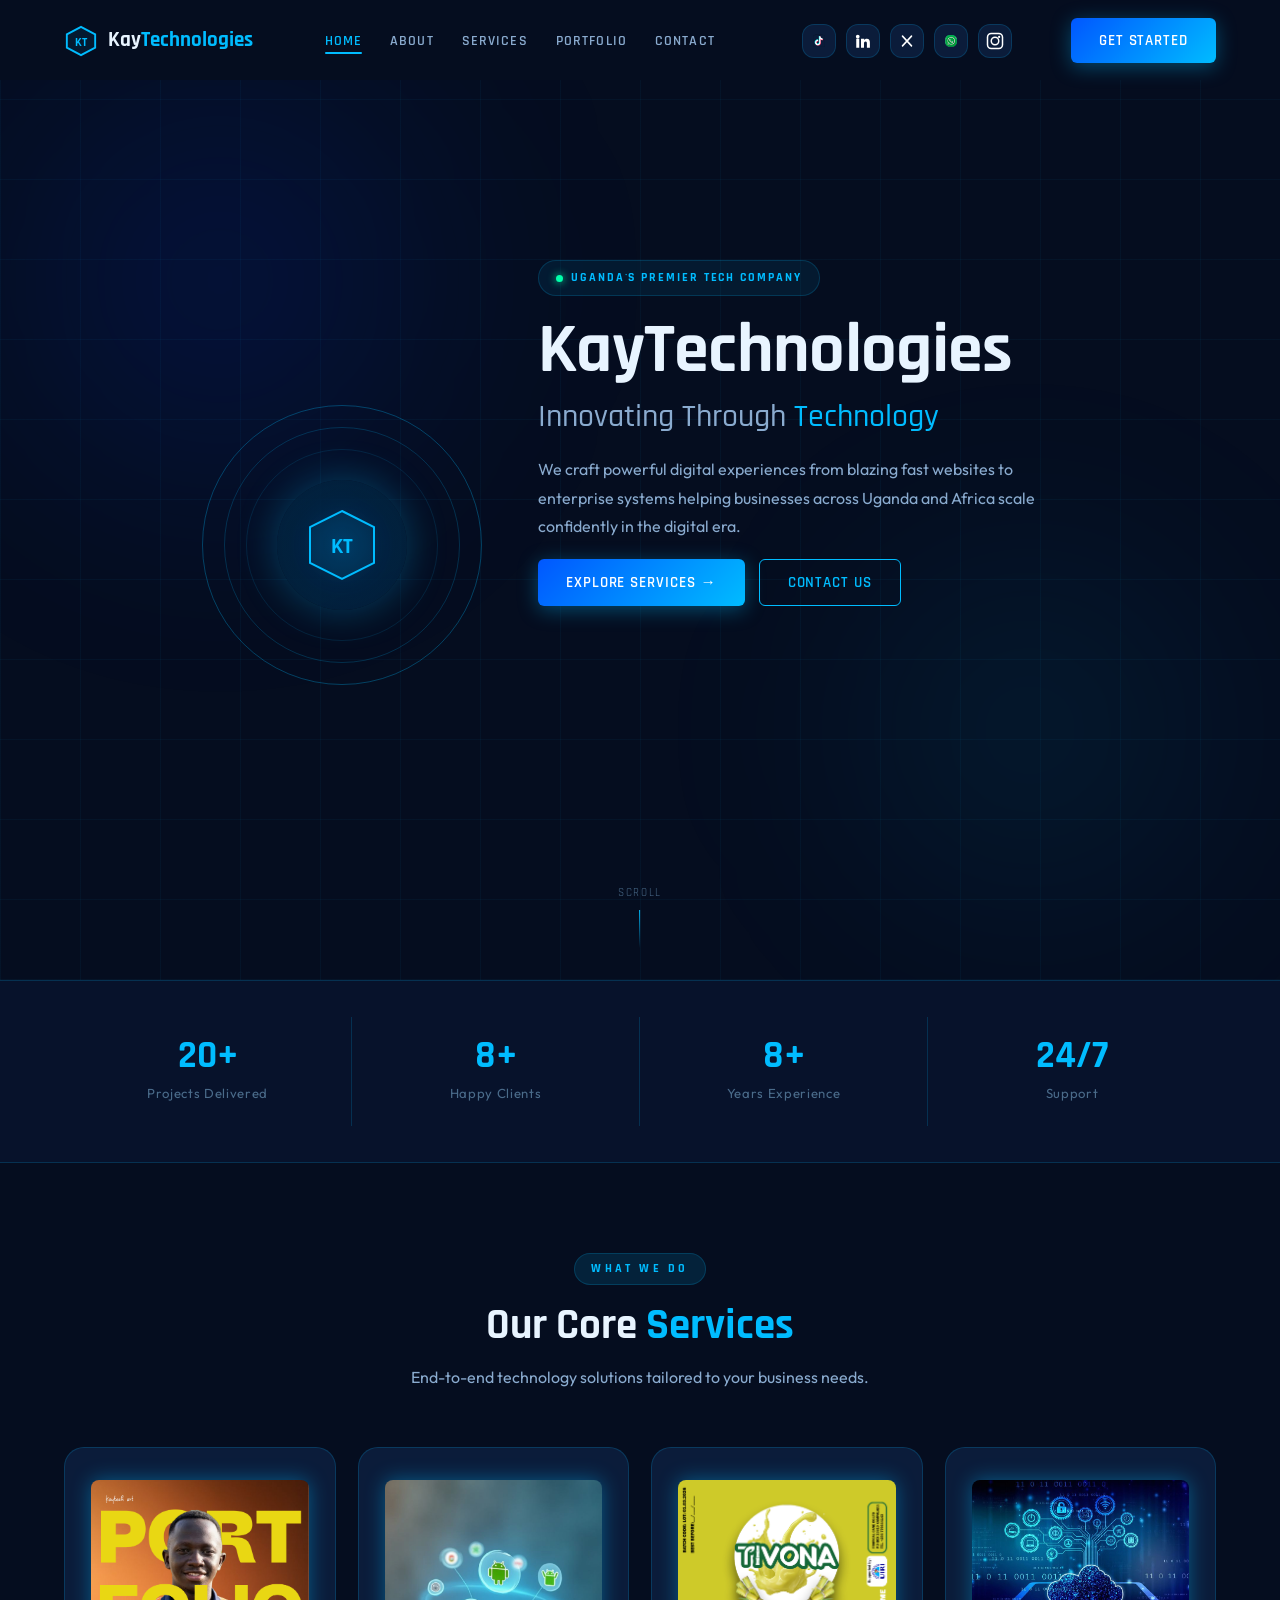
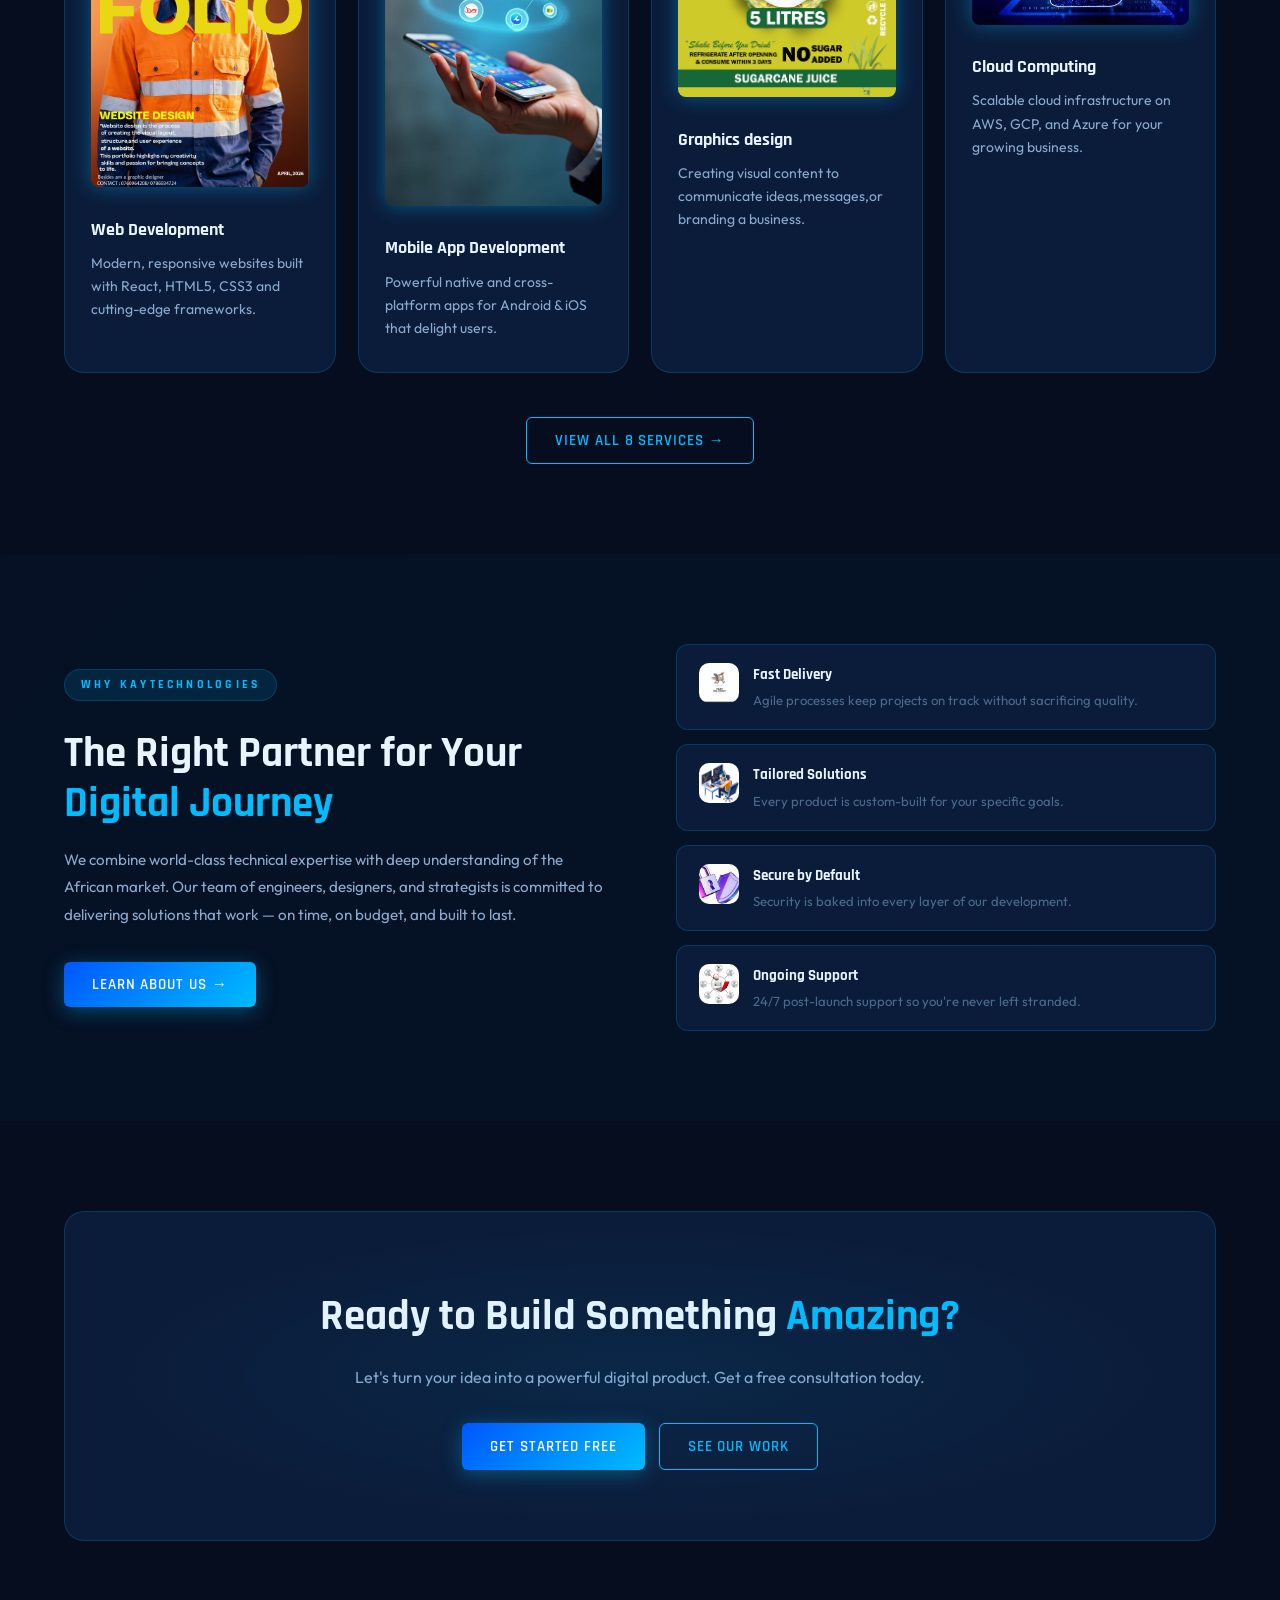
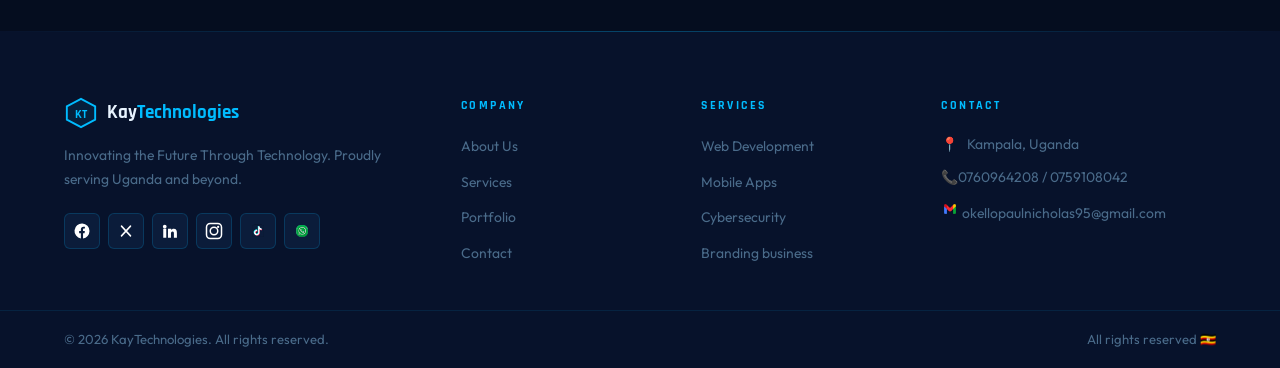
==== index.html @ 1541df69 "update" ====
<!DOCTYPE html>
<html lang="en">
<head>
<meta charset="UTF-8" />
<meta name="viewport" content="width=device-width, initial-scale=1.0"/>
<title>KayTechnologies</title>

<!-- google-site-verification -->
<meta name="google-site-verification" content="zEPvQXorzFYs7VhjEPzeqqm9gOhIgL3KkBlzfNxVpM0" />

<link rel="stylesheet" href="css/styles.css"/>
<link rel="preconnect" href="https://fonts.googleapis.com"/>
<link rel="preconnect" href="https://fonts.gstatic.com" crossorigin/>
<link href="https://fonts.googleapis.com/css2?family=Rajdhani:wght@400;500;600;700&family=Outfit:wght@300;400;500;600;700&display=swap" rel="stylesheet"/>
</head>
<body>

<!-- NAVBAR -->
<header class="navbar" id="navbar">
  <div class="container navbar-inner">
    <div class="nav-logo" onclick="goTo('home')">
      <svg viewBox="0 0 36 36" fill="none" width="34">
        <polygon points="18,3 33,11 33,25 18,33 3,25 3,11" stroke="#00bcff" stroke-width="2" fill="rgba(0,188,255,0.08)"/>
        <text x="18" y="23" text-anchor="middle" fill="#00bcff" font-size="13" font-weight="700" font-family="Rajdhani">KT</text>
      </svg>
      <span class="nav-logo-text">Kay<span>Technologies</span></span>
    </div>
    <nav class="nav-links">
      <button class="nav-link active" id="nav-home"     onclick="goTo('home')">Home</button>
      <button class="nav-link"        id="nav-about"    onclick="goTo('about')">About</button>
      <button class="nav-link"        id="nav-services" onclick="goTo('services')">Services</button>
      <button class="nav-link"        id="nav-portfolio"onclick="goTo('portfolio')">Portfolio</button>
      <button class="nav-link"        id="nav-contact"  onclick="goTo('contact')">Contact</button>
    </nav>
    <div class="header-social-links">
      <a href="https://www.tiktok.com/@kaytechnologies2" class="social-link" target="_blank" rel="noopener" aria-label="TikTok">
        <img src="assets/icons/tiktok icon.png" alt="TikTok">
      </a>
      <a href="https://www.linkedin.com/in/okello-paul-nicholas-73ab16322" class="social-link" target="_blank" rel="noopener" aria-label="LinkedIn">
        <svg viewBox="0 0 24 24" fill="none" xmlns="http://www.w3.org/2000/svg"><path d="M4.98 3.5a2.5 2.5 0 100 5 2.5 2.5 0 000-5zM3 9h4v12H3V9zm7 0h3.6v1.7h.1c.5-.9 1.6-1.8 3.3-1.8 3.5 0 4.2 2.3 4.2 5.3V21h-4v-5.4c0-1.3 0-3-1.8-3-1.8 0-2.1 1.5-2.1 2.9V21h-4V9z" fill="#ffffff"/></svg>
      </a>
      <a href="https://x.com/paul_nicho89042" class="social-link" target="_blank" rel="noopener" aria-label="X">
        <svg viewBox="0 0 24 24" fill="none" xmlns="http://www.w3.org/2000/svg"><path d="M6 5.5l12 13m0-13l-12 13" stroke="#ffffff" stroke-width="2" stroke-linecap="round"/></svg>
      </a>
      <a href="https://wa.me/256760964208" class="social-link" target="_blank" rel="noopener" aria-label="WhatsApp">
        <img src="assets/icons/whatsapp icon.png" alt="WhatsApp">
      </a>
      <a href="https://www.instagram.com/okello_paul_nicholas?igsh=MXNucGo1ZzhwNnpidQ==" class="social-link" target="_blank" rel="noopener" aria-label="Instagram">
        <svg viewBox="0 0 24 24" fill="none" xmlns="http://www.w3.org/2000/svg"><rect x="2" y="2" width="20" height="20" rx="5" stroke="#ffffff" stroke-width="2"/><circle cx="12" cy="12" r="5" stroke="#ffffff" stroke-width="2"/><circle cx="17.5" cy="6.5" r="1.5" fill="#ffffff"/></svg>
      </a>
    </div>
    <button class="btn btn-primary navbar-cta" onclick="goTo('contact')">Get Started</button>
    <button class="burger" id="burger" onclick="toggleMenu()" aria-label="Toggle menu">
      <span></span><span></span><span></span>
    </button>
  </div>
  <div class="mobile-menu" id="mobile-menu">
    <button class="mobile-link active" id="mnav-home"     onclick="goTo('home');closeMenu()">Home</button>
    <button class="mobile-link"        id="mnav-about"    onclick="goTo('about');closeMenu()">About</button>
    <button class="mobile-link"        id="mnav-services" onclick="goTo('services');closeMenu()">Services</button>
    <button class="mobile-link"        id="mnav-portfolio"onclick="goTo('portfolio');closeMenu()">Portfolio</button>
    <button class="mobile-link"        id="mnav-contact"  onclick="goTo('contact');closeMenu()">Contact</button>
    <div class="mobile-social-links">
      <a href="https://www.tiktok.com/@kaytechnologies2" class="social-link" target="_blank" rel="noopener" aria-label="TikTok">
        <img src="assets/icons/tiktok icon.png" alt="TikTok">
      </a>
      <a href="https://www.linkedin.com/in/okello-paul-nicholas-73ab16322" class="social-link" target="_blank" rel="noopener" aria-label="LinkedIn">
        <svg viewBox="0 0 24 24" fill="none" xmlns="http://www.w3.org/2000/svg"><path d="M4.98 3.5a2.5 2.5 0 100 5 2.5 2.5 0 000-5zM3 9h4v12H3V9zm7 0h3.6v1.7h.1c.5-.9 1.6-1.8 3.3-1.8 3.5 0 4.2 2.3 4.2 5.3V21h-4v-5.4c0-1.3 0-3-1.8-3-1.8 0-2.1 1.5-2.1 2.9V21h-4V9z" fill="#ffffff"/></svg>
      </a>
      <a href="https://x.com/paul_nicho89042" class="social-link" target="_blank" rel="noopener" aria-label="X">
        <svg viewBox="0 0 24 24" fill="none" xmlns="http://www.w3.org/2000/svg"><path d="M6 5.5l12 13m0-13l-12 13" stroke="#ffffff" stroke-width="2" stroke-linecap="round"/></svg>
      </a>
      <a href="https://wa.me/256760964208" class="social-link" target="_blank" rel="noopener" aria-label="WhatsApp">
        <img src="assets/icons/whatsapp icon.png" alt="WhatsApp">
      </a>
      <a href="https://www.instagram.com/okello_paul_nicholas?igsh=MXNucGo1ZzhwNnpidQ==" class="social-link" target="_blank" rel="noopener" aria-label="Instagram">
        <svg viewBox="0 0 24 24" fill="none" xmlns="http://www.w3.org/2000/svg"><rect x="2" y="2" width="20" height="20" rx="5" stroke="#ffffff" stroke-width="2"/><circle cx="12" cy="12" r="5" stroke="#ffffff" stroke-width="2"/><circle cx="17.5" cy="6.5" r="1.5" fill="#ffffff"/></svg>
      </a>
    </div>
    <button class="btn btn-primary" style="margin-top:8px" onclick="goTo('contact');closeMenu()">Get Started</button>
  </div>
</header>

<!-- ══ HOME PAGE ══════════════════════════════ -->
<div class="page active" id="page-home">
  <section class="hero">
    <div class="hero-grid"></div>
    <div class="hero-glow1"></div>
    <div class="hero-glow2"></div>
    <div class="container hero-inner">
      <div style="display:flex;flex-direction:column;gap:18px">
        <div class="hero-badge"><span class="badge-dot"></span>Uganda's Premier Tech Company</div>
        <div class="hero-title">
          <span class="hero-title-main">KayTechnologies</span>
          <span class="hero-title-sub">Innovating Through <span class="hero-rotating" id="rotating-word">Technology</span></span>
        </div>
        <p class="hero-desc">We craft powerful digital experiences from blazing fast websites to enterprise systems helping businesses across Uganda and Africa scale confidently in the digital era.</p>
        <div class="hero-cta">
          <button class="btn btn-primary" onclick="goTo('services')">Explore Services →</button>
          <button class="btn btn-outline" onclick="goTo('contact')">Contact Us</button>
        </div>
      </div>
      <div class="hero-orb">
        <div class="orb-ring orb-ring-1"></div>
        <div class="orb-ring orb-ring-2"></div>
        <div class="orb-ring orb-ring-3"></div>
        <div class="orb-core">
          <svg viewBox="0 0 80 80" fill="none" width="80">
            <polygon points="40,6 72,22 72,58 40,74 8,58 8,22" stroke="#00bcff" stroke-width="2" fill="rgba(0,188,255,0.06)"/>
            <text x="40" y="48" text-anchor="middle" fill="#00bcff" font-size="22" font-weight="700" font-family="Rajdhani">KT</text>
          </svg>
        </div>
      </div>
    </div>
    <div class="scroll-ind"><span>Scroll</span><div class="scroll-line"></div></div>
  </section>

  <section class="stats-bar">
    <div class="container">
      <div class="stats-grid">
        <div class="stat-item"><span class="stat-value">20+</span><span class="stat-label">Projects Delivered</span></div>
        <div class="stat-item"><span class="stat-value">8+</span><span class="stat-label">Happy Clients</span></div>
        <div class="stat-item"><span class="stat-value">8+</span><span class="stat-label">Years Experience</span></div>
        <div class="stat-item"><span class="stat-value">24/7</span><span class="stat-label">Support</span></div>
      </div>
    </div>
  </section>

  <section class="section">
    <div class="container">
      <div class="section-header">
        <span class="section-tag">What We Do</span>
        <h2 class="section-title">Our Core <span class="highlight">Services</span></h2>
        <p class="section-subtitle">End-to-end technology solutions tailored to your business needs.</p>
      </div> 
      <div class="services-home-grid">
        <div class="card"><div class="service-card-icon"><img src="assets/images/KAYBOSS.png" alt="Web Development" style="width:100%;height:auto;border-radius:8px;"></div><h3 class="service-card-title">Web Development</h3><p class="service-card-desc">Modern, responsive websites built with React, HTML5, CSS3 and cutting-edge frameworks.</p></div>
        <div class="card"><div class="service-card-icon"><img src="assets/images/mobile app.jpg" alt="Mobile App Development" style="width:100%;height:auto;border-radius:8px;"></div><h3 class="service-card-title">Mobile App Development</h3><p class="service-card-desc">Powerful native and cross-platform apps for Android & iOS that delight users.</p></div>
        <div class="card"><div class="service-card-icon"><img src="/assets/images/TIVONA 5L.jpg" alt="Graphics design" style="width:100%;height:auto;border-radius:8px;"></div><h3 class="service-card-title">Graphics design</h3><p class="service-card-desc">Creating visual content to communicate ideas,messages,or branding a business.</p></div>
        <div class="card"><div class="service-card-icon"><img src="assets/images/cloud computing.jpg" alt="Cloud Computing" style="width:100%;height:auto;border-radius:8px;"></div><h3 class="service-card-title">Cloud Computing</h3><p class="service-card-desc">Scalable cloud infrastructure on AWS, GCP, and Azure for your growing business.</p></div>
      </div>
      <div class="services-cta">
        <button class="btn btn-outline" onclick="goTo('services')">View All 8 Services →</button>
      </div>
    </div>
  </section>

  <section class="why-section">
    <div class="why-section-bg"></div>
    <div class="container why-inner">
      <div class="why-text">
        <span class="section-tag">Why KayTechnologies</span>
        <h2 class="section-title" style="text-align:left;margin:12px 0 18px">The Right Partner for Your <span class="highlight">Digital Journey</span></h2>
        <p>We combine world-class technical expertise with deep understanding of the African market. Our team of engineers, designers, and strategists is committed to delivering solutions that work — on time, on budget, and built to last.</p>
        <button class="btn btn-primary" style="margin-top:20px" onclick="goTo('about')">Learn About Us →</button>
      </div>
      <div class="why-points">
        <div class="card why-point"><span class="why-point-icon"><img src="assets/images/Fast Delivery.jpg" alt="Fast Delivery"></span><div><div class="why-point-title">Fast Delivery</div><div class="why-point-text">Agile processes keep projects on track without sacrificing quality.</div></div></div>
        <div class="card why-point"><span class="why-point-icon"><img src="assets/images/Tailored services.jpg" alt="Tailored Solutions"></span><div><div class="why-point-title">Tailored Solutions</div><div class="why-point-text">Every product is custom-built for your specific goals.</div></div></div>
        <div class="card why-point"><span class="why-point-icon"><img src="assets/images/secure.jpg" alt="Secure by Default"></span><div><div class="why-point-title">Secure by Default</div><div class="why-point-text">Security is baked into every layer of our development.</div></div></div>
        <div class="card why-point"><span class="why-point-icon"><img src="assets/images/on going support.jpg" alt="Ongoing Support"></span><div><div class="why-point-title">Ongoing Support</div><div class="why-point-text">24/7 post-launch support so you're never left stranded.</div></div></div>
      </div>
    </div>
  </section>

  <section class="section">
    <div class="container">
      <div class="cta-banner">
        <h2 class="cta-banner-title">Ready to Build Something <span class="highlight">Amazing?</span></h2>
        <p class="cta-banner-sub">Let's turn your idea into a powerful digital product. Get a free consultation today.</p>
        <div class="hero-cta" style="justify-content:center">
          <button class="btn btn-primary" onclick="goTo('contact')">Get Started Free</button>
          <button class="btn btn-outline" onclick="goTo('portfolio')">See Our Work</button>
        </div>
      </div>
    </div>
  </section>
</div>

<!-- ══ ABOUT PAGE ══════════════════════════════ -->
<div class="page" id="page-about">
  <section class="page-hero"><div class="page-hero-glow"></div>
    <div class="container page-hero-content">
      <span class="section-tag">Who We Are</span>
      <h1 class="section-title">About <span class="highlight">KayTechnologies</span></h1>
      <p class="section-subtitle">Empowering businesses across Africa with innovative digital solutions.</p>
    </div>
  </section>

  <section class="section">
    <div class="container">
      <div class="about-story-inner">
        <div class="about-story-text">
          <span class="section-tag">Our Story</span>
          <h2 class="section-title" style="text-align:left;margin:14px 0 16px">Built by Passion,<br><span class="highlight">Driven by Purpose</span></h2>
          <p>Founded in Kampala, Uganda, KayTechnologies began as a bold vision  to bridge the technology gap in Africa by delivering world-class digital solutions locally. What started as a small team of passionate engineers has grown into a full-service technology powerhouse.</p>
          <p>Over the years, we've partnered with startups, SMEs, non-government bodies, and large enterprises across Uganda and the broader East African region, transforming their ideas into impactful digital products.</p>
          <p>Today, KayTechnologies is synonymous with innovation, reliability, and excellence in the African tech landscape.</p>
          <button class="btn btn-primary" style="margin-top:14px" onclick="goTo('contact')">Work With Us →</button>
        </div>
        <div class="card" style="display:flex;flex-direction:column;align-items:center;gap:22px;padding:36px">
          <div class="about-logo-visual">
            <svg viewBox="0 0 120 120" fill="none" width="150">
              <polygon points="60,10 105,32 105,88 60,110 15,88 15,32" stroke="#00bcff" stroke-width="2.5" fill="rgba(0,188,255,0.06)"/>
              <polygon points="60,28 90,44 90,76 60,92 30,76 30,44" stroke="rgba(0,188,255,0.3)" stroke-width="1.5" fill="rgba(0,188,255,0.03)"/>
              <text x="60" y="72" text-anchor="middle" fill="#00bcff" font-size="32" font-weight="700" font-family="Rajdhani">KT</text>
            </svg>
          </div>
          <div class="about-stats-row">
            <div class="about-stat"><span class="about-stat-val">2023</span><span class="about-stat-lbl">Founded</span></div>
            <div class="about-stat"><span class="about-stat-val">20+</span><span class="about-stat-lbl">Projects</span></div>
            <div class="about-stat"><span class="about-stat-val">4+</span><span class="about-stat-lbl">Team</span></div>
          </div>
        </div>
      </div>
    </div>
  </section>

  <section class="section" style="padding-top:0">
    <div class="container">
      <div class="mv-grid">
        <div class="card mv-card"><div class="mv-card-icon">🎯</div><h3 class="mv-card-heading">Our Mission</h3><p>To empower businesses and individuals across Africa with innovative, reliable, and affordable technology solutions that drive real-world impact.</p></div>
        <div class="card mv-card" style="border-color:rgba(0,255,170,0.2)"><div class="mv-card-icon">🌟</div><h3 class="mv-card-heading">Our Vision</h3><p>To be Africa's most trusted technology partner by 2030 — known for cutting-edge solutions that transform industries and put African innovation on the global map.</p></div>
      </div>
    </div>
  </section>

  <section class="section" style="padding-top:0">
    <div class="container">
      <div class="section-header"><span class="section-tag">Core Values</span><h2 class="section-title">What We <span class="highlight">Stand For</span></h2></div>
      <div class="values-grid">
        <div class="card"><div class="value-icon">🚀</div><div class="value-title">Innovation First</div><p class="value-text">We stay ahead of the curve, adopting emerging technologies to give clients a competitive edge.</p></div>
        <div class="card"><div class="value-icon">🎯</div><div class="value-title">Client-Centric</div><p class="value-text">Your success is our success. Every decision is driven by your goals and desired outcomes.</p></div>
        <div class="card"><div class="value-icon">💡</div><div class="value-title">Creative Thinking</div><p class="value-text">We approach every challenge with fresh eyes, crafting elegant solutions to complex problems.</p></div>
        <div class="card"><div class="value-icon">🛡️</div><div class="value-title">Integrity</div><p class="value-text">We operate with full transparency, honesty, and accountability in every engagement.</p></div>
        <div class="card"><div class="value-icon">🌍</div><div class="value-title">African Pride</div><p class="value-text">Built in Uganda. Serving Africa. Competing Globally. We are proof of African excellence.</p></div>
        <div class="card"><div class="value-icon">⚡</div><div class="value-title">Speed & Quality</div><p class="value-text">Agile by nature — we deliver fast without ever compromising on standards or reliability.</p></div>
      </div>
    </div>
  </section>

  <section class="section" style="padding-top:0">
    <div class="container">
      <div class="section-header"><span class="section-tag">The Team</span><h2 class="section-title">Meet the <span class="highlight">Experts</span></h2></div>
      <div class="team-grid">
        <div class="card team-card"><div class="team-avatar"><img src="assets/images/CEO.jpeg" alt="Okello Paul Nicholas" /></div><div class="team-name">Okello Paul Nicholas</div><span class="team-role">CEO & Founder</span></div>
        <div class="card team-card"><div class="team-avatar"><img src="assets/images/arnold.jpeg" alt="Arnold IT Lead" /></div><div class="team-name">Arnold IT</div><span class="team-role">Lead Developer</span></div>
        <div class="card team-card"><div class="team-avatar"><img src="assets/images/obore.jpg" alt="Obore Kelly Elijah" /></div><div class="team-name">Obore Kelly Elijah</div><span class="team-role">UX/UI Lead</span></div>
        <div class="card team-card"><div class="team-avatar"><img src="assets/images/deo.jpg" alt="Deograsius Otim" /></div><div class="team-name">Deograsius Otim </div><span class="team-role">Cybersecurity Expert</span></div>
      <div class="card team-card"><div class="team-avatar"><img src="assets/images/mr robert.jpeg" alt="Robert Kenyi Waya" /></div><div class="team-name">Robert Kenyi Waya</div><span class="team-role">Full Stack Developer</span></div>
    
    </div>
  </section>
</div>

<!-- ══ SERVICES PAGE ══════════════════════════ -->
<div class="page" id="page-services">
  <section class="page-hero"><div class="page-hero-glow"></div>
    <div class="container page-hero-content">
      <span class="section-tag">What We Offer</span>
      <h1 class="section-title">Our <span class="highlight">Services</span></h1>
      <p class="section-subtitle">End-to-end technology solutions crafted to help your business thrive in the digital age.</p>
    </div>
  </section>
  <section class="section">
    <div class="container">
      <div class="services-full-grid">
        <div class="card">
          <div class="service-card-icon"><img src="/assets/images/new website.jpeg" alt="Web Development" style="width:100%;height:auto;border-radius:8px;"></div>
          <h3 class="service-card-title">Web Development</h3>
          <p class="service-card-desc">We build blazing fast, fully responsive websites using React, Next.js, and more.</p>
          <ul class="service-features"><li><span class="feature-dot"></span>Custom website design</li><li><span class="feature-dot"></span>React / Next.js apps</li><li><span class="feature-dot"></span>CMS integration</li><li><span class="feature-dot"></span>SEO optimization</li></ul>
        </div>
        <div class="card">
          <div class="service-card-icon"><img src="assets/images/mobile app.jpg" alt="Mobile App Development" style="width:100%;height:auto;border-radius:8px;"></div>
          <h3 class="service-card-title">Mobile App Development</h3>
          <p class="service-card-desc">Native and cross-platform mobile apps for Android and iOS.</p>
          <ul class="service-features"><li><span class="feature-dot"></span>Android & iOS apps</li><li><span class="feature-dot"></span>React Native / Flutter</li><li><span class="feature-dot"></span>App Store deployment</li><li><span class="feature-dot"></span>Push notifications</li></ul>
        </div>
        <div class="card">
          <div class="service-card-icon"><img src="assets/images/ECOMMERCE SUPPORT.jpg" alt="E-commerce Development" style="width:100%;height:auto;border-radius:8px;"></div>
          <h3 class="service-card-title">E-commerce Development</h3>
          <p class="service-card-desc">Fully featured online stores with secure payment integrations.</p>
          <ul class="service-features"><li><span class="feature-dot"></span>Shopify / WooCommerce</li><li><span class="feature-dot"></span>Mobile money (MTN/Airtel)</li><li><span class="feature-dot"></span>Product management</li><li><span class="feature-dot"></span>Analytics dashboard</li></ul>
        </div>
        <div class="card">
          <div class="service-card-icon"><img src="assets/images/cybersecurity.jpg" alt="Cybersecurity Solutions" style="width:100%;height:auto;border-radius:8px;"></div>
          <h3 class="service-card-title">Cybersecurity Solutions</h3>
          <p class="service-card-desc">Protect your business with comprehensive security audits and monitoring.</p>
          <ul class="service-features"><li><span class="feature-dot"></span>Security audits</li><li><span class="feature-dot"></span>Penetration testing</li><li><span class="feature-dot"></span>Firewall & VPN setup</li><li><span class="feature-dot"></span>Employee training</li></ul>
        </div>
        <div class="card">
          <div class="service-card-icon"><img src="assets/images/cloud computing.jpg" alt="Cloud Computing" style="width:100%;height:auto;border-radius:8px;"></div>
          <h3 class="service-card-title">Cloud Computing</h3>
          <p class="service-card-desc">Migrate and manage your infrastructure on AWS, GCP, and Azure.</p>
          <ul class="service-features"><li><span class="feature-dot"></span>Cloud migration</li><li><span class="feature-dot"></span>AWS / GCP / Azure</li><li><span class="feature-dot"></span>Auto-scaling setup</li><li><span class="feature-dot"></span>Cost optimization</li></ul>
        </div>
        <div class="card">
          <div class="service-card-icon"><img src="/assets/images/on going support.jpg" alt="IT Support & Maintenance" style="width:100%;height:auto;border-radius:8px;"></div>
          <h3 class="service-card-title">IT Support & Maintenance</h3>
          <p class="service-card-desc">Round-the-clock technical support and network management.</p>
          <ul class="service-features"><li><span class="feature-dot"></span>24/7 helpdesk</li><li><span class="feature-dot"></span>Network setup</li><li><span class="feature-dot"></span>Hardware repair</li><li><span class="feature-dot"></span>Backup solutions</li></ul>
        </div>
        <div class="card">
          <div class="service-card-icon"><img src="assets/images/uiux design.jpg" alt="UI/UX Design" style="width:100%;height:auto;border-radius:8px;"></div>
          <h3 class="service-card-title">UI/UX Design</h3>
          <p class="service-card-desc">Beautiful, intuitive interfaces designed with users at the center.</p>
          <ul class="service-features"><li><span class="feature-dot"></span>User research</li><li><span class="feature-dot"></span>Wireframing & prototyping</li><li><span class="feature-dot"></span>Figma design</li><li><span class="feature-dot"></span>Design systems</li></ul>
        </div>
        <div class="card">
          <div class="service-card-icon"><img src="assets/images/TEAR DROP.jpg" alt="Branding Business" style="width:100%;height:auto;border-radius:8px;"></div>
          <h3 class="service-card-title">Branding Business</h3>
          <p class="service-card-desc">Crafting memorable brands, logos, and visual identities that connect with your market.</p>
          <ul class="service-features"><li><span class="feature-dot"></span>Logo & brand identity</li><li><span class="feature-dot"></span>Brand strategy</li><li><span class="feature-dot"></span>Visual guidelines</li><li><span class="feature-dot"></span>Marketing collateral</li></ul>
        </div>
      </div>
    </div>
  </section>
  <section class="section" style="padding-top:0">
    <div class="container">
      <div class="section-header"><span class="section-tag">How We Work</span><h2 class="section-title">Our <span class="highlight">Process</span></h2></div>
      <div class="process-grid">
        <div class="card process-card"><div class="process-step-num">01</div><div class="process-step-title">Discovery</div><p class="process-step-text">We learn your goals, users, and constraints through deep discovery sessions.</p></div>
        <div class="card process-card"><div class="process-step-num">02</div><div class="process-step-title">Design</div><p class="process-step-text">Our designers craft user-centered wireframes and high-fidelity prototypes.</p></div>
        <div class="card process-card"><div class="process-step-num">03</div><div class="process-step-title">Development</div><p class="process-step-text">Engineers build your product using best practices and clean, maintainable code.</p></div>
        <div class="card process-card"><div class="process-step-num">04</div><div class="process-step-title">Launch & Support</div><p class="process-step-text">We deploy, monitor, and provide ongoing support post-launch.</p></div>
      </div>
    </div>
  </section>
  <section class="section" style="padding-top:0;text-align:center">
    <div class="container">
      <span class="section-tag">Ready?</span>
      <h2 class="section-title" style="margin-top:12px;margin-bottom:12px">Let's Build Something <span class="highlight">Great</span></h2>
      <p class="section-subtitle" style="margin-bottom:32px">Get in touch for a free consultation and project quote.</p>
      <button class="btn btn-primary" onclick="goTo('contact')">Request a Quote →</button>
    </div>
  </section>
</div>

<!-- ══ PORTFOLIO PAGE ═════════════════════════ -->
<div class="page" id="page-projects">
  <section class="page-hero"><div class="page-hero-glow"></div>
    <div class="container page-hero-content">
      <span class="section-tag">See Our Recent Work</span>
      <h1 class="section-title">OUR<span class="highlight">PROJECT HIGHLIGHTS</span></h1>
      <p class="section-subtitle">A showcase of our most recent projects built for clients across Uganda and East Africa.</p>
    </div>
  </section>
  <div class="container portfolio-filters" id="portfolio-filters"></div>
  <section class="section">
    <div class="container">
      <div class="portfolio-grid" id="portfolio-grid"></div>
    </div>
    <div class="project-modal" id="project-modal" aria-hidden="true">
      <div class="project-modal-backdrop" onclick="closeProjectModal()"></div>
      <div class="project-modal-panel" onclick="event.stopPropagation()">
        <button class="project-modal-close" onclick="closeProjectModal()" aria-label="Close preview">×</button>
        <div class="project-modal-inner">
          <img class="project-modal-img" src="" alt="Project preview" />
        </div>
        <div class="project-modal-footer">
          <div class="project-modal-title"></div>
          <div class="zoom-controls">
            <button type="button" class="zoom-btn" onclick="changeProjectModalZoom(-0.2)">-</button>
            <button type="button" class="zoom-btn" onclick="changeProjectModalZoom(0.2)">+</button>
            <button type="button" class="zoom-btn" onclick="resetProjectModalZoom()">Reset</button>
          </div>
        </div>
      </div>
    </div>
  </section>
  <section class="section" style="padding-top:0">
    <div class="container">
      <div class="card portfolio-cta-box">
        <h2 class="section-title">Have a Project in <span class="highlight">Mind?</span></h2>
        <p style="color:var(--text-secondary);margin-bottom:28px">Let's add your success story to our portfolio. Get in touch today.</p>
        <button class="btn btn-primary" onclick="goTo('contact')">Start Your Project →</button>
      </div>
    </div>
  </section>
</div>

<!-- ══ CONTACT PAGE ═══════════════════════════ -->
<div class="page" id="page-contact">
  <section class="page-hero"><div class="page-hero-glow"></div>
    <div class="container page-hero-content">
      <span class="section-tag">Get In Touch</span>
      <h1 class="section-title">Contact <span class="highlight">Us</span></h1>
      <p class="section-subtitle">Ready to start your project? We'd love to hear from you.</p>
    </div>
  </section>
  <section class="section">
    <div class="container">
      <div class="contact-inner">
        <div>
          <h2 class="contact-info-heading">Let's Talk</h2>
          <p class="contact-info-sub">Whether you have a project in mind, need a quote, or just want to say hello  our team is here to help.</p>
          <div class="contact-items">
            <div class="contact-item"><div class="contact-item-icon"></div><div><span class="contact-item-label">Phone</span><span class="contact-item-value"><a href="tel:0760964208">0760964208 / 0759108042</a></span></div></div>
            <div class="contact-item"><div class="contact-item-icon"><img src="assets/icons/gmail.png" alt="Email" width="18" height="18"></div><div><span class="contact-item-label">Email</span><span class="contact-item-value"><a href="mailto:okellopaulnicholas95@gmail.com">okellopaulnicholas95@gmail.com</a></span></div></div>
            <div class="contact-item"><div class="contact-item-icon">🕐</div><div><span class="contact-item-label">Hours</span><span class="contact-item-value">Mon – Fri: 8:00 AM – 6:00 PM EAT</span></div></div>
          </div>
          <div class="contact-social-links">
            <span class="section-tag" style="margin-bottom:12px;display:inline-block">Connect With Us</span>
            <div class="social-links-row">
              <a href="https://www.tiktok.com/@kaytechnologies2" class="social-link" target="_blank" rel="noopener" aria-label="TikTok"><img src="assets/icons/tiktok icon.png" alt="TikTok"></a>
              <a href="https://www.linkedin.com/in/okello-paul-nicholas-73ab16322" class="social-link" target="_blank" rel="noopener" aria-label="LinkedIn"><svg viewBox="0 0 24 24" fill="none" xmlns="http://www.w3.org/2000/svg"><path d="M4.98 3.5a2.5 2.5 0 100 5 2.5 2.5 0 000-5zM3 9h4v12H3V9zm7 0h3.6v1.7h.1c.5-.9 1.6-1.8 3.3-1.8 3.5 0 4.2 2.3 4.2 5.3V21h-4v-5.4c0-1.3 0-3-1.8-3-1.8 0-2.1 1.5-2.1 2.9V21h-4V9z" fill="#ffffff"/></svg></a>
              <a href="https://x.com/paul_nicho89042" class="social-link" target="_blank" rel="noopener" aria-label="X"><svg viewBox="0 0 24 24" fill="none" xmlns="http://www.w3.org/2000/svg"><path d="M6 5.5l12 13m0-13l-12 13" stroke="#ffffff" stroke-width="2" stroke-linecap="round"/></svg></a>
              <a href="https://wa.me/256760964208" class="social-link" target="_blank" rel="noopener" aria-label="WhatsApp"><img src="assets/icons/whatsapp icon.png" alt="WhatsApp"></a>
            </div>
          </div>
        </div>
        <div class="card contact-form-wrap">
          <h3 class="contact-form-heading">Send Us a Message</h3>
          <div id="form-area">
            <form id="contact-form" style="display:flex;flex-direction:column;gap:18px" onsubmit="submitForm(event)">
              <div class="form-row">
                <div class="form-field"><label>Full Name *</label><input id="contact-name" name="name" type="text" placeholder="Okello Paul Nicholas" required /></div>
                <div class="form-field"><label>Email Address *</label><input id="contact-email" name="email" type="email" placeholder="okellopaulnicholas95@gmail.com" required /></div>
              </div>
              <div class="form-row">
                <div class="form-field"><label>Phone Number</label><input id="contact-phone" name="phone" type="tel" placeholder="+256 7XX XXX XXX" /></div>
                <div class="form-field"><label>Service Interested In</label>
                  <select id="contact-service" name="service">
                    <option value="">Select a service…</option>
                    <option>Web Development</option><option>Mobile App Development</option>
                    <option>E-commerce</option><option>Cybersecurity</option>
                    <option>Cloud Computing</option><option>IT Support</option>
                    <option>UI/UX Design</option><option>Software / ERP</option>
                  </select>
                </div>
              </div>
              <div class="form-field"><label>Your Message *</label><textarea id="contact-message" name="message" placeholder="Tell us about your project, goals, and timeline…" required></textarea></div>
              <button type="submit" class="btn btn-primary form-submit" id="submit-btn">Send Message →</button>
            </form>
          </div>
        </div>
      </div>
    </div>
  </section>
</div>

<!-- FOOTER -->
<footer class="footer">
  <div class="neon-divider"></div>
  <div class="footer-inner container">
    <div class="footer-brand">
      <div class="footer-logo" onclick="goTo('home')">
        <svg viewBox="0 0 36 36" fill="none" width="34"><polygon points="18,3 33,11 33,25 18,33 3,25 3,11" stroke="#00bcff" stroke-width="2" fill="rgba(0,188,255,0.08)"/><text x="18" y="23" text-anchor="middle" fill="#00bcff" font-size="13" font-weight="700" font-family="Rajdhani">KT</text></svg>
        <span class="footer-logo-text">Kay<em>Technologies</em></span>
      </div>
      <p class="footer-tagline">Innovating the Future Through Technology. Proudly serving Uganda and beyond.</p>
      <div class="footer-social">
        <a href="https://www.facebook.com/share/1EZmHApPtp/" class="footer-social-link" aria-label="Facebook" target="_blank" rel="noopener">
          <svg width="18" height="18" viewBox="0 0 24 24" fill="none" xmlns="http://www.w3.org/2000/svg" aria-hidden="true" focusable="false">
            <path d="M22 12a10 10 0 10-11.5 9.9v-7h-2.3V12h2.3V9.8c0-2.3 1.4-3.6 3.4-3.6.98 0 2 .17 2 .17v2.2h-1.1c-1.1 0-1.4.68-1.4 1.4V12h2.4l-.4 2.9h-2v7A10 10 0 0022 12z" fill="#ffffff"/>
          </svg>
        </a>
        <a href="https://www.linkedin.com/in/okello-paul-nicholas-73ab16322?utm_source=share_via&utm_content=profile&utm_medium=member_android" class="footer-social-link" aria-label="X" target="_blank" rel="noopener">
          <svg width="18" height="18" viewBox="0 0 24 24" fill="none" xmlns="http://www.w3.org/2000/svg" aria-hidden="true" focusable="false">
            <path d="M6 5.5l12 13m0-13l-12 13" stroke="#ffffff" stroke-width="2" stroke-linecap="round"/>
          </svg>
        </a>
        <a href="https://www.linkedin.com/in/okello-paul-nicholas-73ab16322?utm_source=share_via&utm_content=profile&utm_medium=member_android" class="footer-social-link" aria-label="LinkedIn" target="_blank" rel="noopener">
          <svg width="18" height="18" viewBox="0 0 24 24" fill="none" xmlns="http://www.w3.org/2000/svg" aria-hidden="true" focusable="false">
            <path d="M4.98 3.5a2.5 2.5 0 100 5 2.5 2.5 0 000-5zM3 9h4v12H3V9zm7 0h3.6v1.7h.1c.5-.9 1.6-1.8 3.3-1.8 3.5 0 4.2 2.3 4.2 5.3V21h-4v-5.4c0-1.3 0-3-1.8-3-1.8 0-2.1 1.5-2.1 2.9V21h-4V9z" fill="#ffffff"/>
          </svg>
        </a>
        <a href="https://www.instagram.com/okello_paul_nicholas?igsh=MXNucGo1ZzhwNnpidQ==" class="footer-social-link" aria-label="Instagram" target="_blank" rel="noopener">
          <svg width="18" height="18" viewBox="0 0 24 24" fill="none" xmlns="http://www.w3.org/2000/svg" aria-hidden="true" focusable="false">
            <rect x="2" y="2" width="20" height="20" rx="5" stroke="#ffffff" stroke-width="2"/>
            <circle cx="12" cy="12" r="5" stroke="#ffffff" stroke-width="2"/>
            <circle cx="17.5" cy="6.5" r="1.5" fill="#ffffff"/>
          </svg>
        </a>
        <a href="https://www.tiktok.com/@kaytechnologies2?_r=1&_t=ZS-96jVORtTN4B" class="footer-social-link" aria-label="TikTok" target="_blank" rel="noopener">
          <img src="assets/icons/tiktok icon.png" alt="TikTok" width="18" height="18" />
        </a>
        <a href="https://wa.me/256760964208" class="footer-social-link whatsapp" aria-label="WhatsApp" target="_blank" rel="noopener">
          <img src="assets/icons/whatsapp icon.png" alt="WhatsApp" width="18" height="18" />
        </a>
      </div>
    </div>
    <div>
      <h4 class="footer-nav-title">Company</h4>
      <ul class="footer-nav-list">
        <li><button class="footer-nav-link" onclick="goTo('about')">About Us</button></li>
        <li><button class="footer-nav-link" onclick="goTo('services')">Services</button></li>
        <li><button class="footer-nav-link" onclick="goTo('portfolio')">Portfolio</button></li>
        <li><button class="footer-nav-link" onclick="goTo('contact')">Contact</button></li>
      </ul>
    </div>
    <div>
      <h4 class="footer-nav-title">Services</h4>
      <ul class="footer-nav-list">
        <li><button class="footer-nav-link" onclick="goTo('services')">Web Development</button></li>
        <li><button class="footer-nav-link" onclick="goTo('services')">Mobile Apps</button></li>
        <li><button class="footer-nav-link" onclick="goTo('services')">Cybersecurity</button></li>
        <li><button class="footer-nav-link" onclick="goTo('services')">Branding business</button></li>
      </ul>
    </div>
    <div>
      <h4 class="footer-nav-title">Contact</h4>
      <ul class="footer-contact-list">
        <li><span>📍</span>Kampala, Uganda</li>
        <li><a href="tel:0760964208"><span>📞</span>0760964208 / 0759108042</a></li>
        <li><a href="mailto:okellopaulnicholas95@gmail.com"><img src="assets/icons/gmail.png" alt="Email" width="18" height="18" /> okellopaulnicholas95@gmail.com</a></li>
      </ul>
    </div>
  </div>
  <div class="footer-bottom">
    <div class="footer-bottom-inner container">
      <span>© <span id="year"></span> KayTechnologies. All rights reserved.</span>
      <span>All rights reserved 🇺🇬</span>
    </div>
  </div>
</footer>

<script src="js/script.js"></script>
</body>
</html>
---- css/styles.css ----
*,*::before,*::after{box-sizing:border-box;margin:0;padding:0}
:root{
  --bg-deep:#050d1f;--bg-dark:#07122b;--bg-card:#0b1c3a;--bg-card-hover:#0d2248;
  --border:rgba(0,188,255,0.18);--border-hover:rgba(0,188,255,0.55);
  --neon-cyan:#00bcff;--neon-cyan-dim:rgba(0,188,255,0.12);--neon-blue:#0057ff;--neon-green:#00ffaa;
  --text-primary:#e8f4ff;--text-secondary:#8aabcf;--text-muted:#4a6b8a;
  --font-display:'Rajdhani',sans-serif;--font-body:'Outfit',sans-serif;
  --radius-sm:6px;--radius-md:12px;--radius-lg:20px;
  --shadow-neon:0 0 20px rgba(0,188,255,0.25),0 0 60px rgba(0,188,255,0.08);
  --transition:all 0.3s cubic-bezier(0.4,0,0.2,1)
}
html{scroll-behavior:smooth}
body{font-family:var(--font-body);background:var(--bg-deep);color:var(--text-primary);line-height:1.6;overflow-x:hidden;-webkit-font-smoothing:antialiased}
::-webkit-scrollbar{width:5px}::-webkit-scrollbar-track{background:var(--bg-dark)}::-webkit-scrollbar-thumb{background:var(--neon-cyan);border-radius:3px}
::selection{background:rgba(0,188,255,0.3);color:#fff}

@keyframes fadeInUp{from{opacity:0;transform:translateY(28px)}to{opacity:1;transform:translateY(0)}}
@keyframes float{0%,100%{transform:translateY(0)}50%{transform:translateY(-10px)}}
@keyframes pulse-ring{0%,100%{transform:scale(0.9);opacity:.8}50%{transform:scale(1.05);opacity:.4}}
@keyframes gridMove{0%{transform:translateY(0)}100%{transform:translateY(60px)}}
@keyframes rotateSlow{from{transform:rotate(0deg)}to{transform:rotate(360deg)}}
@keyframes neonFlicker{0%,98%,100%{opacity:1}99%{opacity:.85}}
@keyframes rotateWord{from{opacity:0;transform:translateY(12px)}to{opacity:1;transform:translateY(0)}}
@keyframes shimmer{0%{background-position:-200% 0}100%{background-position:200% 0}}

.container{max-width:1200px;margin:0 auto;padding:0 24px}
.btn{display:inline-flex;align-items:center;gap:8px;font-family:var(--font-display);font-size:.95rem;font-weight:600;letter-spacing:.06em;text-transform:uppercase;border:none;border-radius:var(--radius-sm);cursor:pointer;padding:13px 28px;text-decoration:none;transition:var(--transition);position:relative;overflow:hidden}
.btn::before{content:'';position:absolute;inset:0;background:rgba(255,255,255,.07);opacity:0;transition:opacity .2s}
.btn:hover::before{opacity:1}
.btn-primary{background:linear-gradient(135deg,var(--neon-blue),var(--neon-cyan));color:#fff;box-shadow:0 4px 20px rgba(0,188,255,.35)}
.btn-primary:hover{box-shadow:0 6px 32px rgba(0,188,255,.55);transform:translateY(-2px)}
.btn-outline{background:transparent;color:var(--neon-cyan);border:1.5px solid var(--neon-cyan)}
.btn-outline:hover{background:var(--neon-cyan-dim);box-shadow:var(--shadow-neon);transform:translateY(-2px)}
.card{background:var(--bg-card);border:1px solid var(--border);border-radius:var(--radius-lg);padding:32px 26px;transition:var(--transition);position:relative;overflow:hidden}
.card::before{content:'';position:absolute;top:0;left:0;right:0;height:2px;background:linear-gradient(90deg,transparent,var(--neon-cyan),transparent);opacity:0;transition:opacity .3s}
.card:hover{border-color:var(--border-hover);background:var(--bg-card-hover);transform:translateY(-5px);box-shadow:var(--shadow-neon)}
.card:hover::before{opacity:1}
.section-tag{display:inline-block;font-family:var(--font-display);font-size:.72rem;font-weight:700;letter-spacing:.28em;text-transform:uppercase;color:var(--neon-cyan);background:var(--neon-cyan-dim);border:1px solid var(--border);padding:6px 16px;border-radius:40px;margin-bottom:16px}
.section-title{font-family:var(--font-display);font-size:clamp(1.8rem,3.5vw,2.7rem);font-weight:700;color:var(--text-primary);line-height:1.15;margin-bottom:14px}
.highlight{color:var(--neon-cyan)}
.section-subtitle{font-size:1rem;color:var(--text-secondary);max-width:540px;margin:0 auto}
.neon-divider{height:1px;background:linear-gradient(90deg,transparent,var(--neon-cyan),transparent);opacity:.3}

/* NAVBAR */
.navbar{position:fixed;top:0;left:0;right:0;z-index:1000;padding:18px 0;transition:all .4s ease}
.navbar.scrolled{padding:11px 0;background:rgba(5,13,31,.93);backdrop-filter:blur(16px);border-bottom:1px solid rgba(0,188,255,.14);box-shadow:0 4px 30px rgba(0,0,0,.4)}
.navbar-inner{display:flex;align-items:center;justify-content:space-between;gap:20px}
.nav-logo{display:flex;align-items:center;gap:10px;text-decoration:none;cursor:pointer}
.nav-logo-text{font-family:var(--font-display);font-size:1.3rem;font-weight:700;color:var(--text-primary)}
.nav-logo-text span{color:var(--neon-cyan)}
.nav-links{display:flex;align-items:center;gap:2px}
.nav-link{font-family:var(--font-display);font-size:.88rem;font-weight:600;letter-spacing:.08em;text-transform:uppercase;color:var(--text-secondary);text-decoration:none;padding:8px 13px;border-radius:var(--radius-sm);transition:var(--transition);cursor:pointer;border:none;background:none;position:relative}
.nav-link::after{content:'';position:absolute;bottom:4px;left:50%;right:50%;height:1.5px;background:var(--neon-cyan);transition:all .3s ease;border-radius:2px}
.nav-link:hover{color:var(--text-primary)}
.nav-link:hover::after,.nav-link.active::after{left:13px;right:13px}
.nav-link.active{color:var(--neon-cyan)}
.header-social-links{display:flex;align-items:center;gap:10px;margin-left:16px}
.mobile-social-links{display:flex;align-items:center;gap:10px;padding:14px 0}
.social-link{display:inline-flex;align-items:center;justify-content:center;width:34px;height:34px;border:1px solid rgba(0,188,255,.18);border-radius:12px;background:var(--bg-card);transition:var(--transition);overflow:hidden}
.social-link img,.social-link svg{width:18px;height:18px}
.social-link:hover{transform:translateY(-2px);background:rgba(0,188,255,.08)}
.contact-social-links{margin-top:22px;padding-top:18px;border-top:1px solid rgba(255,255,255,.08)}
.social-links-row{display:flex;flex-wrap:wrap;gap:10px;margin-top:10px}
.burger{display:none;flex-direction:column;gap:5px;background:none;border:none;cursor:pointer;padding:4px}
.burger span{display:block;width:24px;height:2px;background:var(--neon-cyan);border-radius:2px;transition:var(--transition);transform-origin:center}
.burger.open span:nth-child(1){transform:translateY(7px) rotate(45deg)}
.burger.open span:nth-child(2){opacity:0;transform:scaleX(0)}
.burger.open span:nth-child(3){transform:translateY(-7px) rotate(-45deg)}
.mobile-menu{display:none;flex-direction:column;gap:4px;padding:10px 24px 18px;background:rgba(5,13,31,.97);border-top:1px solid var(--border);max-height:0;overflow:hidden;opacity:0;transition:max-height .4s ease,opacity .3s ease}
.mobile-menu.open{max-height:360px;opacity:1}
.mobile-link{font-family:var(--font-display);font-size:.95rem;font-weight:600;letter-spacing:.08em;text-transform:uppercase;color:var(--text-secondary);text-decoration:none;padding:12px 0;border-bottom:1px solid rgba(0,188,255,.08);cursor:pointer;border-left:none;border-right:none;border-top:none;background:none;text-align:left;transition:color .2s}
.mobile-link:hover,.mobile-link.active{color:var(--neon-cyan)}

/* PAGES */
.page{display:none;min-height:100vh;padding-top:80px}
.page.active{display:block;animation:fadeInUp .5s ease}

/* HERO */
.hero{position:relative;min-height:100vh;display:flex;align-items:center;overflow:hidden;padding:90px 0 60px}
.hero-grid{position:absolute;inset:0;background-image:repeating-linear-gradient(90deg,rgba(0,188,255,.045) 0,rgba(0,188,255,.045) 1px,transparent 1px,transparent 80px),repeating-linear-gradient(0deg,rgba(0,188,255,.045) 0,rgba(0,188,255,.045) 1px,transparent 1px,transparent 80px);animation:gridMove 9s linear infinite}
.hero-glow1{position:absolute;width:600px;height:600px;background:radial-gradient(circle,rgba(0,57,255,.17) 0%,transparent 70%);top:-100px;left:-80px;filter:blur(100px);pointer-events:none}
.hero-glow2{position:absolute;width:500px;height:500px;background:radial-gradient(circle,rgba(0,188,255,.1) 0%,transparent 70%);bottom:0;right:0;filter:blur(100px);pointer-events:none}
.hero-inner{position:relative;z-index:2;display:grid;grid-template-columns:1fr auto;gap:56px;align-items:center}
.hero-badge{display:inline-flex;align-items:center;gap:8px;font-family:var(--font-display);font-size:.75rem;font-weight:700;letter-spacing:.16em;text-transform:uppercase;color:var(--neon-cyan);background:rgba(0,188,255,.08);border:1px solid var(--border);padding:7px 17px;border-radius:40px;width:fit-content;animation:fadeInUp .5s ease}
.badge-dot{width:7px;height:7px;border-radius:50%;background:var(--neon-green);box-shadow:0 0 8px var(--neon-green);animation:pulse-ring 2s ease-in-out infinite}
.hero-title{display:flex;flex-direction:column;gap:8px;animation:fadeInUp .6s .1s ease both}
.hero-title-main{font-family:var(--font-display);font-size:clamp(2.5rem,5.5vw,4.6rem);font-weight:700;color:var(--text-primary);letter-spacing:-.01em;line-height:1.05}
.hero-title-sub{font-family:var(--font-display);font-size:clamp(1.2rem,2.5vw,2rem);font-weight:500;color:var(--text-secondary);line-height:1.3}
.hero-rotating{color:var(--neon-cyan);display:inline-block;animation:rotateWord .4s ease both}
.hero-desc{max-width:540px;font-size:1rem;color:var(--text-secondary);line-height:1.78;animation:fadeInUp .6s .2s ease both}
.hero-cta{display:flex;gap:14px;flex-wrap:wrap;animation:fadeInUp .6s .3s ease both}
.hero-orb{position:relative;width:280px;height:280px;display:flex;align-items:center;justify-content:center;animation:float 5s ease-in-out infinite;grid-row:1/6}
.orb-ring{position:absolute;border-radius:50%;border:1px solid}
.orb-ring-1{inset:0;border-color:rgba(0,188,255,.3);animation:rotateSlow 12s linear infinite}
.orb-ring-2{inset:22px;border-color:rgba(0,188,255,.2);animation:rotateSlow 8s linear infinite reverse}
.orb-ring-3{inset:44px;border-color:rgba(0,188,255,.12);animation:rotateSlow 16s linear infinite}
.orb-core{width:130px;height:130px;background:radial-gradient(circle,rgba(0,57,100,.9) 0%,rgba(5,13,31,.8) 100%);border-radius:50%;display:flex;align-items:center;justify-content:center;box-shadow:0 0 40px rgba(0,188,255,.3),inset 0 0 30px rgba(0,188,255,.1)}
.scroll-ind{position:absolute;bottom:32px;left:50%;transform:translateX(-50%);display:flex;flex-direction:column;align-items:center;gap:8px;color:var(--text-muted);font-size:.68rem;letter-spacing:.15em;text-transform:uppercase;font-family:var(--font-display)}
.scroll-line{width:1px;height:38px;background:linear-gradient(to bottom,var(--neon-cyan),transparent);animation:float 2s ease-in-out infinite}

/* STATS */
.stats-bar{background:var(--bg-dark);border-top:1px solid var(--border);border-bottom:1px solid var(--border);padding:36px 0}
.stats-grid{display:grid;grid-template-columns:repeat(4,1fr)}
.stat-item{text-align:center;padding:20px;border-right:1px solid var(--border)}
.stat-item:last-child{border-right:none}
.stat-value{display:block;font-family:var(--font-display);font-size:2.4rem;font-weight:700;color:var(--neon-cyan);line-height:1;margin-bottom:5px}
.stat-label{font-size:.82rem;color:var(--text-muted);letter-spacing:.05em}

/* SERVICES GRID (home) */
.section{padding:90px 0}
.section-header{text-align:center;margin-bottom:56px}
.services-home-grid{display:grid;grid-template-columns:repeat(4,1fr);gap:22px}
.service-card-icon{font-size:2.2rem;margin-bottom:12px;filter:drop-shadow(0 0 10px rgba(0,188,255,.4));transition:transform .3s ease}
.card:hover .service-card-icon{transform:scale(1.12)}
.service-card-title{font-family:var(--font-display);font-size:1.15rem;font-weight:700;color:var(--text-primary);margin-bottom:8px}
.service-card-desc{font-size:.875rem;color:var(--text-secondary);line-height:1.65}
.services-cta{display:flex;justify-content:center;margin-top:44px}

/* WHY SECTION */
.why-section{position:relative;padding:90px 0}
.why-section-bg{position:absolute;inset:0;background:linear-gradient(135deg,rgba(0,57,100,.08) 0%,rgba(0,188,255,.03) 100%)}
.why-inner{position:relative;display:grid;grid-template-columns:1fr 1fr;gap:72px;align-items:center}
.why-text p{color:var(--text-secondary);line-height:1.78;font-size:.95rem;margin-bottom:14px}
.why-points{display:flex;flex-direction:column;gap:14px}
.why-point{display:flex;align-items:flex-start;gap:14px;padding:18px 22px;border-radius:var(--radius-md)}
.why-point-icon{font-size:1.5rem;flex-shrink:0}
.why-point-icon img{width:40px;height:40px;object-fit:cover;border-radius:10px;display:block}
.why-point-title{font-family:var(--font-display);font-size:.95rem;font-weight:700;color:var(--text-primary);margin-bottom:3px}
.why-point-text{font-size:.82rem;color:var(--text-muted)}

/* CTA BANNER */
.cta-banner{position:relative;text-align:center;background:var(--bg-card);border:1px solid var(--border);border-radius:var(--radius-lg);padding:70px 36px;overflow:hidden}
.cta-banner::before{content:'';position:absolute;inset:0;background:radial-gradient(ellipse at center,rgba(0,188,255,.07) 0%,transparent 65%)}
.cta-banner-title{font-family:var(--font-display);font-size:clamp(1.7rem,3.5vw,2.7rem);font-weight:700;color:var(--text-primary);margin-bottom:14px}
.cta-banner-sub{color:var(--text-secondary);font-size:1rem;margin-bottom:32px}

/* PAGE HERO */
.page-hero{position:relative;padding:150px 0 70px;text-align:center;overflow:hidden}
.page-hero-glow{position:absolute;inset:0;background:radial-gradient(ellipse at 50% 0%,rgba(0,188,255,.12) 0%,transparent 60%);pointer-events:none}
.page-hero-glow::before{content:'';position:absolute;inset:0;background-image:repeating-linear-gradient(90deg,rgba(0,188,255,.035) 0,rgba(0,188,255,.035) 1px,transparent 1px,transparent 70px),repeating-linear-gradient(0deg,rgba(0,188,255,.035) 0,rgba(0,188,255,.035) 1px,transparent 1px,transparent 70px)}
.page-hero-content{position:relative;z-index:2;animation:fadeInUp .6s ease}

/* ABOUT */
.about-story-inner{display:grid;grid-template-columns:1fr 1fr;gap:64px;align-items:center}
.about-story-text{display:flex;flex-direction:column;gap:14px}
.about-story-text p{color:var(--text-secondary);line-height:1.78;font-size:.93rem}
.about-logo-visual{animation:float 5s ease-in-out infinite}
.about-logo-visual svg{filter:drop-shadow(0 0 18px rgba(0,188,255,.3))}
.about-stats-row{display:flex;gap:28px;padding-top:20px;border-top:1px solid var(--border);justify-content:center}
.about-stat{display:flex;flex-direction:column;align-items:center;gap:3px}
.about-stat-val{font-family:var(--font-display);font-size:1.5rem;font-weight:700;color:var(--neon-cyan)}
.about-stat-lbl{font-size:.72rem;color:var(--text-muted);text-transform:uppercase;letter-spacing:.1em}
.mv-grid{display:grid;grid-template-columns:1fr 1fr;gap:24px}
.mv-card-icon{font-size:1.9rem;margin-bottom:12px}
.mv-card-heading{font-family:var(--font-display);font-size:1.4rem;font-weight:700;color:var(--text-primary);margin-bottom:10px}
.mv-card p{color:var(--text-secondary);line-height:1.75;font-size:.92rem}
.values-grid{display:grid;grid-template-columns:repeat(3,1fr);gap:22px}
.value-icon{font-size:1.9rem;margin-bottom:10px}
.value-title{font-family:var(--font-display);font-size:1.05rem;font-weight:700;color:var(--text-primary);margin-bottom:7px}
.value-text{font-size:.86rem;color:var(--text-secondary);line-height:1.65}
.team-grid{display:grid;grid-template-columns:repeat(4,1fr);gap:20px}
.team-card{display:flex;flex-direction:column;align-items:center;gap:10px;padding:28px 18px;text-align:center}
.team-avatar{width:72px;height:72px;background:var(--neon-cyan-dim);border:1px solid var(--border);border-radius:50%;display:flex;align-items:center;justify-content:center;font-size:2rem;transition:transform .3s,border-color .3s,box-shadow .3s;overflow:hidden}
.team-avatar img{width:100%;height:100%;object-fit:cover;border-radius:50%;display:block}
.card:hover .team-avatar{transform:scale(1.08);border-color:var(--neon-cyan);box-shadow:0 0 18px rgba(0,188,255,.22)}
.team-name{font-family:var(--font-display);font-size:.95rem;font-weight:700;color:var(--text-primary)}
.team-role{font-size:.75rem;color:var(--neon-cyan);font-family:var(--font-display);font-weight:700;letter-spacing:.05em}

/* SERVICES PAGE */
.services-full-grid{display:grid;grid-template-columns:repeat(4,1fr);gap:22px}
.service-features{list-style:none;display:flex;flex-direction:column;gap:6px;margin-top:8px}
.service-features li{display:flex;align-items:center;gap:7px;font-size:.82rem;color:var(--text-muted)}
.feature-dot{width:5px;height:5px;border-radius:50%;background:var(--neon-cyan);flex-shrink:0;box-shadow:0 0 6px var(--neon-cyan)}
.process-grid{display:grid;grid-template-columns:repeat(4,1fr);gap:20px}
.process-step-num{font-family:var(--font-display);font-size:2.8rem;font-weight:700;color:var(--neon-cyan);opacity:.22;line-height:1;margin-bottom:10px}
.process-step-title{font-family:var(--font-display);font-size:1.05rem;font-weight:700;color:var(--text-primary);margin-bottom:7px}
.process-step-text{font-size:.85rem;color:var(--text-secondary);line-height:1.65}
.process-card{padding:24px 20px;text-align:center}

/* PORTFOLIO */
.portfolio-filters{padding:28px 0 0;display:flex;flex-wrap:wrap;gap:8px;justify-content:center}
.filter-btn{font-family:var(--font-display);font-size:.75rem;font-weight:700;letter-spacing:.1em;text-transform:uppercase;background:var(--bg-card);color:var(--text-muted);border:1px solid var(--border);border-radius:40px;padding:7px 18px;cursor:pointer;transition:var(--transition)}
.filter-btn:hover{color:var(--text-primary);border-color:rgba(0,188,255,.35)}
.filter-btn.active{background:linear-gradient(135deg,var(--neon-blue),var(--neon-cyan));color:#fff;border-color:transparent;box-shadow:0 4px 14px rgba(0,188,255,.28)}
.portfolio-grid{display:grid;grid-template-columns:repeat(3,minmax(320px,1fr));gap:32px;align-items:start}
.project-card{padding:0;overflow:hidden;display:flex;flex-direction:column;border-radius:var(--radius-lg);background:var(--bg-card);border:1px solid var(--border);box-shadow:0 14px 40px rgba(0,0,0,.18);transition:transform .3s ease,box-shadow .3s ease}
.project-card:hover{transform:translateY(-6px);box-shadow:0 24px 60px rgba(0,0,0,.25)}
.project-preview{position:relative;aspect-ratio:4/3;background:linear-gradient(135deg,var(--bg-dark) 0%,rgba(0,57,100,.5) 100%);display:flex;align-items:center;justify-content:center;overflow:hidden;cursor:pointer}
.project-preview::before{content:'';position:absolute;inset:0;background:repeating-linear-gradient(90deg,rgba(0,188,255,.04) 0,rgba(0,188,255,.04) 1px,transparent 1px,transparent 40px),repeating-linear-gradient(0deg,rgba(0,188,255,.04) 0,rgba(0,188,255,.04) 1px,transparent 1px,transparent 40px)}
.project-emoji{font-size:3.3rem;filter:drop-shadow(0 0 18px rgba(0,188,255,.45));z-index:1;transition:transform .3s ease}
.project-card:hover .project-emoji{transform:scale(1.14)}
.project-overlay{position:absolute;inset:0;background:rgba(0,57,100,.72);display:flex;align-items:center;justify-content:center;opacity:0;transition:opacity .3s}
.project-card:hover .project-overlay{opacity:1}
.project-view{font-family:var(--font-display);font-weight:700;font-size:.95rem;letter-spacing:.08em;color:var(--neon-cyan);text-transform:uppercase;border:1px solid var(--neon-cyan);padding:10px 22px;border-radius:var(--radius-sm);backdrop-filter:blur(2px)}
.project-body{padding:24px;display:flex;flex-direction:column;gap:10px;flex:1}
.project-cat{font-family:var(--font-display);font-size:.72rem;font-weight:700;letter-spacing:.2em;text-transform:uppercase;color:var(--neon-cyan)}
.project-title{font-family:var(--font-display);font-size:1.18rem;font-weight:700;color:var(--text-primary);line-height:1.2}
.project-desc{font-size:.92rem;color:var(--text-secondary);line-height:1.7}
.project-tags{display:flex;flex-wrap:wrap;gap:6px;margin-top:8px}
.project-tag{font-size:.75rem;font-family:var(--font-display);font-weight:600;color:var(--text-muted);background:rgba(0,188,255,.06);border:1px solid rgba(0,188,255,.14);padding:4px 10px;border-radius:40px}
.portfolio-cta-box{padding:60px 36px;text-align:center;background:radial-gradient(ellipse at center,rgba(0,188,255,.06) 0%,transparent 70%),var(--bg-card)}

/* CONTACT */
.contact-inner{display:grid;grid-template-columns:1fr 1.6fr;gap:52px;align-items:flex-start}
.contact-info-heading{font-family:var(--font-display);font-size:1.9rem;font-weight:700;color:var(--text-primary);margin-bottom:10px}
.contact-info-sub{color:var(--text-secondary);font-size:.92rem;line-height:1.75;margin-bottom:32px}
.contact-items{display:flex;flex-direction:column;gap:18px;margin-bottom:32px}
.contact-item{display:flex;align-items:flex-start;gap:14px}
.contact-item-icon{width:42px;height:42px;background:var(--neon-cyan-dim);border:1px solid var(--border);border-radius:var(--radius-sm);display:flex;align-items:center;justify-content:center;font-size:1.1rem;flex-shrink:0}
.contact-item-label{display:block;font-family:var(--font-display);font-size:.7rem;font-weight:700;letter-spacing:.15em;text-transform:uppercase;color:var(--neon-cyan);margin-bottom:2px}
.contact-item-value{font-size:.88rem;color:var(--text-secondary)}
.contact-item-value a{color:var(--text-secondary);text-decoration:none}
.contact-item-value a:hover{color:var(--neon-cyan)}
.contact-form-wrap{padding:40px}
.contact-form-heading{font-family:var(--font-display);font-size:1.4rem;font-weight:700;color:var(--text-primary);margin-bottom:26px}
.form-row{display:grid;grid-template-columns:1fr 1fr;gap:18px}
.form-field{display:flex;flex-direction:column;gap:7px}
.form-field label{font-family:var(--font-display);font-size:.72rem;font-weight:700;letter-spacing:.1em;text-transform:uppercase;color:var(--text-secondary)}
.form-field input,.form-field select,.form-field textarea{background:var(--bg-deep);border:1px solid var(--border);border-radius:var(--radius-sm);color:var(--text-primary);font-family:var(--font-body);font-size:.93rem;padding:11px 15px;outline:none;transition:border-color .25s,box-shadow .25s;width:100%}
.form-field input::placeholder,.form-field textarea::placeholder{color:var(--text-muted)}
.form-field input:focus,.form-field select:focus,.form-field textarea:focus{border-color:var(--neon-cyan);box-shadow:0 0 0 3px rgba(0,188,255,.1)}
.form-field select{cursor:pointer;appearance:none;background-image:url("data:image/svg+xml,%3Csvg viewBox='0 0 10 6' fill='none' xmlns='http://www.w3.org/2000/svg'%3E%3Cpath d='M1 1l4 4 4-4' stroke='%238aabcf' stroke-width='1.5' stroke-linecap='round'/%3E%3C/svg%3E");background-repeat:no-repeat;background-position:right 13px center;background-size:11px;padding-right:34px}
.form-field select option{background:var(--bg-card);color:var(--text-primary)}
.form-field textarea{resize:vertical;min-height:130px}
.form-submit{width:100%;justify-content:center;padding:15px;font-size:.95rem;margin-top:8px}
.form-success{display:flex;flex-direction:column;align-items:center;text-align:center;gap:14px;padding:36px 0}
.form-success-icon{font-size:3.2rem;animation:fadeInUp .4s ease}
.form-success h4{font-family:var(--font-display);font-size:1.4rem;font-weight:700;color:var(--text-primary)}
.form-success p{color:var(--text-secondary);font-size:.92rem;max-width:300px;line-height:1.7}
.spinner{width:15px;height:15px;border:2px solid rgba(255,255,255,.3);border-top-color:#fff;border-radius:50%;animation:rotateSlow .7s linear infinite;display:inline-block}

/* FOOTER */
.footer{background:var(--bg-dark)}
.footer-inner{display:grid;grid-template-columns:1.8fr 1fr 1fr 1.4fr;gap:44px;padding:64px 24px 44px}
.footer-logo{display:flex;align-items:center;gap:9px;text-decoration:none;margin-bottom:14px;cursor:pointer}
.footer-logo-text{font-family:var(--font-display);font-size:1.2rem;font-weight:700;color:var(--text-primary)}
.footer-logo-text em{font-style:normal;color:var(--neon-cyan)}
.footer-tagline{color:var(--text-muted);font-size:.87rem;line-height:1.7;margin-bottom:22px}
.footer-social{display:flex;gap:8px}
.footer-social-link{display:flex;align-items:center;justify-content:center;width:36px;height:36px;background:var(--bg-card);border:1px solid var(--border);border-radius:var(--radius-sm);color:var(--text-secondary);text-decoration:none;font-size:.8rem;font-weight:700;font-family:var(--font-display);transition:var(--transition)}
.footer-social-link img{width:18px;height:18px;object-fit:contain;display:block}
.footer-social-link:hover{background:var(--neon-cyan-dim);border-color:var(--neon-cyan);color:var(--neon-cyan);transform:translateY(-2px);box-shadow:0 4px 14px rgba(0,188,255,.18)}

.project-modal {
  position: fixed;
  inset: 0;
  display: none;
  align-items: center;
  justify-content: center;
  z-index: 9999;
}

.project-modal.open {
  display: flex;
}

.project-modal-backdrop {
  position: absolute;
  inset: 0;
  background: rgba(0, 0, 0, 0.85);
}

.project-modal-panel {
  position: relative;
  width: min(92vw, 900px);
  max-height: 90vh;
  padding: 24px;
  display: flex;
  flex-direction: column;
  gap: 18px;
  z-index: 1;
  background: rgba(10, 14, 21, 0.98);
  border: 1px solid rgba(255, 255, 255, 0.08);
  border-radius: 18px;
  box-shadow: 0 24px 80px rgba(0, 0, 0, 0.4);
}

.project-modal-close {
  position: absolute;
  top: 16px;
  right: 16px;
  width: 38px;
  height: 38px;
  border: none;
  border-radius: 50%;
  background: rgba(255, 255, 255, 0.08);
  color: #fff;
  font-size: 1.25rem;
  cursor: pointer;
  transition: background .2s ease;
}

.project-modal-close:hover {
  background: rgba(255, 255, 255, 0.16);
}

.project-modal-inner {
  flex: 1;
  display: flex;
  align-items: center;
  justify-content: center;
  overflow: hidden;
  background: #02060d;
  border-radius: 14px;
}

.project-modal-img {
  max-width: 100%;
  max-height: 70vh;
  transition: transform .25s ease;
  transform-origin: center center;
}

.project-modal-footer {
  display: flex;
  align-items: center;
  justify-content: space-between;
  gap: 12px;
}

.project-modal-title {
  color: #fff;
  font-family: var(--font-display);
  font-size: 1rem;
  font-weight: 700;
}

.zoom-controls {
  display: flex;
  gap: 10px;
}

.zoom-btn {
  border: 1px solid rgba(255, 255, 255, 0.14);
  background: rgba(255, 255, 255, 0.08);
  color: #fff;
  padding: 10px 14px;
  border-radius: 999px;
  cursor: pointer;
  font-family: var(--font-display);
  font-weight: 700;
  transition: background .2s ease, transform .2s ease;
}

.zoom-btn:hover {
  background: rgba(255, 255, 255, 0.16);
  transform: translateY(-1px);
}

@media(max-width:900px){
  .project-modal-panel { width: 95vw; padding: 18px; }
  .project-modal-inner { max-height: 60vh; }
}

/* Ensure WhatsApp icon stays WhatsApp green (and white inner) */
.footer-social-link.whatsapp svg path:first-child{fill:#25D366}
.footer-social-link.whatsapp svg path:last-child{fill:#ffffff}
.footer-social-link.whatsapp:hover svg path:first-child{fill:#25D366}
.footer-social-link.whatsapp:hover svg path:last-child{fill:#ffffff}
.footer-nav-title{font-family:var(--font-display);font-size:.75rem;font-weight:700;letter-spacing:.2em;text-transform:uppercase;color:var(--neon-cyan);margin-bottom:18px}
.footer-nav-list{list-style:none;display:flex;flex-direction:column;gap:10px}
.footer-nav-link{color:var(--text-muted);text-decoration:none;font-size:.87rem;transition:color .2s;cursor:pointer;background:none;border:none;font-family:var(--font-body);text-align:left}
.footer-nav-link:hover{color:var(--text-primary)}
.footer-contact-list{list-style:none;display:flex;flex-direction:column;gap:11px}
.footer-contact-list li{display:flex;align-items:flex-start;gap:9px;font-size:.87rem;color:var(--text-muted)}
.footer-contact-list li a{color:var(--text-muted);text-decoration:none;transition:color .2s}
.footer-contact-list li a:hover{color:var(--neon-cyan)}
.footer-bottom{border-top:1px solid rgba(0,188,255,.1);padding:18px 24px}
.footer-bottom-inner{display:flex;justify-content:space-between;align-items:center;font-size:.82rem;color:var(--text-muted)}

/* RESPONSIVE */
@media(max-width:1200px){.services-full-grid{grid-template-columns:repeat(2,1fr)}}
@media(max-width:1024px){
  .hero-inner{grid-template-columns:1fr;gap:36px}
  .hero-orb{grid-row:auto;width:200px;height:200px;margin:0 auto}
  .why-inner{grid-template-columns:1fr;gap:36px}
  .contact-inner{grid-template-columns:1fr;gap:36px}
  .about-story-inner{grid-template-columns:1fr;gap:36px}
}
@media(max-width:900px){
  .services-home-grid{grid-template-columns:repeat(2,1fr)}
  .values-grid{grid-template-columns:repeat(2,1fr)}
  .team-grid{grid-template-columns:repeat(2,1fr)}
  .process-grid{grid-template-columns:repeat(2,1fr)}
  .portfolio-grid{grid-template-columns:repeat(2,1fr)}
  .footer-inner{grid-template-columns:1fr 1fr;gap:32px}
  .footer-brand{grid-column:1/-1}
  .nav-links,.navbar-cta,.header-social-links{display:none}
  .burger,.mobile-menu{display:flex}
}
@media(max-width:600px){
  .stats-grid{grid-template-columns:repeat(2,1fr)}
  .stat-item{border-right:none;border-bottom:1px solid var(--border)}
  .stat-item:nth-child(odd){border-right:1px solid var(--border)}
  .stat-item:nth-last-child(-n+2){border-bottom:none}
  .mv-grid,.values-grid{grid-template-columns:1fr}
  .services-home-grid,.services-full-grid,.team-grid,.portfolio-grid,.process-grid{grid-template-columns:1fr}
  .hero-cta{flex-direction:column}
  .form-row{grid-template-columns:1fr}
  .contact-form-wrap{padding:24px 18px}
  .footer-inner{grid-template-columns:1fr}
  .footer-bottom-inner{flex-direction:column;gap:6px;text-align:center}
  .cta-banner{padding:44px 20px}
}
.project-image {
  width: 100%;
  height: 100%;
  object-fit:cover;
  display:block;
  transition:transform .35s ease;
}

.project-preview {
  position: relative;
  overflow: hidden;
}

.project-preview:hover .project-image {
  transform:scale(1.05);
}

.project-overlay {
  position: absolute;
  top: 0;
  left: 0;
  width: 100%;
  height: 100%;
  background: rgba(0,0,0,0.6);
  display: flex;
  align-items: center;
  justify-content: center;
  opacity: 0;
  transition: opacity 0.3s ease;
}

.project-card:hover .project-overlay {
  opacity: 1;
}

.project-view {
  color: white;
  font-weight: 600;
  font-size: 1.1rem;
  border: 2px solid white;
  padding: 10px 24px;
  border-radius: 4px;
}
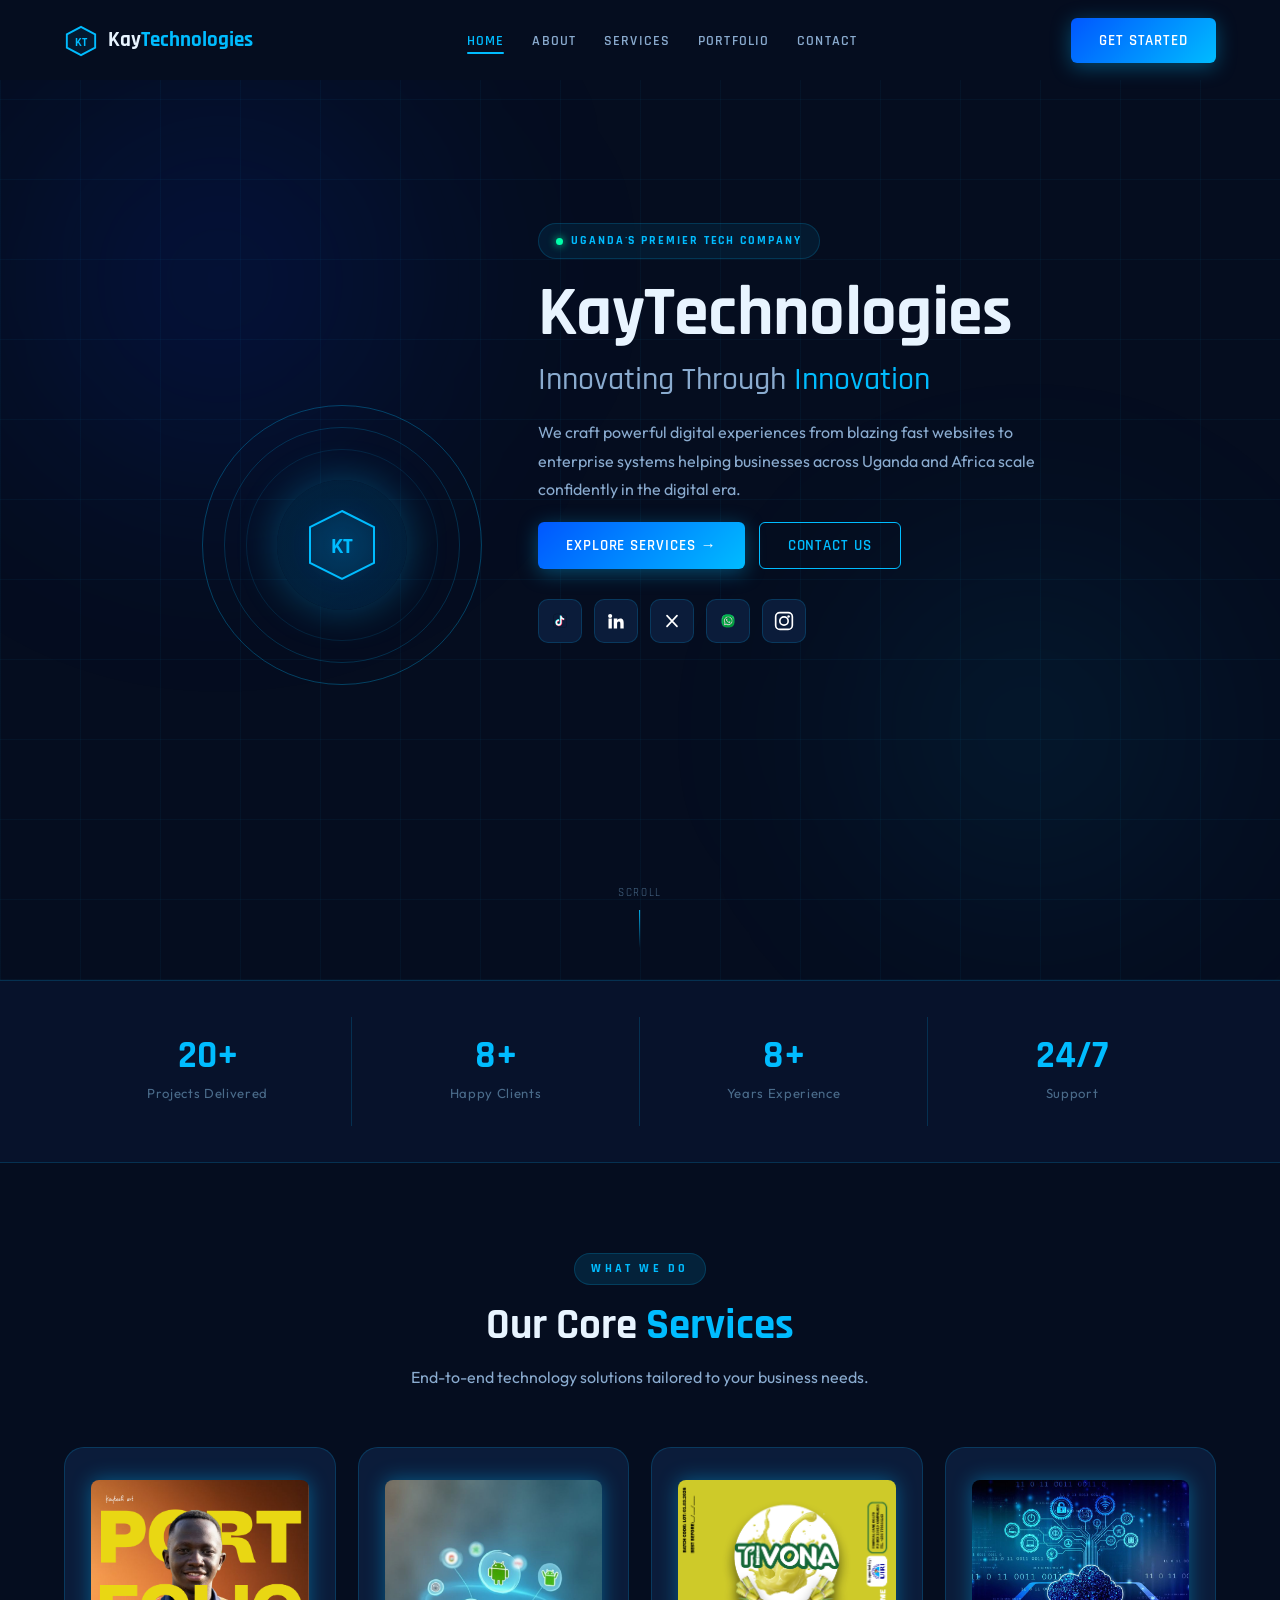
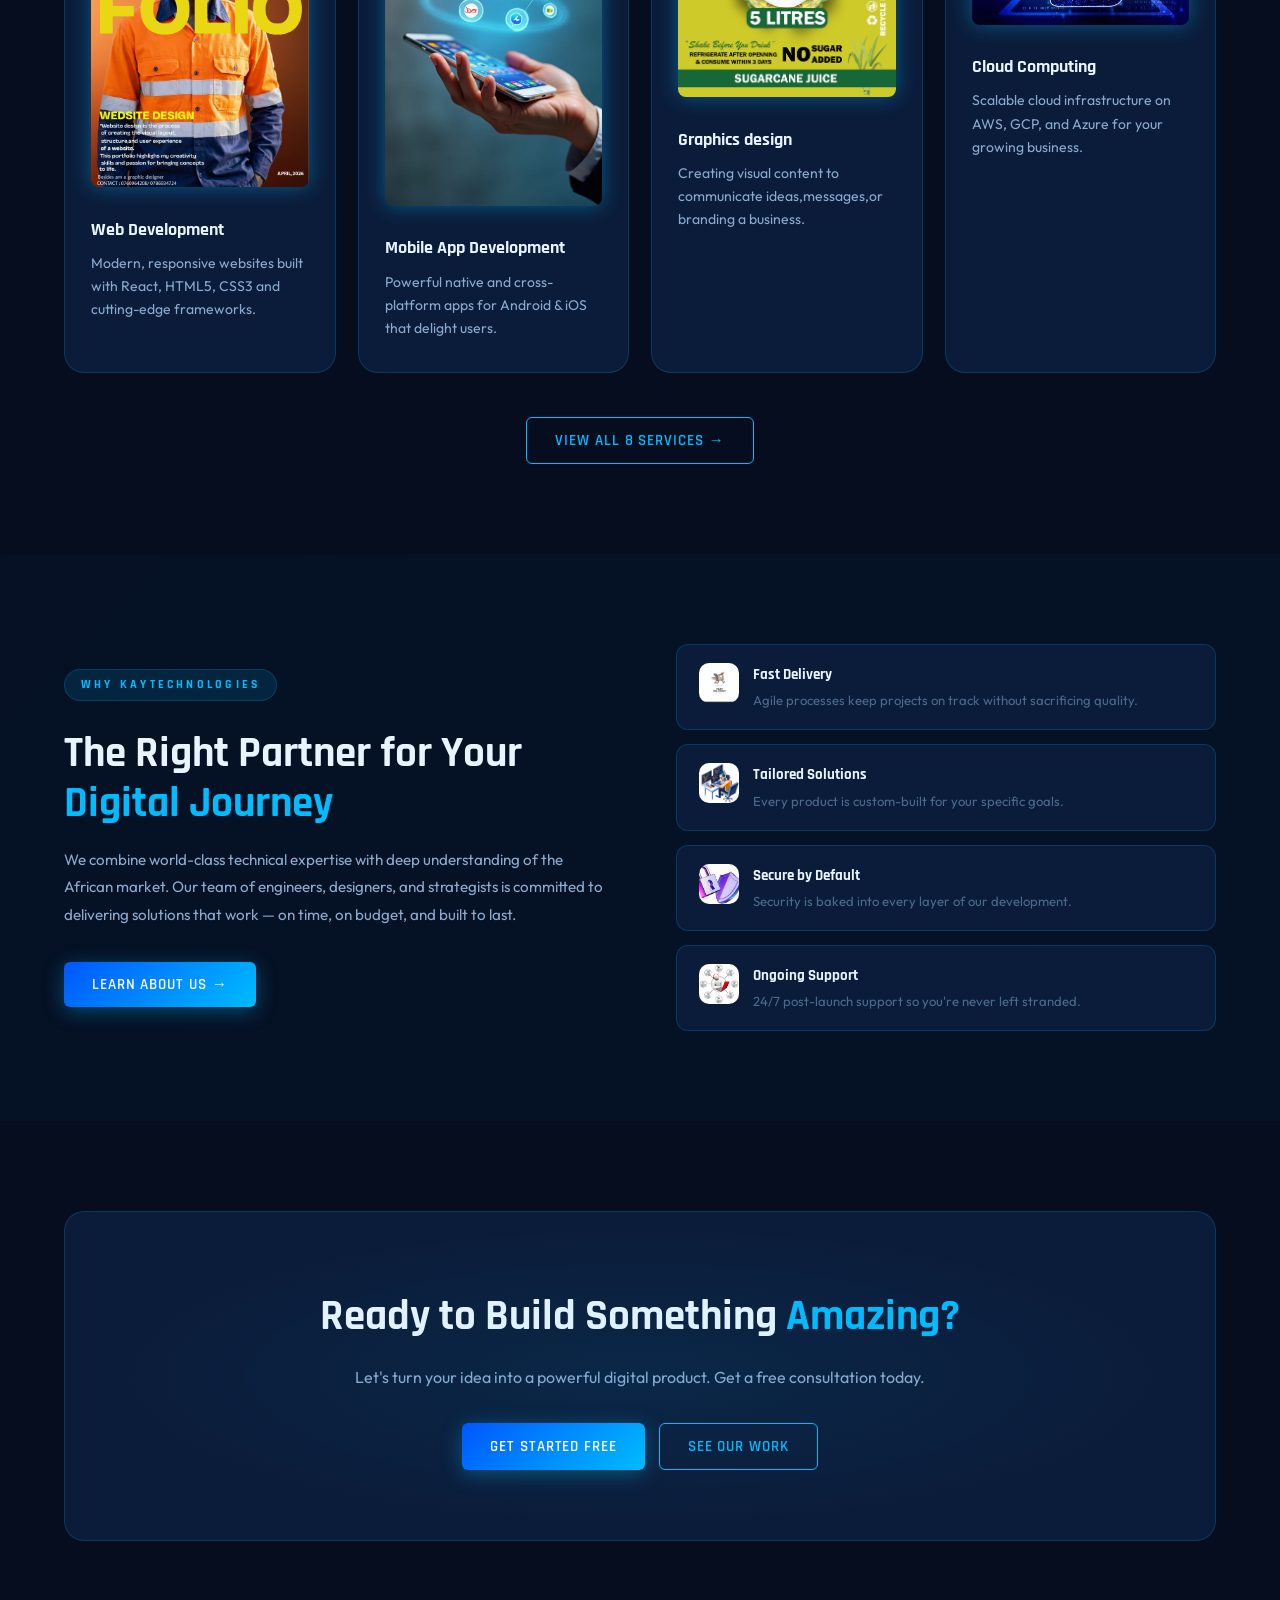
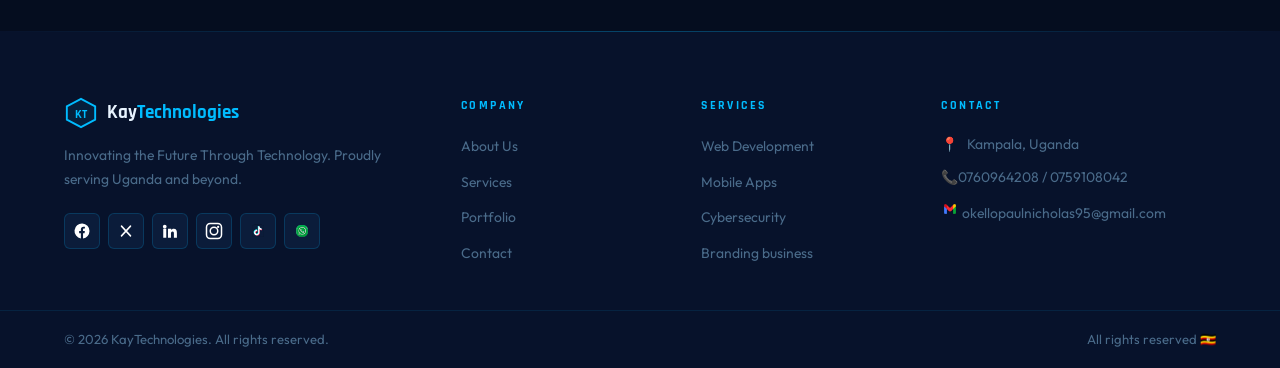
==== commit 06237cc1: "update" ====
--- a/index.html
+++ b/index.html
@@ -32,23 +32,7 @@
       <button class="nav-link"        id="nav-portfolio"onclick="goTo('portfolio')">Portfolio</button>
       <button class="nav-link"        id="nav-contact"  onclick="goTo('contact')">Contact</button>
     </nav>
-    <div class="header-social-links">
-      <a href="https://www.tiktok.com/@kaytechnologies2" class="social-link" target="_blank" rel="noopener" aria-label="TikTok">
-        <img src="assets/icons/tiktok icon.png" alt="TikTok">
-      </a>
-      <a href="https://www.linkedin.com/in/okello-paul-nicholas-73ab16322" class="social-link" target="_blank" rel="noopener" aria-label="LinkedIn">
-        <svg viewBox="0 0 24 24" fill="none" xmlns="http://www.w3.org/2000/svg"><path d="M4.98 3.5a2.5 2.5 0 100 5 2.5 2.5 0 000-5zM3 9h4v12H3V9zm7 0h3.6v1.7h.1c.5-.9 1.6-1.8 3.3-1.8 3.5 0 4.2 2.3 4.2 5.3V21h-4v-5.4c0-1.3 0-3-1.8-3-1.8 0-2.1 1.5-2.1 2.9V21h-4V9z" fill="#ffffff"/></svg>
-      </a>
-      <a href="https://x.com/paul_nicho89042" class="social-link" target="_blank" rel="noopener" aria-label="X">
-        <svg viewBox="0 0 24 24" fill="none" xmlns="http://www.w3.org/2000/svg"><path d="M6 5.5l12 13m0-13l-12 13" stroke="#ffffff" stroke-width="2" stroke-linecap="round"/></svg>
-      </a>
-      <a href="https://wa.me/256760964208" class="social-link" target="_blank" rel="noopener" aria-label="WhatsApp">
-        <img src="assets/icons/whatsapp icon.png" alt="WhatsApp">
-      </a>
-      <a href="https://www.instagram.com/okello_paul_nicholas?igsh=MXNucGo1ZzhwNnpidQ==" class="social-link" target="_blank" rel="noopener" aria-label="Instagram">
-        <svg viewBox="0 0 24 24" fill="none" xmlns="http://www.w3.org/2000/svg"><rect x="2" y="2" width="20" height="20" rx="5" stroke="#ffffff" stroke-width="2"/><circle cx="12" cy="12" r="5" stroke="#ffffff" stroke-width="2"/><circle cx="17.5" cy="6.5" r="1.5" fill="#ffffff"/></svg>
-      </a>
-    </div>
+    <!-- header social links removed per request -->
     <button class="btn btn-primary navbar-cta" onclick="goTo('contact')">Get Started</button>
     <button class="burger" id="burger" onclick="toggleMenu()" aria-label="Toggle menu">
       <span></span><span></span><span></span>
@@ -60,23 +44,7 @@
     <button class="mobile-link"        id="mnav-services" onclick="goTo('services');closeMenu()">Services</button>
     <button class="mobile-link"        id="mnav-portfolio"onclick="goTo('portfolio');closeMenu()">Portfolio</button>
     <button class="mobile-link"        id="mnav-contact"  onclick="goTo('contact');closeMenu()">Contact</button>
-    <div class="mobile-social-links">
-      <a href="https://www.tiktok.com/@kaytechnologies2" class="social-link" target="_blank" rel="noopener" aria-label="TikTok">
-        <img src="assets/icons/tiktok icon.png" alt="TikTok">
-      </a>
-      <a href="https://www.linkedin.com/in/okello-paul-nicholas-73ab16322" class="social-link" target="_blank" rel="noopener" aria-label="LinkedIn">
-        <svg viewBox="0 0 24 24" fill="none" xmlns="http://www.w3.org/2000/svg"><path d="M4.98 3.5a2.5 2.5 0 100 5 2.5 2.5 0 000-5zM3 9h4v12H3V9zm7 0h3.6v1.7h.1c.5-.9 1.6-1.8 3.3-1.8 3.5 0 4.2 2.3 4.2 5.3V21h-4v-5.4c0-1.3 0-3-1.8-3-1.8 0-2.1 1.5-2.1 2.9V21h-4V9z" fill="#ffffff"/></svg>
-      </a>
-      <a href="https://x.com/paul_nicho89042" class="social-link" target="_blank" rel="noopener" aria-label="X">
-        <svg viewBox="0 0 24 24" fill="none" xmlns="http://www.w3.org/2000/svg"><path d="M6 5.5l12 13m0-13l-12 13" stroke="#ffffff" stroke-width="2" stroke-linecap="round"/></svg>
-      </a>
-      <a href="https://wa.me/256760964208" class="social-link" target="_blank" rel="noopener" aria-label="WhatsApp">
-        <img src="assets/icons/whatsapp icon.png" alt="WhatsApp">
-      </a>
-      <a href="https://www.instagram.com/okello_paul_nicholas?igsh=MXNucGo1ZzhwNnpidQ==" class="social-link" target="_blank" rel="noopener" aria-label="Instagram">
-        <svg viewBox="0 0 24 24" fill="none" xmlns="http://www.w3.org/2000/svg"><rect x="2" y="2" width="20" height="20" rx="5" stroke="#ffffff" stroke-width="2"/><circle cx="12" cy="12" r="5" stroke="#ffffff" stroke-width="2"/><circle cx="17.5" cy="6.5" r="1.5" fill="#ffffff"/></svg>
-      </a>
-    </div>
+    <!-- mobile social links removed per request -->
     <button class="btn btn-primary" style="margin-top:8px" onclick="goTo('contact');closeMenu()">Get Started</button>
   </div>
 </header>
@@ -98,6 +66,23 @@
         <div class="hero-cta">
           <button class="btn btn-primary" onclick="goTo('services')">Explore Services →</button>
           <button class="btn btn-outline" onclick="goTo('contact')">Contact Us</button>
+        </div>
+        <div class="hero-social-links">
+          <a href="https://www.tiktok.com/@kaytechnologies2" class="social-link" target="_blank" rel="noopener" aria-label="TikTok">
+            <img src="assets/icons/tiktok icon.png" alt="TikTok">
+          </a>
+          <a href="https://www.linkedin.com/in/okello-paul-nicholas-73ab16322" class="social-link" target="_blank" rel="noopener" aria-label="LinkedIn">
+            <svg viewBox="0 0 24 24" fill="none" xmlns="http://www.w3.org/2000/svg"><path d="M4.98 3.5a2.5 2.5 0 100 5 2.5 2.5 0 000-5zM3 9h4v12H3V9zm7 0h3.6v1.7h.1c.5-.9 1.6-1.8 3.3-1.8 3.5 0 4.2 2.3 4.2 5.3V21h-4v-5.4c0-1.3 0-3-1.8-3-1.8 0-2.1 1.5-2.1 2.9V21h-4V9z" fill="#ffffff"/></svg>
+          </a>
+          <a href="https://x.com/paul_nicho89042" class="social-link" target="_blank" rel="noopener" aria-label="X">
+            <svg viewBox="0 0 24 24" fill="none" xmlns="http://www.w3.org/2000/svg"><path d="M6 5.5l12 13m0-13l-12 13" stroke="#ffffff" stroke-width="2" stroke-linecap="round"/></svg>
+          </a>
+          <a href="https://wa.me/256760964208" class="social-link" target="_blank" rel="noopener" aria-label="WhatsApp">
+            <img src="assets/icons/whatsapp icon.png" alt="WhatsApp">
+          </a>
+          <a href="https://www.instagram.com/okello_paul_nicholas?igsh=MXNucGo1ZzhwNnpidQ==" class="social-link" target="_blank" rel="noopener" aria-label="Instagram">
+            <svg viewBox="0 0 24 24" fill="none" xmlns="http://www.w3.org/2000/svg"><rect x="2" y="2" width="20" height="20" rx="5" stroke="#ffffff" stroke-width="2"/><circle cx="12" cy="12" r="5" stroke="#ffffff" stroke-width="2"/><circle cx="17.5" cy="6.5" r="1.5" fill="#ffffff"/></svg>
+          </a>
         </div>
       </div>
       <div class="hero-orb">
@@ -243,11 +228,12 @@
     <div class="container">
       <div class="section-header"><span class="section-tag">The Team</span><h2 class="section-title">Meet the <span class="highlight">Experts</span></h2></div>
       <div class="team-grid">
-        <div class="card team-card"><div class="team-avatar"><img src="assets/images/CEO.jpeg" alt="Okello Paul Nicholas" /></div><div class="team-name">Okello Paul Nicholas</div><span class="team-role">CEO & Founder</span></div>
+        <div class="card team-card"><div class="team-avatar"><img src="assets/images/CEO.jpeg" alt="Okello Paul Nicholas" /></div><div class="team-name">Okello Paul Nicholas</div><span class="team-role">CEO, Founder & Full Stack Developer</span></div>
         <div class="card team-card"><div class="team-avatar"><img src="assets/images/arnold.jpeg" alt="Arnold IT Lead" /></div><div class="team-name">Arnold IT</div><span class="team-role">Lead Developer</span></div>
         <div class="card team-card"><div class="team-avatar"><img src="assets/images/obore.jpg" alt="Obore Kelly Elijah" /></div><div class="team-name">Obore Kelly Elijah</div><span class="team-role">UX/UI Lead</span></div>
-        <div class="card team-card"><div class="team-avatar"><img src="assets/images/deo.jpg" alt="Deograsius Otim" /></div><div class="team-name">Deograsius Otim </div><span class="team-role">Cybersecurity Expert</span></div>
+        <div class="card team-card"><div class="team-avatar"><img src="assets/images/deo.jpg" alt="Deograsius Obalim" /></div><div class="team-name">Deograsius Obalim</div><span class="team-role">Cybersecurity Expert</span></div>
       <div class="card team-card"><div class="team-avatar"><img src="assets/images/mr robert.jpeg" alt="Robert Kenyi Waya" /></div><div class="team-name">Robert Kenyi Waya</div><span class="team-role">Full Stack Developer</span></div>
+    <div class="card team-card"><div class="team-avatar"><img src="assets/images/vincent.jpeg" alt="Okello Vincent " /></div><div class="team-name">Okello Vincent</div><span class="team-role"> Integration and Backend Developer</span></div>
     
     </div>
   </section>
@@ -338,7 +324,7 @@
 </div>
 
 <!-- ══ PORTFOLIO PAGE ═════════════════════════ -->
-<div class="page" id="page-projects">
+<div class="page" id="page-portfolio">
   <section class="page-hero"><div class="page-hero-glow"></div>
     <div class="container page-hero-content">
       <span class="section-tag">See Our Recent Work</span>
@@ -413,7 +399,8 @@
         <div class="card contact-form-wrap">
           <h3 class="contact-form-heading">Send Us a Message</h3>
           <div id="form-area">
-            <form id="contact-form" style="display:flex;flex-direction:column;gap:18px" onsubmit="submitForm(event)">
+            <form action="https://api.web3forms.com/submit" method="POST" id="contact-form" style="display:flex;flex-direction:column;gap:18px">
+                <input type="hidden" name="access_key" value="c88fd33b-3eef-4d63-971c-ed178663c206">
               <div class="form-row">
                 <div class="form-field"><label>Full Name *</label><input id="contact-name" name="name" type="text" placeholder="Okello Paul Nicholas" required /></div>
                 <div class="form-field"><label>Email Address *</label><input id="contact-email" name="email" type="email" placeholder="okellopaulnicholas95@gmail.com" required /></div>
@@ -518,4 +505,4 @@
 
 <script src="js/script.js"></script>
 </body>
-</html>
+</html>
--- a/css/styles.css
+++ b/css/styles.css
@@ -89,6 +89,18 @@
 .hero-rotating{color:var(--neon-cyan);display:inline-block;animation:rotateWord .4s ease both}
 .hero-desc{max-width:540px;font-size:1rem;color:var(--text-secondary);line-height:1.78;animation:fadeInUp .6s .2s ease both}
 .hero-cta{display:flex;gap:14px;flex-wrap:wrap;animation:fadeInUp .6s .3s ease both}
+
+/* Hero social links (prominent) */
+.hero-social-links{display:flex;gap:12px;align-items:center;margin-top:12px}
+.hero-social-links .social-link{width:44px;height:44px;border-radius:10px;display:inline-flex;align-items:center;justify-content:center}
+.hero-social-links .social-link img,.hero-social-links .social-link svg{width:20px;height:20px}
+
+.hero-contact{display:flex;gap:12px;align-items:center;margin-top:6px}
+.hero-contact .hero-contact-btn{padding:10px 16px;border-radius:10px;font-size:.9rem}
+.hero-contact .hero-contact-whatsapp{background:linear-gradient(135deg,var(--neon-green),var(--neon-cyan));color:#012;padding:10px 16px}
+.hero-contact-email{color:var(--text-secondary);font-size:.92rem;margin-left:6px}
+
+/* navbar-theme removed; single dark theme only */
 .hero-orb{position:relative;width:280px;height:280px;display:flex;align-items:center;justify-content:center;animation:float 5s ease-in-out infinite;grid-row:1/6}
 .orb-ring{position:absolute;border-radius:50%;border:1px solid}
 .orb-ring-1{inset:0;border-color:rgba(0,188,255,.3);animation:rotateSlow 12s linear infinite}
@@ -158,10 +170,12 @@
 .value-icon{font-size:1.9rem;margin-bottom:10px}
 .value-title{font-family:var(--font-display);font-size:1.05rem;font-weight:700;color:var(--text-primary);margin-bottom:7px}
 .value-text{font-size:.86rem;color:var(--text-secondary);line-height:1.65}
-.team-grid{display:grid;grid-template-columns:repeat(4,1fr);gap:20px}
-.team-card{display:flex;flex-direction:column;align-items:center;gap:10px;padding:28px 18px;text-align:center}
-.team-avatar{width:72px;height:72px;background:var(--neon-cyan-dim);border:1px solid var(--border);border-radius:50%;display:flex;align-items:center;justify-content:center;font-size:2rem;transition:transform .3s,border-color .3s,box-shadow .3s;overflow:hidden}
-.team-avatar img{width:100%;height:100%;object-fit:cover;border-radius:50%;display:block}
+.team-grid{display:grid;grid-template-columns:repeat(auto-fit,minmax(180px,1fr));gap:20px}
+.team-grid{margin-top:8px}
+.team-card{display:flex;flex-direction:column;align-items:center;gap:12px;padding:20px 16px;text-align:center}
+.team-avatar{width:140px;height:140px;background:var(--neon-cyan-dim);border:1px solid var(--border);border-radius:12px;display:flex;align-items:center;justify-content:center;font-size:2rem;transition:transform .3s,border-color .3s,box-shadow .3s;overflow:hidden}
+.team-avatar{width:170px;height:170px;background:var(--neon-cyan-dim);border:1px solid var(--border);border-radius:16px;display:flex;align-items:center;justify-content:center;font-size:2rem;transition:transform .3s,border-color .3s,box-shadow .3s;overflow:hidden}
+.team-avatar img{width:100%;height:100%;object-fit:cover;border-radius:16px;display:block}
 .card:hover .team-avatar{transform:scale(1.08);border-color:var(--neon-cyan);box-shadow:0 0 18px rgba(0,188,255,.22)}
 .team-name{font-family:var(--font-display);font-size:.95rem;font-weight:700;color:var(--text-primary)}
 .team-role{font-size:.75rem;color:var(--neon-cyan);font-family:var(--font-display);font-weight:700;letter-spacing:.05em}
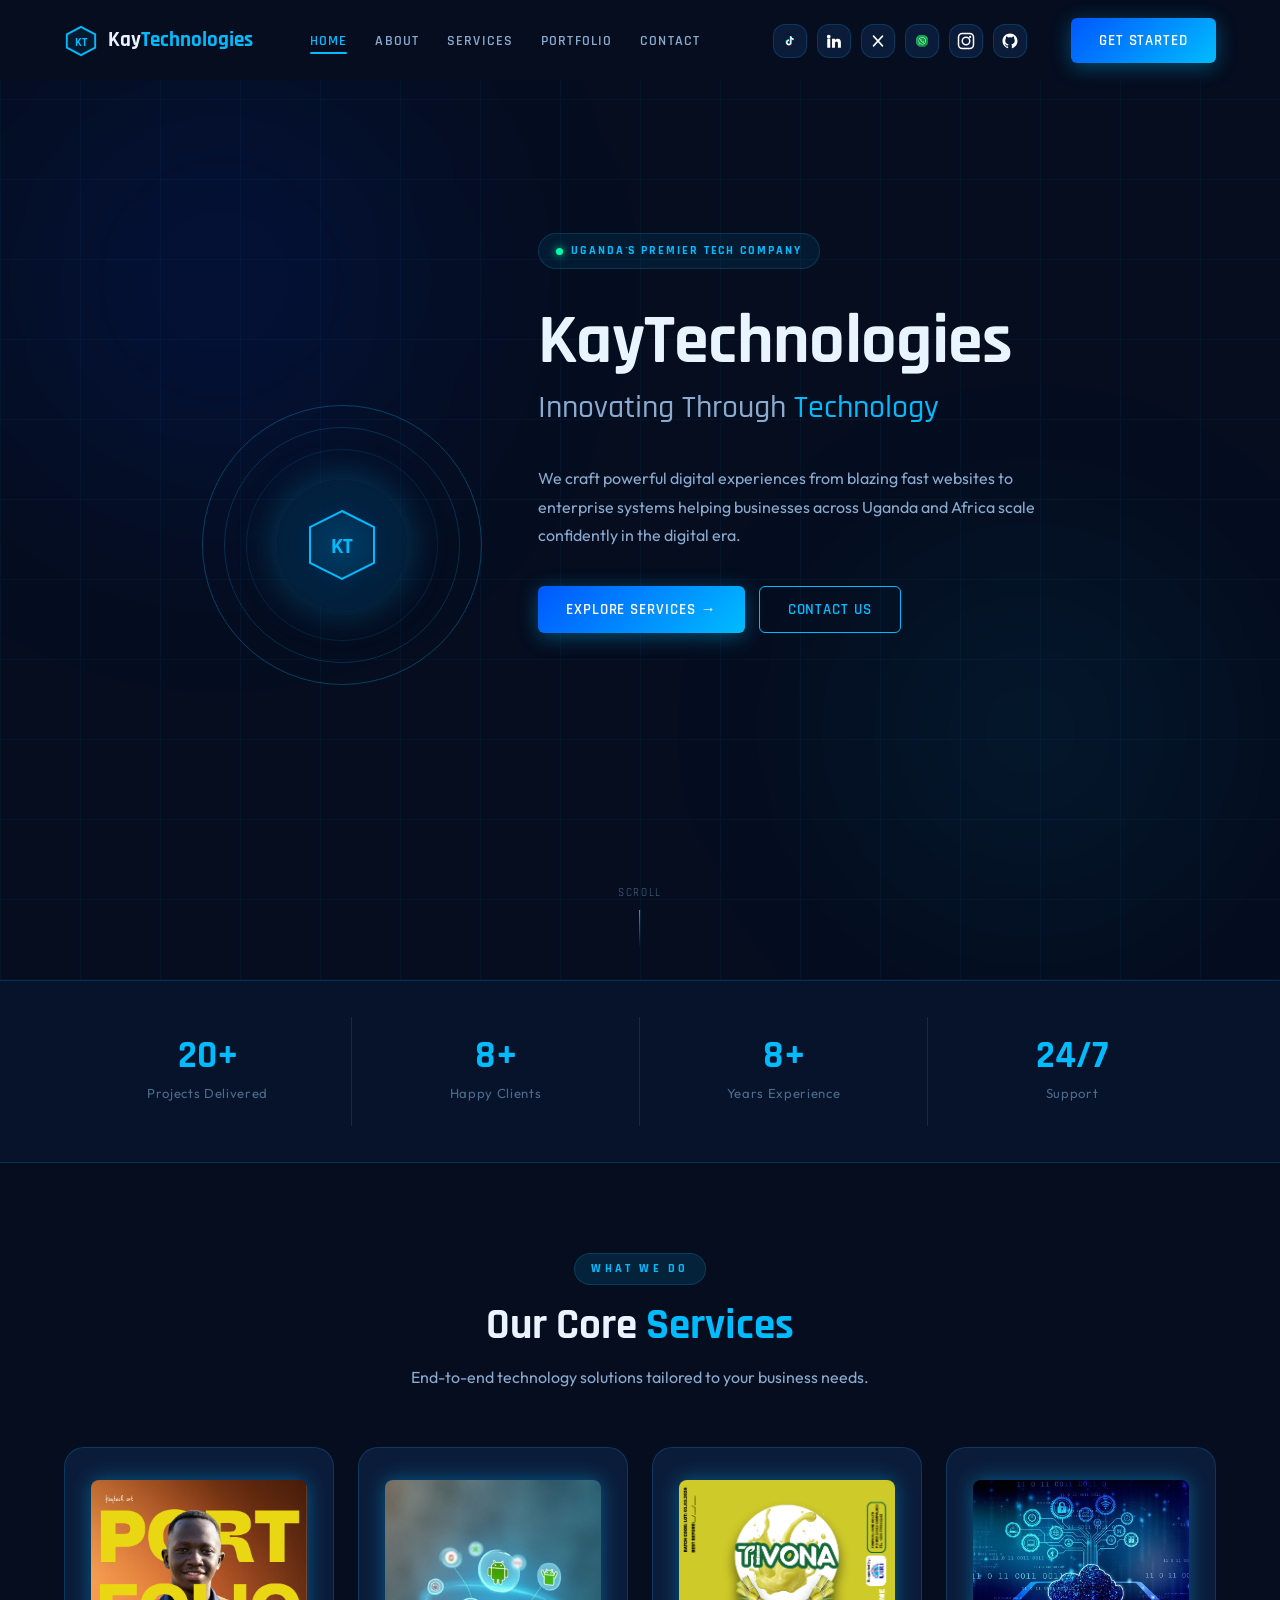
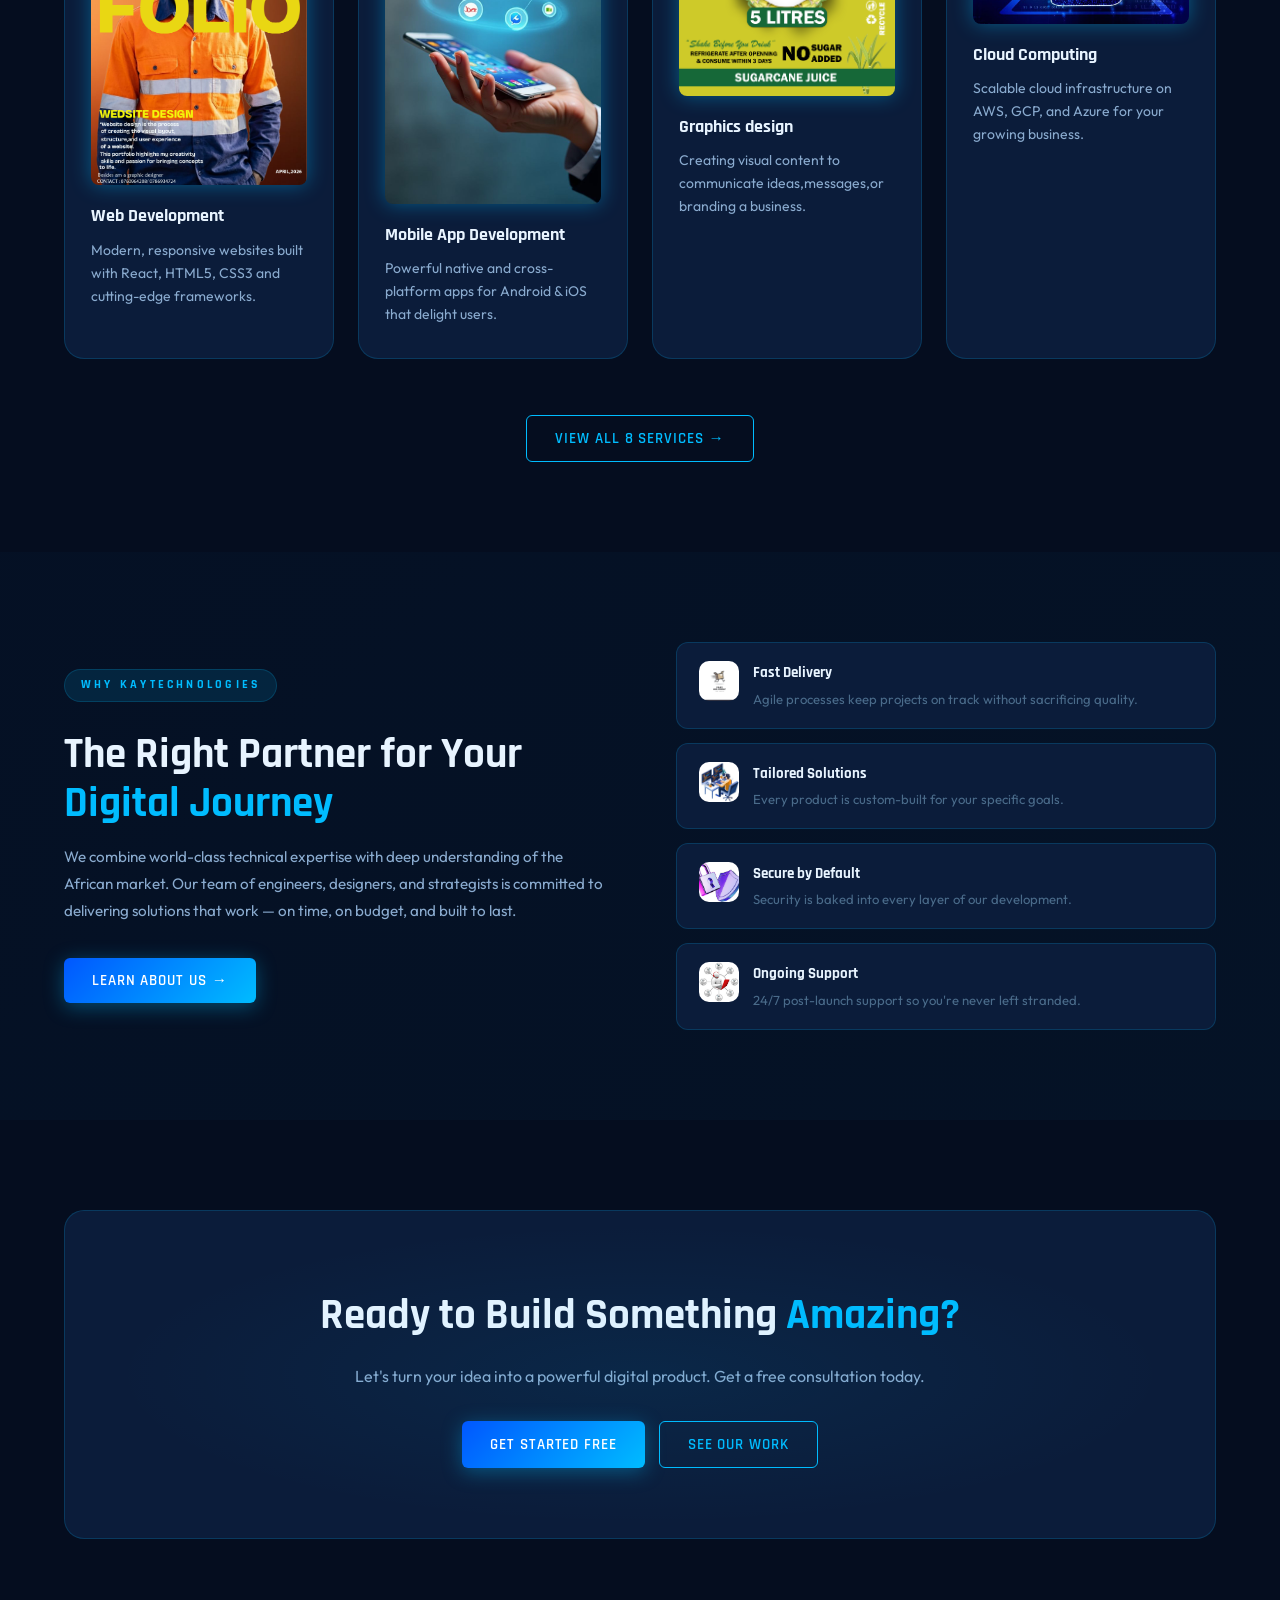
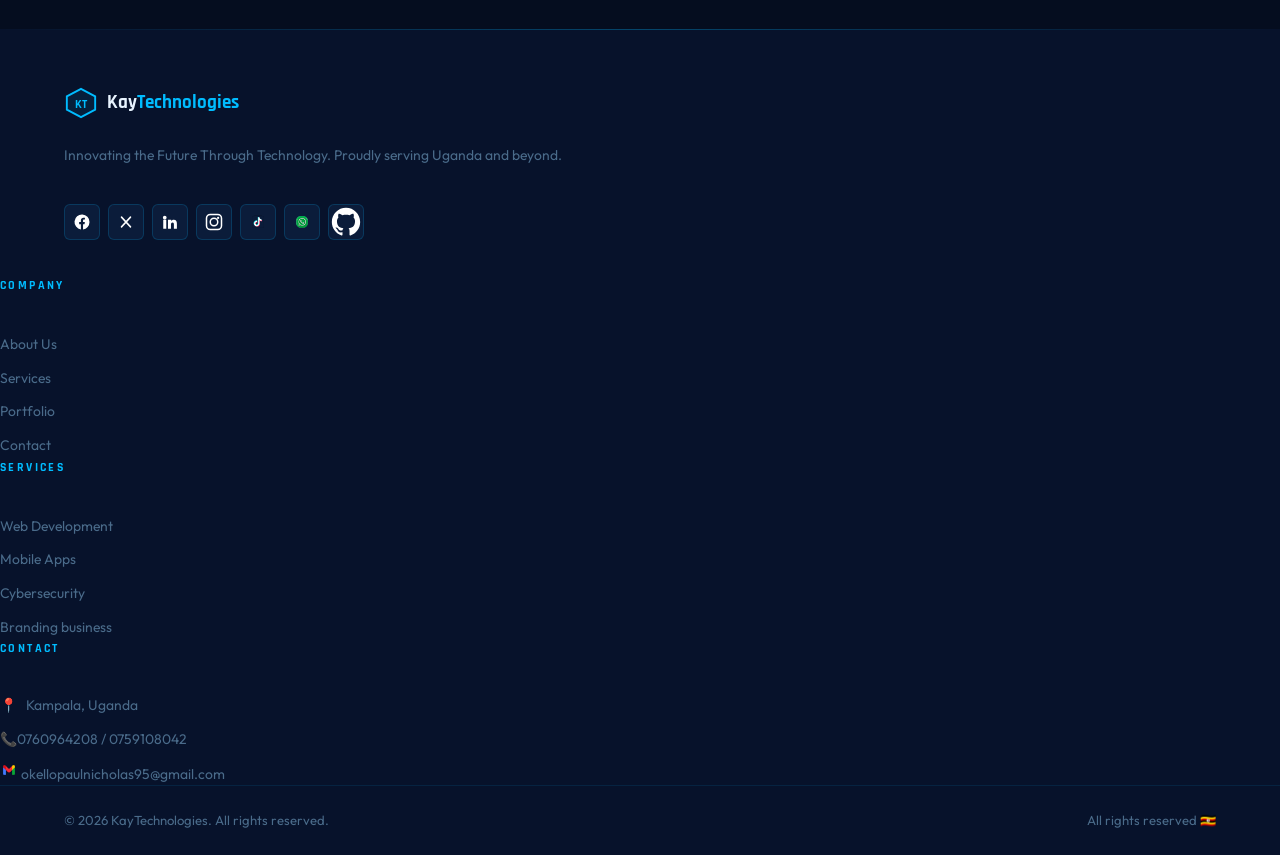
==== commit 8a74c4ca: "update" ====
--- a/index.html
+++ b/index.html
@@ -32,19 +32,57 @@
       <button class="nav-link"        id="nav-portfolio"onclick="goTo('portfolio')">Portfolio</button>
       <button class="nav-link"        id="nav-contact"  onclick="goTo('contact')">Contact</button>
     </nav>
-    <!-- header social links removed per request -->
+    <div class="header-social-links">
+      <a href="https://www.tiktok.com/@kaytechnologies2" class="social-link" target="_blank" rel="noopener noreferrer" aria-label="TikTok">
+        <img src="assets/icons/tiktok icon.png" alt="TikTok">
+      </a>
+      <a href="https://www.linkedin.com/in/okello-paul-nicholas-73ab16322" class="social-link" target="_blank" rel="noopener noreferrer" aria-label="LinkedIn">
+        <svg viewBox="0 0 24 24" fill="none" xmlns="http://www.w3.org/2000/svg"><path d="M4.98 3.5a2.5 2.5 0 100 5 2.5 2.5 0 000-5zM3 9h4v12H3V9zm7 0h3.6v1.7h.1c.5-.9 1.6-1.8 3.3-1.8 3.5 0 4.2 2.3 4.2 5.3V21h-4v-5.4c0-1.3 0-3-1.8-3-1.8 0-2.1 1.5-2.1 2.9V21h-4V9z" fill="#ffffff"/></svg>
+      </a>
+      <a href="https://x.com/paul_nicho89042" class="social-link" target="_blank" rel="noopener noreferrer" aria-label="X">
+        <svg viewBox="0 0 24 24" fill="none" xmlns="http://www.w3.org/2000/svg"><path d="M6 5.5l12 13m0-13l-12 13" stroke="#ffffff" stroke-width="2" stroke-linecap="round"/></svg>
+      </a>
+      <a href="https://wa.me/256760964208" class="social-link" target="_blank" rel="noopener noreferrer" aria-label="WhatsApp">
+        <img src="assets/icons/whatsapp icon.png" alt="WhatsApp">
+      </a>
+      <a href="https://www.instagram.com/okello_paul_nicholas?igsh=MXNucGo1ZzhwNnpidQ==" class="social-link" target="_blank" rel="noopener noreferrer" aria-label="Instagram">
+        <svg viewBox="0 0 24 24" fill="none" xmlns="http://www.w3.org/2000/svg"><rect x="2" y="2" width="20" height="20" rx="5" stroke="#ffffff" stroke-width="2"/><circle cx="12" cy="12" r="5" stroke="#ffffff" stroke-width="2"/><circle cx="17.5" cy="6.5" r="1.5" fill="#ffffff"/></svg>
+      </a>
+      <a href="https://github.com/Mrkayboss" class="social-link" target="_blank" rel="noopener noreferrer" aria-label="GitHub">
+        <svg viewBox="0 0 24 24" fill="none" xmlns="http://www.w3.org/2000/svg"><path d="M12 2C6.48 2 2 6.48 2 12c0 4.42 2.87 8.17 6.84 9.49.5.09.68-.22.68-.48v-1.7c-2.78.6-3.37-1.34-3.37-1.34-.46-1.15-1.11-1.46-1.11-1.46-.9-.61.07-.6.07-.6 1 .07 1.53 1.03 1.53 1.03.89 1.52 2.34 1.08 2.91.82.09-.65.35-1.09.63-1.34-2.22-.25-4.56-1.11-4.56-4.93 0-1.09.39-1.98 1.03-2.68-.1-.25-.45-1.27.1-2.64 0 0 .84-.27 2.75 1.02.8-.22 1.65-.33 2.5-.33.85 0 1.7.11 2.5.33 1.91-1.29 2.75-1.02 2.75-1.02.55 1.37.2 2.39.1 2.64.64.7 1.03 1.59 1.03 2.68 0 3.82-2.34 4.68-4.57 4.93.36.31.68.92.68 1.85v2.75c0 .26.18.57.69.48C19.14 20.16 22 16.42 22 12c0-5.52-4.48-10-10-10z" fill="#ffffff"/></svg>
+      </a>
+    </div>
     <button class="btn btn-primary navbar-cta" onclick="goTo('contact')">Get Started</button>
     <button class="burger" id="burger" onclick="toggleMenu()" aria-label="Toggle menu">
       <span></span><span></span><span></span>
     </button>
   </div>
   <div class="mobile-menu" id="mobile-menu">
-    <button class="mobile-link active" id="mnav-home"     onclick="goTo('home');closeMenu()">Home</button>
-    <button class="mobile-link"        id="mnav-about"    onclick="goTo('about');closeMenu()">About</button>
-    <button class="mobile-link"        id="mnav-services" onclick="goTo('services');closeMenu()">Services</button>
-    <button class="mobile-link"        id="mnav-portfolio"onclick="goTo('portfolio');closeMenu()">Portfolio</button>
-    <button class="mobile-link"        id="mnav-contact"  onclick="goTo('contact');closeMenu()">Contact</button>
-    <!-- mobile social links removed per request -->
+      <button class="mobile-link active" id="mnav-home" onclick="goTo('home');closeMenu()">Home</button>
+      <button class="mobile-link" id="mnav-about" onclick="goTo('about');closeMenu()">About</button>
+      <button class="mobile-link" id="mnav-services" onclick="goTo('services');closeMenu()">Services</button>
+      <button class="mobile-link" id="mnav-portfolio" onclick="goTo('portfolio');closeMenu()">Portfolio</button>
+      <button class="mobile-link" id="mnav-contact" onclick="goTo('contact');closeMenu()">Contact</button>
+      <div class="mobile-social-links">
+      <a href="https://www.tiktok.com/@kaytechnologies2" class="social-link" target="_blank" rel="noopener noreferrer" aria-label="TikTok">
+        <img src="assets/icons/tiktok icon.png" alt="TikTok">
+      </a>
+      <a href="https://www.linkedin.com/in/okello-paul-nicholas-73ab16322" class="social-link" target="_blank" rel="noopener noreferrer" aria-label="LinkedIn">
+        <svg viewBox="0 0 24 24" fill="none" xmlns="http://www.w3.org/2000/svg"><path d="M4.98 3.5a2.5 2.5 0 100 5 2.5 2.5 0 000-5zM3 9h4v12H3V9zm7 0h3.6v1.7h.1c.5-.9 1.6-1.8 3.3-1.8 3.5 0 4.2 2.3 4.2 5.3V21h-4v-5.4c0-1.3 0-3-1.8-3-1.8 0-2.1 1.5-2.1 2.9V21h-4V9z" fill="#ffffff"/></svg>
+      </a>
+      <a href="https://x.com/paul_nicho89042" class="social-link" target="_blank" rel="noopener noreferrer" aria-label="X">
+        <svg viewBox="0 0 24 24" fill="none" xmlns="http://www.w3.org/2000/svg"><path d="M6 5.5l12 13m0-13l-12 13" stroke="#ffffff" stroke-width="2" stroke-linecap="round"/></svg>
+      </a>
+      <a href="https://wa.me/256760964208" class="social-link" target="_blank" rel="noopener noreferrer" aria-label="WhatsApp">
+        <img src="assets/icons/whatsapp icon.png" alt="WhatsApp">
+      </a>
+      <a href="https://www.instagram.com/okello_paul_nicholas?igsh=MXNucGo1ZzhwNnpidQ==" class="social-link" target="_blank" rel="noopener noreferrer" aria-label="Instagram">
+        <svg viewBox="0 0 24 24" fill="none" xmlns="http://www.w3.org/2000/svg"><rect x="2" y="2" width="20" height="20" rx="5" stroke="#ffffff" stroke-width="2"/><circle cx="12" cy="12" r="5" stroke="#ffffff" stroke-width="2"/><circle cx="17.5" cy="6.5" r="1.5" fill="#ffffff"/></svg>
+      </a>
+      <a href="https://github.com/Mrkayboss" class="social-link" target="_blank" rel="noopener noreferrer" aria-label="GitHub">
+        <svg viewBox="0 0 24 24" fill="none" xmlns="http://www.w3.org/2000/svg"><path d="M12 2C6.48 2 2 6.48 2 12c0 4.42 2.87 8.17 6.84 9.49.5.09.68-.22.68-.48v-1.7c-2.78.6-3.37-1.34-3.37-1.34-.46-1.15-1.11-1.46-1.11-1.46-.9-.61.07-.6.07-.6 1 .07 1.53 1.03 1.53 1.03.89 1.52 2.34 1.08 2.91.82.09-.65.35-1.09.63-1.34-2.22-.25-4.56-1.11-4.56-4.93 0-1.09.39-1.98 1.03-2.68-.1-.25-.45-1.27.1-2.64 0 0 .84-.27 2.75 1.02.8-.22 1.65-.33 2.5-.33.85 0 1.7.11 2.5.33 1.91-1.29 2.75-1.02 2.75-1.02.55 1.37.2 2.39.1 2.64.64.7 1.03 1.59 1.03 2.68 0 3.82-2.34 4.68-4.57 4.93.36.31.68.92.68 1.85v2.75c0 .26.18.57.69.48C19.14 20.16 22 16.42 22 12c0-5.52-4.48-10-10-10z" fill="#ffffff"/></svg>
+      </a>
+    </div>
     <button class="btn btn-primary" style="margin-top:8px" onclick="goTo('contact');closeMenu()">Get Started</button>
   </div>
 </header>
@@ -56,7 +94,7 @@
     <div class="hero-glow1"></div>
     <div class="hero-glow2"></div>
     <div class="container hero-inner">
-      <div style="display:flex;flex-direction:column;gap:18px">
+      <div class="flex-col gap-lg">
         <div class="hero-badge"><span class="badge-dot"></span>Uganda's Premier Tech Company</div>
         <div class="hero-title">
           <span class="hero-title-main">KayTechnologies</span>
@@ -66,23 +104,6 @@
         <div class="hero-cta">
           <button class="btn btn-primary" onclick="goTo('services')">Explore Services →</button>
           <button class="btn btn-outline" onclick="goTo('contact')">Contact Us</button>
-        </div>
-        <div class="hero-social-links">
-          <a href="https://www.tiktok.com/@kaytechnologies2" class="social-link" target="_blank" rel="noopener" aria-label="TikTok">
-            <img src="assets/icons/tiktok icon.png" alt="TikTok">
-          </a>
-          <a href="https://www.linkedin.com/in/okello-paul-nicholas-73ab16322" class="social-link" target="_blank" rel="noopener" aria-label="LinkedIn">
-            <svg viewBox="0 0 24 24" fill="none" xmlns="http://www.w3.org/2000/svg"><path d="M4.98 3.5a2.5 2.5 0 100 5 2.5 2.5 0 000-5zM3 9h4v12H3V9zm7 0h3.6v1.7h.1c.5-.9 1.6-1.8 3.3-1.8 3.5 0 4.2 2.3 4.2 5.3V21h-4v-5.4c0-1.3 0-3-1.8-3-1.8 0-2.1 1.5-2.1 2.9V21h-4V9z" fill="#ffffff"/></svg>
-          </a>
-          <a href="https://x.com/paul_nicho89042" class="social-link" target="_blank" rel="noopener" aria-label="X">
-            <svg viewBox="0 0 24 24" fill="none" xmlns="http://www.w3.org/2000/svg"><path d="M6 5.5l12 13m0-13l-12 13" stroke="#ffffff" stroke-width="2" stroke-linecap="round"/></svg>
-          </a>
-          <a href="https://wa.me/256760964208" class="social-link" target="_blank" rel="noopener" aria-label="WhatsApp">
-            <img src="assets/icons/whatsapp icon.png" alt="WhatsApp">
-          </a>
-          <a href="https://www.instagram.com/okello_paul_nicholas?igsh=MXNucGo1ZzhwNnpidQ==" class="social-link" target="_blank" rel="noopener" aria-label="Instagram">
-            <svg viewBox="0 0 24 24" fill="none" xmlns="http://www.w3.org/2000/svg"><rect x="2" y="2" width="20" height="20" rx="5" stroke="#ffffff" stroke-width="2"/><circle cx="12" cy="12" r="5" stroke="#ffffff" stroke-width="2"/><circle cx="17.5" cy="6.5" r="1.5" fill="#ffffff"/></svg>
-          </a>
         </div>
       </div>
       <div class="hero-orb">
@@ -119,10 +140,10 @@
         <p class="section-subtitle">End-to-end technology solutions tailored to your business needs.</p>
       </div> 
       <div class="services-home-grid">
-        <div class="card"><div class="service-card-icon"><img src="assets/images/KAYBOSS.png" alt="Web Development" style="width:100%;height:auto;border-radius:8px;"></div><h3 class="service-card-title">Web Development</h3><p class="service-card-desc">Modern, responsive websites built with React, HTML5, CSS3 and cutting-edge frameworks.</p></div>
-        <div class="card"><div class="service-card-icon"><img src="assets/images/mobile app.jpg" alt="Mobile App Development" style="width:100%;height:auto;border-radius:8px;"></div><h3 class="service-card-title">Mobile App Development</h3><p class="service-card-desc">Powerful native and cross-platform apps for Android & iOS that delight users.</p></div>
-        <div class="card"><div class="service-card-icon"><img src="/assets/images/TIVONA 5L.jpg" alt="Graphics design" style="width:100%;height:auto;border-radius:8px;"></div><h3 class="service-card-title">Graphics design</h3><p class="service-card-desc">Creating visual content to communicate ideas,messages,or branding a business.</p></div>
-        <div class="card"><div class="service-card-icon"><img src="assets/images/cloud computing.jpg" alt="Cloud Computing" style="width:100%;height:auto;border-radius:8px;"></div><h3 class="service-card-title">Cloud Computing</h3><p class="service-card-desc">Scalable cloud infrastructure on AWS, GCP, and Azure for your growing business.</p></div>
+        <div class="card"><div class="service-card-icon"><img src="assets/images/KAYBOSS.png" alt="Web Development" class="service-icon-img"></div><h3 class="service-card-title">Web Development</h3><p class="service-card-desc">Modern, responsive websites built with React, HTML5, CSS3 and cutting-edge frameworks.</p></div>
+        <div class="card"><div class="service-card-icon"><img src="assets/images/mobile app.jpg" alt="Mobile App Development" class="service-icon-img"></div><h3 class="service-card-title">Mobile App Development</h3><p class="service-card-desc">Powerful native and cross-platform apps for Android & iOS that delight users.</p></div>
+        <div class="card"><div class="service-card-icon"><img src="/assets/images/TIVONA 5L.jpg" alt="Graphics design" class="service-icon-img"></div><h3 class="service-card-title">Graphics design</h3><p class="service-card-desc">Creating visual content to communicate ideas,messages,or branding a business.</p></div>
+        <div class="card"><div class="service-card-icon"><img src="assets/images/cloud computing.jpg" alt="Cloud Computing" class="service-icon-img"></div><h3 class="service-card-title">Cloud Computing</h3><p class="service-card-desc">Scalable cloud infrastructure on AWS, GCP, and Azure for your growing business.</p></div>
       </div>
       <div class="services-cta">
         <button class="btn btn-outline" onclick="goTo('services')">View All 8 Services →</button>
@@ -135,9 +156,9 @@
     <div class="container why-inner">
       <div class="why-text">
         <span class="section-tag">Why KayTechnologies</span>
-        <h2 class="section-title" style="text-align:left;margin:12px 0 18px">The Right Partner for Your <span class="highlight">Digital Journey</span></h2>
+        <h2 class="section-title text-left mt-md mb-md">The Right Partner for Your <span class="highlight">Digital Journey</span></h2>
         <p>We combine world-class technical expertise with deep understanding of the African market. Our team of engineers, designers, and strategists is committed to delivering solutions that work — on time, on budget, and built to last.</p>
-        <button class="btn btn-primary" style="margin-top:20px" onclick="goTo('about')">Learn About Us →</button>
+        <button class="btn btn-primary mt-lg" onclick="goTo('about')">Learn About Us →</button>
       </div>
       <div class="why-points">
         <div class="card why-point"><span class="why-point-icon"><img src="assets/images/Fast Delivery.jpg" alt="Fast Delivery"></span><div><div class="why-point-title">Fast Delivery</div><div class="why-point-text">Agile processes keep projects on track without sacrificing quality.</div></div></div>
@@ -153,7 +174,7 @@
       <div class="cta-banner">
         <h2 class="cta-banner-title">Ready to Build Something <span class="highlight">Amazing?</span></h2>
         <p class="cta-banner-sub">Let's turn your idea into a powerful digital product. Get a free consultation today.</p>
-        <div class="hero-cta" style="justify-content:center">
+        <div class="hero-cta cta-centered">
           <button class="btn btn-primary" onclick="goTo('contact')">Get Started Free</button>
           <button class="btn btn-outline" onclick="goTo('portfolio')">See Our Work</button>
         </div>
@@ -177,13 +198,13 @@
       <div class="about-story-inner">
         <div class="about-story-text">
           <span class="section-tag">Our Story</span>
-          <h2 class="section-title" style="text-align:left;margin:14px 0 16px">Built by Passion,<br><span class="highlight">Driven by Purpose</span></h2>
+          <h2 class="section-title text-left mt-md mb-md">Built by Passion,<br><span class="highlight">Driven by Purpose</span></h2>
           <p>Founded in Kampala, Uganda, KayTechnologies began as a bold vision  to bridge the technology gap in Africa by delivering world-class digital solutions locally. What started as a small team of passionate engineers has grown into a full-service technology powerhouse.</p>
           <p>Over the years, we've partnered with startups, SMEs, non-government bodies, and large enterprises across Uganda and the broader East African region, transforming their ideas into impactful digital products.</p>
           <p>Today, KayTechnologies is synonymous with innovation, reliability, and excellence in the African tech landscape.</p>
-          <button class="btn btn-primary" style="margin-top:14px" onclick="goTo('contact')">Work With Us →</button>
-        </div>
-        <div class="card" style="display:flex;flex-direction:column;align-items:center;gap:22px;padding:36px">
+          <button class="btn btn-primary mt-md" onclick="goTo('contact')">Work With Us →</button>
+        </div>
+        <div class="card flex-col align-center gap-xxl p-xl">
           <div class="about-logo-visual">
             <svg viewBox="0 0 120 120" fill="none" width="150">
               <polygon points="60,10 105,32 105,88 60,110 15,88 15,32" stroke="#00bcff" stroke-width="2.5" fill="rgba(0,188,255,0.06)"/>
@@ -201,16 +222,16 @@
     </div>
   </section>
 
-  <section class="section" style="padding-top:0">
+  <section class="section section-no-pad-top">
     <div class="container">
       <div class="mv-grid">
         <div class="card mv-card"><div class="mv-card-icon">🎯</div><h3 class="mv-card-heading">Our Mission</h3><p>To empower businesses and individuals across Africa with innovative, reliable, and affordable technology solutions that drive real-world impact.</p></div>
-        <div class="card mv-card" style="border-color:rgba(0,255,170,0.2)"><div class="mv-card-icon">🌟</div><h3 class="mv-card-heading">Our Vision</h3><p>To be Africa's most trusted technology partner by 2030 — known for cutting-edge solutions that transform industries and put African innovation on the global map.</p></div>
-      </div>
-    </div>
-  </section>
-
-  <section class="section" style="padding-top:0">
+        <div class="card mv-card"><div class="mv-card-icon">🌟</div><h3 class="mv-card-heading">Our Vision</h3><p>To be Africa's most trusted technology partner by 2030 — known for cutting-edge solutions that transform industries and put African innovation on the global map.</p></div>
+      </div>
+    </div>
+  </section>
+
+  <section class="section section-no-pad-top">
     <div class="container">
       <div class="section-header"><span class="section-tag">Core Values</span><h2 class="section-title">What We <span class="highlight">Stand For</span></h2></div>
       <div class="values-grid">
@@ -224,7 +245,7 @@
     </div>
   </section>
 
-  <section class="section" style="padding-top:0">
+  <section class="section section-no-pad-top">
     <div class="container">
       <div class="section-header"><span class="section-tag">The Team</span><h2 class="section-title">Meet the <span class="highlight">Experts</span></h2></div>
       <div class="team-grid">
@@ -252,49 +273,49 @@
     <div class="container">
       <div class="services-full-grid">
         <div class="card">
-          <div class="service-card-icon"><img src="/assets/images/new website.jpeg" alt="Web Development" style="width:100%;height:auto;border-radius:8px;"></div>
+          <div class="service-card-icon"><img src="/assets/images/new website.jpeg" alt="Web Development" class="service-icon-img"></div>
           <h3 class="service-card-title">Web Development</h3>
           <p class="service-card-desc">We build blazing fast, fully responsive websites using React, Next.js, and more.</p>
           <ul class="service-features"><li><span class="feature-dot"></span>Custom website design</li><li><span class="feature-dot"></span>React / Next.js apps</li><li><span class="feature-dot"></span>CMS integration</li><li><span class="feature-dot"></span>SEO optimization</li></ul>
         </div>
         <div class="card">
-          <div class="service-card-icon"><img src="assets/images/mobile app.jpg" alt="Mobile App Development" style="width:100%;height:auto;border-radius:8px;"></div>
+          <div class="service-card-icon"><img src="assets/images/mobile app.jpg" alt="Mobile App Development" class="service-icon-img"></div>
           <h3 class="service-card-title">Mobile App Development</h3>
           <p class="service-card-desc">Native and cross-platform mobile apps for Android and iOS.</p>
           <ul class="service-features"><li><span class="feature-dot"></span>Android & iOS apps</li><li><span class="feature-dot"></span>React Native / Flutter</li><li><span class="feature-dot"></span>App Store deployment</li><li><span class="feature-dot"></span>Push notifications</li></ul>
         </div>
         <div class="card">
-          <div class="service-card-icon"><img src="assets/images/ECOMMERCE SUPPORT.jpg" alt="E-commerce Development" style="width:100%;height:auto;border-radius:8px;"></div>
+          <div class="service-card-icon"><img src="assets/images/ECOMMERCE SUPPORT.jpg" alt="E-commerce Development" class="service-icon-img"></div>
           <h3 class="service-card-title">E-commerce Development</h3>
           <p class="service-card-desc">Fully featured online stores with secure payment integrations.</p>
           <ul class="service-features"><li><span class="feature-dot"></span>Shopify / WooCommerce</li><li><span class="feature-dot"></span>Mobile money (MTN/Airtel)</li><li><span class="feature-dot"></span>Product management</li><li><span class="feature-dot"></span>Analytics dashboard</li></ul>
         </div>
         <div class="card">
-          <div class="service-card-icon"><img src="assets/images/cybersecurity.jpg" alt="Cybersecurity Solutions" style="width:100%;height:auto;border-radius:8px;"></div>
+          <div class="service-card-icon"><img src="assets/images/cybersecurity.jpg" alt="Cybersecurity Solutions" class="service-icon-img"></div>
           <h3 class="service-card-title">Cybersecurity Solutions</h3>
           <p class="service-card-desc">Protect your business with comprehensive security audits and monitoring.</p>
           <ul class="service-features"><li><span class="feature-dot"></span>Security audits</li><li><span class="feature-dot"></span>Penetration testing</li><li><span class="feature-dot"></span>Firewall & VPN setup</li><li><span class="feature-dot"></span>Employee training</li></ul>
         </div>
         <div class="card">
-          <div class="service-card-icon"><img src="assets/images/cloud computing.jpg" alt="Cloud Computing" style="width:100%;height:auto;border-radius:8px;"></div>
+          <div class="service-card-icon"><img src="assets/images/cloud computing.jpg" alt="Cloud Computing" class="service-icon-img"></div>
           <h3 class="service-card-title">Cloud Computing</h3>
           <p class="service-card-desc">Migrate and manage your infrastructure on AWS, GCP, and Azure.</p>
           <ul class="service-features"><li><span class="feature-dot"></span>Cloud migration</li><li><span class="feature-dot"></span>AWS / GCP / Azure</li><li><span class="feature-dot"></span>Auto-scaling setup</li><li><span class="feature-dot"></span>Cost optimization</li></ul>
         </div>
         <div class="card">
-          <div class="service-card-icon"><img src="/assets/images/on going support.jpg" alt="IT Support & Maintenance" style="width:100%;height:auto;border-radius:8px;"></div>
+          <div class="service-card-icon"><img src="/assets/images/on going support.jpg" alt="IT Support & Maintenance" class="service-icon-img"></div>
           <h3 class="service-card-title">IT Support & Maintenance</h3>
           <p class="service-card-desc">Round-the-clock technical support and network management.</p>
           <ul class="service-features"><li><span class="feature-dot"></span>24/7 helpdesk</li><li><span class="feature-dot"></span>Network setup</li><li><span class="feature-dot"></span>Hardware repair</li><li><span class="feature-dot"></span>Backup solutions</li></ul>
         </div>
         <div class="card">
-          <div class="service-card-icon"><img src="assets/images/uiux design.jpg" alt="UI/UX Design" style="width:100%;height:auto;border-radius:8px;"></div>
+          <div class="service-card-icon"><img src="assets/images/uiux design.jpg" alt="UI/UX Design" class="service-icon-img"></div>
           <h3 class="service-card-title">UI/UX Design</h3>
           <p class="service-card-desc">Beautiful, intuitive interfaces designed with users at the center.</p>
           <ul class="service-features"><li><span class="feature-dot"></span>User research</li><li><span class="feature-dot"></span>Wireframing & prototyping</li><li><span class="feature-dot"></span>Figma design</li><li><span class="feature-dot"></span>Design systems</li></ul>
         </div>
         <div class="card">
-          <div class="service-card-icon"><img src="assets/images/TEAR DROP.jpg" alt="Branding Business" style="width:100%;height:auto;border-radius:8px;"></div>
+          <div class="service-card-icon"><img src="assets/images/TEAR DROP.jpg" alt="Branding Business" class="service-icon-img"></div>
           <h3 class="service-card-title">Branding Business</h3>
           <p class="service-card-desc">Crafting memorable brands, logos, and visual identities that connect with your market.</p>
           <ul class="service-features"><li><span class="feature-dot"></span>Logo & brand identity</li><li><span class="feature-dot"></span>Brand strategy</li><li><span class="feature-dot"></span>Visual guidelines</li><li><span class="feature-dot"></span>Marketing collateral</li></ul>
@@ -302,7 +323,7 @@
       </div>
     </div>
   </section>
-  <section class="section" style="padding-top:0">
+  <section class="section">
     <div class="container">
       <div class="section-header"><span class="section-tag">How We Work</span><h2 class="section-title">Our <span class="highlight">Process</span></h2></div>
       <div class="process-grid">
@@ -313,11 +334,11 @@
       </div>
     </div>
   </section>
-  <section class="section" style="padding-top:0;text-align:center">
-    <div class="container">
+  <section class="section section-no-pad-top">
+    <div class="container" style="text-align:center">
       <span class="section-tag">Ready?</span>
-      <h2 class="section-title" style="margin-top:12px;margin-bottom:12px">Let's Build Something <span class="highlight">Great</span></h2>
-      <p class="section-subtitle" style="margin-bottom:32px">Get in touch for a free consultation and project quote.</p>
+      <h2 class="section-title mt-md mb-md">Let's Build Something <span class="highlight">Great</span></h2>
+      <p class="section-subtitle mb-lg">Get in touch for a free consultation and project quote.</p>
       <button class="btn btn-primary" onclick="goTo('contact')">Request a Quote →</button>
     </div>
   </section>
@@ -355,12 +376,12 @@
       </div>
     </div>
   </section>
-  <section class="section" style="padding-top:0">
+  <section class="section section-no-pad-top">
     <div class="container">
       <div class="card portfolio-cta-box">
         <h2 class="section-title">Have a Project in <span class="highlight">Mind?</span></h2>
-        <p style="color:var(--text-secondary);margin-bottom:28px">Let's add your success story to our portfolio. Get in touch today.</p>
-        <button class="btn btn-primary" onclick="goTo('contact')">Start Your Project →</button>
+        <p class="section-subtitle">Let's add your success story to our portfolio. Get in touch today.</p>
+        <button class="btn btn-primary mt-lg" onclick="goTo('contact')">Start Your Project →</button>
       </div>
     </div>
   </section>
@@ -389,10 +410,11 @@
           <div class="contact-social-links">
             <span class="section-tag" style="margin-bottom:12px;display:inline-block">Connect With Us</span>
             <div class="social-links-row">
-              <a href="https://www.tiktok.com/@kaytechnologies2" class="social-link" target="_blank" rel="noopener" aria-label="TikTok"><img src="assets/icons/tiktok icon.png" alt="TikTok"></a>
-              <a href="https://www.linkedin.com/in/okello-paul-nicholas-73ab16322" class="social-link" target="_blank" rel="noopener" aria-label="LinkedIn"><svg viewBox="0 0 24 24" fill="none" xmlns="http://www.w3.org/2000/svg"><path d="M4.98 3.5a2.5 2.5 0 100 5 2.5 2.5 0 000-5zM3 9h4v12H3V9zm7 0h3.6v1.7h.1c.5-.9 1.6-1.8 3.3-1.8 3.5 0 4.2 2.3 4.2 5.3V21h-4v-5.4c0-1.3 0-3-1.8-3-1.8 0-2.1 1.5-2.1 2.9V21h-4V9z" fill="#ffffff"/></svg></a>
-              <a href="https://x.com/paul_nicho89042" class="social-link" target="_blank" rel="noopener" aria-label="X"><svg viewBox="0 0 24 24" fill="none" xmlns="http://www.w3.org/2000/svg"><path d="M6 5.5l12 13m0-13l-12 13" stroke="#ffffff" stroke-width="2" stroke-linecap="round"/></svg></a>
-              <a href="https://wa.me/256760964208" class="social-link" target="_blank" rel="noopener" aria-label="WhatsApp"><img src="assets/icons/whatsapp icon.png" alt="WhatsApp"></a>
+              <a href="https://www.tiktok.com/@kaytechnologies2" class="social-link" target="_blank" rel="noopener noreferrer" aria-label="TikTok"><img src="assets/icons/tiktok icon.png" alt="TikTok"></a>
+              <a href="https://www.linkedin.com/in/okello-paul-nicholas-73ab16322" class="social-link" target="_blank" rel="noopener noreferrer" aria-label="LinkedIn"><svg viewBox="0 0 24 24" fill="none" xmlns="http://www.w3.org/2000/svg"><path d="M4.98 3.5a2.5 2.5 0 100 5 2.5 2.5 0 000-5zM3 9h4v12H3V9zm7 0h3.6v1.7h.1c.5-.9 1.6-1.8 3.3-1.8 3.5 0 4.2 2.3 4.2 5.3V21h-4v-5.4c0-1.3 0-3-1.8-3-1.8 0-2.1 1.5-2.1 2.9V21h-4V9z" fill="#ffffff"/></svg></a>
+              <a href="https://x.com/paul_nicho89042" class="social-link" target="_blank" rel="noopener noreferrer" aria-label="X"><svg viewBox="0 0 24 24" fill="none" xmlns="http://www.w3.org/2000/svg"><path d="M6 5.5l12 13m0-13l-12 13" stroke="#ffffff" stroke-width="2" stroke-linecap="round"/></svg></a>
+              <a href="https://wa.me/256760964208" class="social-link" target="_blank" rel="noopener noreferrer" aria-label="WhatsApp"><img src="assets/icons/whatsapp icon.png" alt="WhatsApp"></a>
+              <a href="https://github.com/Mrkayboss" class="social-link" target="_blank" rel="noopener noreferrer" aria-label="GitHub"><svg viewBox="0 0 24 24" fill="none" xmlns="http://www.w3.org/2000/svg"><path d="M12 2C6.48 2 2 6.48 2 12c0 4.42 2.87 8.17 6.84 9.49.5.09.68-.22.68-.48v-1.7c-2.78.6-3.37-1.34-3.37-1.34-.46-1.15-1.11-1.46-1.11-1.46-.9-.61.07-.6.07-.6 1 .07 1.53 1.03 1.53 1.03.89 1.52 2.34 1.08 2.91.82.09-.65.35-1.09.63-1.34-2.22-.25-4.56-1.11-4.56-4.93 0-1.09.39-1.98 1.03-2.68-.1-.25-.45-1.27.1-2.64 0 0 .84-.27 2.75 1.02.8-.22 1.65-.33 2.5-.33.85 0 1.7.11 2.5.33 1.91-1.29 2.75-1.02 2.75-1.02.55 1.37.2 2.39.1 2.64.64.7 1.03 1.59 1.03 2.68 0 3.82-2.34 4.68-4.57 4.93.36.31.68.92.68 1.85v2.75c0 .26.18.57.69.48C19.14 20.16 22 16.42 22 12c0-5.52-4.48-10-10-10z" fill="#ffffff"/></svg></a>
             </div>
           </div>
         </div>
@@ -438,34 +460,36 @@
       </div>
       <p class="footer-tagline">Innovating the Future Through Technology. Proudly serving Uganda and beyond.</p>
       <div class="footer-social">
-        <a href="https://www.facebook.com/share/1EZmHApPtp/" class="footer-social-link" aria-label="Facebook" target="_blank" rel="noopener">
+        <a href="https://www.facebook.com/share/1EZmHApPtp/" class="footer-social-link" aria-label="Facebook" target="_blank" rel="noopener noreferrer">
           <svg width="18" height="18" viewBox="0 0 24 24" fill="none" xmlns="http://www.w3.org/2000/svg" aria-hidden="true" focusable="false">
             <path d="M22 12a10 10 0 10-11.5 9.9v-7h-2.3V12h2.3V9.8c0-2.3 1.4-3.6 3.4-3.6.98 0 2 .17 2 .17v2.2h-1.1c-1.1 0-1.4.68-1.4 1.4V12h2.4l-.4 2.9h-2v7A10 10 0 0022 12z" fill="#ffffff"/>
           </svg>
         </a>
-        <a href="https://www.linkedin.com/in/okello-paul-nicholas-73ab16322?utm_source=share_via&utm_content=profile&utm_medium=member_android" class="footer-social-link" aria-label="X" target="_blank" rel="noopener">
+        <a href="https://x.com/paul_nicho89042" class="footer-social-link" aria-label="X" target="_blank" rel="noopener noreferrer">
           <svg width="18" height="18" viewBox="0 0 24 24" fill="none" xmlns="http://www.w3.org/2000/svg" aria-hidden="true" focusable="false">
             <path d="M6 5.5l12 13m0-13l-12 13" stroke="#ffffff" stroke-width="2" stroke-linecap="round"/>
           </svg>
         </a>
-        <a href="https://www.linkedin.com/in/okello-paul-nicholas-73ab16322?utm_source=share_via&utm_content=profile&utm_medium=member_android" class="footer-social-link" aria-label="LinkedIn" target="_blank" rel="noopener">
+        <a href="https://www.linkedin.com/in/okello-paul-nicholas-73ab16322?utm_source=share_via&utm_content=profile&utm_medium=member_android" class="footer-social-link" aria-label="LinkedIn" target="_blank" rel="noopener noreferrer">
           <svg width="18" height="18" viewBox="0 0 24 24" fill="none" xmlns="http://www.w3.org/2000/svg" aria-hidden="true" focusable="false">
             <path d="M4.98 3.5a2.5 2.5 0 100 5 2.5 2.5 0 000-5zM3 9h4v12H3V9zm7 0h3.6v1.7h.1c.5-.9 1.6-1.8 3.3-1.8 3.5 0 4.2 2.3 4.2 5.3V21h-4v-5.4c0-1.3 0-3-1.8-3-1.8 0-2.1 1.5-2.1 2.9V21h-4V9z" fill="#ffffff"/>
           </svg>
         </a>
-        <a href="https://www.instagram.com/okello_paul_nicholas?igsh=MXNucGo1ZzhwNnpidQ==" class="footer-social-link" aria-label="Instagram" target="_blank" rel="noopener">
+        <a href="https://www.instagram.com/okello_paul_nicholas?igsh=MXNucGo1ZzhwNnpidQ==" class="footer-social-link" aria-label="Instagram" target="_blank" rel="noopener noreferrer">
           <svg width="18" height="18" viewBox="0 0 24 24" fill="none" xmlns="http://www.w3.org/2000/svg" aria-hidden="true" focusable="false">
             <rect x="2" y="2" width="20" height="20" rx="5" stroke="#ffffff" stroke-width="2"/>
             <circle cx="12" cy="12" r="5" stroke="#ffffff" stroke-width="2"/>
             <circle cx="17.5" cy="6.5" r="1.5" fill="#ffffff"/>
           </svg>
         </a>
-        <a href="https://www.tiktok.com/@kaytechnologies2?_r=1&_t=ZS-96jVORtTN4B" class="footer-social-link" aria-label="TikTok" target="_blank" rel="noopener">
+        <a href="https://www.tiktok.com/@kaytechnologies2?_r=1&_t=ZS-96jVORtTN4B" class="footer-social-link" aria-label="TikTok" target="_blank" rel="noopener noreferrer">
           <img src="assets/icons/tiktok icon.png" alt="TikTok" width="18" height="18" />
         </a>
-        <a href="https://wa.me/256760964208" class="footer-social-link whatsapp" aria-label="WhatsApp" target="_blank" rel="noopener">
+        <a href="https://wa.me/256760964208" class="footer-social-link whatsapp" aria-label="WhatsApp" target="_blank" rel="noopener noreferrer">
           <img src="assets/icons/whatsapp icon.png" alt="WhatsApp" width="18" height="18" />
         </a>
+        <a href="https://github.com/Mrkayboss" class="footer-social-link" target="_blank" rel="noopener noreferrer" aria-label="GitHub"><svg viewBox="0 0 24 24" fill="none" xmlns="http://www.w3.org/2000/svg"><path d="M12 2C6.48 2 2 6.48 2 12c0 4.42 2.87 8.17 6.84 9.49.5.09.68-.22.68-.48v-1.7c-2.78.6-3.37-1.34-3.37-1.34-.46-1.15-1.11-1.46-1.11-1.46-.9-.61.07-.6.07-.6 1 .07 1.53 1.03 1.53 1.03.89 1.52 2.34 1.08 2.91.82.09-.65.35-1.09.63-1.34-2.22-.25-4.56-1.11-4.56-4.93 0-1.09.39-1.98 1.03-2.68-.1-.25-.45-1.27.1-2.64 0 0 .84-.27 2.75 1.02.8-.22 1.65-.33 2.5-.33.85 0 1.7.11 2.5.33 1.91-1.29 2.75-1.02 2.75-1.02.55 1.37.2 2.39.1 2.64.64.7 1.03 1.59 1.03 2.68 0 3.82-2.34 4.68-4.57 4.93.36.31.68.92.68 1.85v2.75c0 .26.18.57.69.48C19.14 20.16 22 16.42 22 12c0-5.52-4.48-10-10-10z" fill="#ffffff"/></svg></a>
+            </div>
       </div>
     </div>
     <div>
--- a/css/styles.css
+++ b/css/styles.css
@@ -1,4 +1,11 @@
+/* ════════════════════════════════════════════════════════════════════════════
+   KAYTECHNOLOGIES - PROFESSIONAL STYLES
+   Modern Tech Portfolio | Fully Responsive | Professional Design System
+   ════════════════════════════════════════════════════════════════════════════ */
+
 *,*::before,*::after{box-sizing:border-box;margin:0;padding:0}
+
+/* ─── COLOR & DESIGN TOKENS ─────────────────────────────────────────────── */
 :root{
   --bg-deep:#050d1f;--bg-dark:#07122b;--bg-card:#0b1c3a;--bg-card-hover:#0d2248;
   --border:rgba(0,188,255,0.18);--border-hover:rgba(0,188,255,0.55);
@@ -7,12 +14,28 @@
   --font-display:'Rajdhani',sans-serif;--font-body:'Outfit',sans-serif;
   --radius-sm:6px;--radius-md:12px;--radius-lg:20px;
   --shadow-neon:0 0 20px rgba(0,188,255,0.25),0 0 60px rgba(0,188,255,0.08);
-  --transition:all 0.3s cubic-bezier(0.4,0,0.2,1)
+  --transition:all 0.3s cubic-bezier(0.4,0,0.2,1);
+  --spacing-xs:8px;--spacing-sm:16px;--spacing-md:24px;--spacing-lg:36px;--spacing-xl:56px;--spacing-2xl:90px
 }
+
+/* ─── GLOBAL STYLES ────────────────────────────────────────────────────── */
 html{scroll-behavior:smooth}
 body{font-family:var(--font-body);background:var(--bg-deep);color:var(--text-primary);line-height:1.6;overflow-x:hidden;-webkit-font-smoothing:antialiased}
-::-webkit-scrollbar{width:5px}::-webkit-scrollbar-track{background:var(--bg-dark)}::-webkit-scrollbar-thumb{background:var(--neon-cyan);border-radius:3px}
-::selection{background:rgba(0,188,255,0.3);color:#fff}
+/* ─── UTILITY CLASSES ──────────────────────────────────────────────────── */
+.service-icon-img{width:100%;height:auto;border-radius:8px;display:block;object-fit:cover}
+.section-no-pad-top{padding-top:0}
+.text-left{text-align:left}
+.mt-md{margin-top:12px}
+.mt-lg{margin-top:20px}
+.mb-md{margin-bottom:12px}
+.mb-lg{margin-bottom:32px}
+.gap-lg{gap:36px}
+.gap-xxl{gap:22px}
+.p-lg{padding:36px}
+.p-xl{padding:36px}
+.cta-centered{justify-content:center}
+.flex-col{display:flex;flex-direction:column}
+.align-center{align-items:center}
 
 @keyframes fadeInUp{from{opacity:0;transform:translateY(28px)}to{opacity:1;transform:translateY(0)}}
 @keyframes float{0%,100%{transform:translateY(0)}50%{transform:translateY(-10px)}}
@@ -119,14 +142,14 @@
 .stat-label{font-size:.82rem;color:var(--text-muted);letter-spacing:.05em}
 
 /* SERVICES GRID (home) */
-.section{padding:90px 0}
-.section-header{text-align:center;margin-bottom:56px}
-.services-home-grid{display:grid;grid-template-columns:repeat(4,1fr);gap:22px}
-.service-card-icon{font-size:2.2rem;margin-bottom:12px;filter:drop-shadow(0 0 10px rgba(0,188,255,.4));transition:transform .3s ease}
+.section{padding:var(--spacing-2xl) 0}
+.section-header{text-align:center;margin-bottom:var(--spacing-xl)}
+.services-home-grid{display:grid;grid-template-columns:repeat(4,1fr);gap:var(--spacing-md)}
+.service-card-icon{font-size:2.2rem;margin-bottom:var(--spacing-sm);filter:drop-shadow(0 0 10px rgba(0,188,255,.4));transition:transform .3s ease}
 .card:hover .service-card-icon{transform:scale(1.12)}
-.service-card-title{font-family:var(--font-display);font-size:1.15rem;font-weight:700;color:var(--text-primary);margin-bottom:8px}
+.service-card-title{font-family:var(--font-display);font-size:1.15rem;font-weight:700;color:var(--text-primary);margin-bottom:var(--spacing-xs)}
 .service-card-desc{font-size:.875rem;color:var(--text-secondary);line-height:1.65}
-.services-cta{display:flex;justify-content:center;margin-top:44px}
+.services-cta{display:flex;justify-content:center;margin-top:var(--spacing-xl)}
 
 /* WHY SECTION */
 .why-section{position:relative;padding:90px 0}
@@ -170,10 +193,8 @@
 .value-icon{font-size:1.9rem;margin-bottom:10px}
 .value-title{font-family:var(--font-display);font-size:1.05rem;font-weight:700;color:var(--text-primary);margin-bottom:7px}
 .value-text{font-size:.86rem;color:var(--text-secondary);line-height:1.65}
-.team-grid{display:grid;grid-template-columns:repeat(auto-fit,minmax(180px,1fr));gap:20px}
-.team-grid{margin-top:8px}
-.team-card{display:flex;flex-direction:column;align-items:center;gap:12px;padding:20px 16px;text-align:center}
-.team-avatar{width:140px;height:140px;background:var(--neon-cyan-dim);border:1px solid var(--border);border-radius:12px;display:flex;align-items:center;justify-content:center;font-size:2rem;transition:transform .3s,border-color .3s,box-shadow .3s;overflow:hidden}
+.team-grid{display:grid;grid-template-columns:repeat(auto-fit,minmax(180px,1fr));gap:var(--spacing-md);margin-top:var(--spacing-xs)}
+.team-card{display:flex;flex-direction:column;align-items:center;gap:var(--spacing-md);padding:var(--spacing-md);text-align:center}
 .team-avatar{width:170px;height:170px;background:var(--neon-cyan-dim);border:1px solid var(--border);border-radius:16px;display:flex;align-items:center;justify-content:center;font-size:2rem;transition:transform .3s,border-color .3s,box-shadow .3s;overflow:hidden}
 .team-avatar img{width:100%;height:100%;object-fit:cover;border-radius:16px;display:block}
 .card:hover .team-avatar{transform:scale(1.08);border-color:var(--neon-cyan);box-shadow:0 0 18px rgba(0,188,255,.22)}
@@ -243,164 +264,51 @@
 .form-success p{color:var(--text-secondary);font-size:.92rem;max-width:300px;line-height:1.7}
 .spinner{width:15px;height:15px;border:2px solid rgba(255,255,255,.3);border-top-color:#fff;border-radius:50%;animation:rotateSlow .7s linear infinite;display:inline-block}
 
-/* FOOTER */
+/* ─── FOOTER - Professional Organization ───────────────────────────────── */
 .footer{background:var(--bg-dark)}
-.footer-inner{display:grid;grid-template-columns:1.8fr 1fr 1fr 1.4fr;gap:44px;padding:64px 24px 44px}
-.footer-logo{display:flex;align-items:center;gap:9px;text-decoration:none;margin-bottom:14px;cursor:pointer}
+.footer-inner{display:grid;grid-template-columns:1.8fr 1fr 1fr 1.4fr;gap:var(--spacing-lg);padding:var(--spacing-xl) var(--spacing-md) var(--spacing-lg)}
+.footer-brand{grid-column:1/-1}
+.footer-logo{display:flex;align-items:center;gap:9px;text-decoration:none;margin-bottom:var(--spacing-md);cursor:pointer}
 .footer-logo-text{font-family:var(--font-display);font-size:1.2rem;font-weight:700;color:var(--text-primary)}
 .footer-logo-text em{font-style:normal;color:var(--neon-cyan)}
-.footer-tagline{color:var(--text-muted);font-size:.87rem;line-height:1.7;margin-bottom:22px}
-.footer-social{display:flex;gap:8px}
+.footer-tagline{color:var(--text-muted);font-size:.87rem;line-height:1.7;margin-bottom:var(--spacing-lg)}
+.footer-social{display:flex;gap:var(--spacing-xs)}
 .footer-social-link{display:flex;align-items:center;justify-content:center;width:36px;height:36px;background:var(--bg-card);border:1px solid var(--border);border-radius:var(--radius-sm);color:var(--text-secondary);text-decoration:none;font-size:.8rem;font-weight:700;font-family:var(--font-display);transition:var(--transition)}
 .footer-social-link img{width:18px;height:18px;object-fit:contain;display:block}
 .footer-social-link:hover{background:var(--neon-cyan-dim);border-color:var(--neon-cyan);color:var(--neon-cyan);transform:translateY(-2px);box-shadow:0 4px 14px rgba(0,188,255,.18)}
-
-.project-modal {
-  position: fixed;
-  inset: 0;
-  display: none;
-  align-items: center;
-  justify-content: center;
-  z-index: 9999;
-}
-
-.project-modal.open {
-  display: flex;
-}
-
-.project-modal-backdrop {
-  position: absolute;
-  inset: 0;
-  background: rgba(0, 0, 0, 0.85);
-}
-
-.project-modal-panel {
-  position: relative;
-  width: min(92vw, 900px);
-  max-height: 90vh;
-  padding: 24px;
-  display: flex;
-  flex-direction: column;
-  gap: 18px;
-  z-index: 1;
-  background: rgba(10, 14, 21, 0.98);
-  border: 1px solid rgba(255, 255, 255, 0.08);
-  border-radius: 18px;
-  box-shadow: 0 24px 80px rgba(0, 0, 0, 0.4);
-}
-
-.project-modal-close {
-  position: absolute;
-  top: 16px;
-  right: 16px;
-  width: 38px;
-  height: 38px;
-  border: none;
-  border-radius: 50%;
-  background: rgba(255, 255, 255, 0.08);
-  color: #fff;
-  font-size: 1.25rem;
-  cursor: pointer;
-  transition: background .2s ease;
-}
-
-.project-modal-close:hover {
-  background: rgba(255, 255, 255, 0.16);
-}
-
-.project-modal-inner {
-  flex: 1;
-  display: flex;
-  align-items: center;
-  justify-content: center;
-  overflow: hidden;
-  background: #02060d;
-  border-radius: 14px;
-}
-
-.project-modal-img {
-  max-width: 100%;
-  max-height: 70vh;
-  transition: transform .25s ease;
-  transform-origin: center center;
-}
-
-.project-modal-footer {
-  display: flex;
-  align-items: center;
-  justify-content: space-between;
-  gap: 12px;
-}
-
-.project-modal-title {
-  color: #fff;
-  font-family: var(--font-display);
-  font-size: 1rem;
-  font-weight: 700;
-}
-
-.zoom-controls {
-  display: flex;
-  gap: 10px;
-}
-
-.zoom-btn {
-  border: 1px solid rgba(255, 255, 255, 0.14);
-  background: rgba(255, 255, 255, 0.08);
-  color: #fff;
-  padding: 10px 14px;
-  border-radius: 999px;
-  cursor: pointer;
-  font-family: var(--font-display);
-  font-weight: 700;
-  transition: background .2s ease, transform .2s ease;
-}
-
-.zoom-btn:hover {
-  background: rgba(255, 255, 255, 0.16);
-  transform: translateY(-1px);
-}
-
-@media(max-width:900px){
-  .project-modal-panel { width: 95vw; padding: 18px; }
-  .project-modal-inner { max-height: 60vh; }
-}
-
-/* Ensure WhatsApp icon stays WhatsApp green (and white inner) */
-.footer-social-link.whatsapp svg path:first-child{fill:#25D366}
-.footer-social-link.whatsapp svg path:last-child{fill:#ffffff}
-.footer-social-link.whatsapp:hover svg path:first-child{fill:#25D366}
-.footer-social-link.whatsapp:hover svg path:last-child{fill:#ffffff}
-.footer-nav-title{font-family:var(--font-display);font-size:.75rem;font-weight:700;letter-spacing:.2em;text-transform:uppercase;color:var(--neon-cyan);margin-bottom:18px}
-.footer-nav-list{list-style:none;display:flex;flex-direction:column;gap:10px}
+.footer-nav-title{font-family:var(--font-display);font-size:.75rem;font-weight:700;letter-spacing:.2em;text-transform:uppercase;color:var(--neon-cyan);margin-bottom:var(--spacing-lg)}
+.footer-nav-list{list-style:none;display:flex;flex-direction:column;gap:var(--spacing-xs)}
 .footer-nav-link{color:var(--text-muted);text-decoration:none;font-size:.87rem;transition:color .2s;cursor:pointer;background:none;border:none;font-family:var(--font-body);text-align:left}
 .footer-nav-link:hover{color:var(--text-primary)}
 .footer-contact-list{list-style:none;display:flex;flex-direction:column;gap:11px}
 .footer-contact-list li{display:flex;align-items:flex-start;gap:9px;font-size:.87rem;color:var(--text-muted)}
 .footer-contact-list li a{color:var(--text-muted);text-decoration:none;transition:color .2s}
 .footer-contact-list li a:hover{color:var(--neon-cyan)}
-.footer-bottom{border-top:1px solid rgba(0,188,255,.1);padding:18px 24px}
+.footer-bottom{border-top:1px solid rgba(0,188,255,.1);padding:var(--spacing-md)}
 .footer-bottom-inner{display:flex;justify-content:space-between;align-items:center;font-size:.82rem;color:var(--text-muted)}
 
 /* RESPONSIVE */
 @media(max-width:1200px){.services-full-grid{grid-template-columns:repeat(2,1fr)}}
 @media(max-width:1024px){
-  .hero-inner{grid-template-columns:1fr;gap:36px}
+  .hero-inner{grid-template-columns:1fr;gap:var(--spacing-lg)}
   .hero-orb{grid-row:auto;width:200px;height:200px;margin:0 auto}
-  .why-inner{grid-template-columns:1fr;gap:36px}
-  .contact-inner{grid-template-columns:1fr;gap:36px}
-  .about-story-inner{grid-template-columns:1fr;gap:36px}
+  .why-inner{grid-template-columns:1fr;gap:var(--spacing-lg)}
+  .contact-inner{grid-template-columns:1fr;gap:var(--spacing-lg)}
+  .about-story-inner{grid-template-columns:1fr;gap:var(--spacing-lg)}
 }
 @media(max-width:900px){
   .services-home-grid{grid-template-columns:repeat(2,1fr)}
+  .services-full-grid{grid-template-columns:repeat(2,1fr)}
   .values-grid{grid-template-columns:repeat(2,1fr)}
   .team-grid{grid-template-columns:repeat(2,1fr)}
   .process-grid{grid-template-columns:repeat(2,1fr)}
   .portfolio-grid{grid-template-columns:repeat(2,1fr)}
-  .footer-inner{grid-template-columns:1fr 1fr;gap:32px}
+  .footer-inner{grid-template-columns:1fr 1fr;gap:var(--spacing-lg)}
   .footer-brand{grid-column:1/-1}
   .nav-links,.navbar-cta,.header-social-links{display:none}
   .burger,.mobile-menu{display:flex}
+  .project-modal-panel{width:95vw;padding:18px}
+  .project-modal-inner{max-height:60vh}
 }
 @media(max-width:600px){
   .stats-grid{grid-template-columns:repeat(2,1fr)}
@@ -411,51 +319,30 @@
   .services-home-grid,.services-full-grid,.team-grid,.portfolio-grid,.process-grid{grid-template-columns:1fr}
   .hero-cta{flex-direction:column}
   .form-row{grid-template-columns:1fr}
-  .contact-form-wrap{padding:24px 18px}
+  .contact-form-wrap{padding:var(--spacing-md) calc(var(--spacing-md) - 6px)}
   .footer-inner{grid-template-columns:1fr}
-  .footer-bottom-inner{flex-direction:column;gap:6px;text-align:center}
-  .cta-banner{padding:44px 20px}
+  .footer-bottom-inner{flex-direction:column;gap:var(--spacing-xs);text-align:center}
+  .cta-banner{padding:var(--spacing-lg) var(--spacing-md)}
 }
-.project-image {
-  width: 100%;
-  height: 100%;
-  object-fit:cover;
-  display:block;
-  transition:transform .35s ease;
-}
-
-.project-preview {
-  position: relative;
-  overflow: hidden;
-}
-
-.project-preview:hover .project-image {
-  transform:scale(1.05);
-}
-
-.project-overlay {
-  position: absolute;
-  top: 0;
-  left: 0;
-  width: 100%;
-  height: 100%;
-  background: rgba(0,0,0,0.6);
-  display: flex;
-  align-items: center;
-  justify-content: center;
-  opacity: 0;
-  transition: opacity 0.3s ease;
-}
-
-.project-card:hover .project-overlay {
-  opacity: 1;
-}
-
-.project-view {
-  color: white;
-  font-weight: 600;
-  font-size: 1.1rem;
-  border: 2px solid white;
-  padding: 10px 24px;
-  border-radius: 4px;
-}+/* ─── PROJECT MODAL ───────────────────────────────────────────────────────── */
+.project-modal{position:fixed;inset:0;display:none;align-items:center;justify-content:center;z-index:9999}
+.project-modal.open{display:flex}
+.project-modal-backdrop{position:absolute;inset:0;background:rgba(0,0,0,0.85)}
+.project-modal-panel{position:relative;width:min(92vw,900px);max-height:90vh;padding:24px;display:flex;flex-direction:column;gap:18px;z-index:1;background:rgba(10,14,21,0.98);border:1px solid rgba(255,255,255,0.08);border-radius:18px;box-shadow:0 24px 80px rgba(0,0,0,0.4)}
+.project-modal-close{position:absolute;top:16px;right:16px;width:38px;height:38px;border:none;border-radius:50%;background:rgba(255,255,255,0.08);color:#fff;font-size:1.25rem;cursor:pointer;transition:background .2s ease}
+.project-modal-close:hover{background:rgba(255,255,255,0.16)}
+.project-modal-inner{flex:1;display:flex;align-items:center;justify-content:center;overflow:hidden;background:#02060d;border-radius:14px}
+.project-modal-img{max-width:100%;max-height:70vh;transition:transform .25s ease;transform-origin:center center}
+.project-modal-footer{display:flex;align-items:center;justify-content:space-between;gap:12px}
+.project-modal-title{color:#fff;font-family:var(--font-display);font-size:1rem;font-weight:700}
+.zoom-controls{display:flex;gap:10px}
+.zoom-btn{border:1px solid rgba(255,255,255,0.14);background:rgba(255,255,255,0.08);color:#fff;padding:10px 14px;border-radius:999px;cursor:pointer;font-family:var(--font-display);font-weight:700;transition:background .2s ease,transform .2s ease}
+.zoom-btn:hover{background:rgba(255,255,255,0.16);transform:translateY(-1px)}
+
+/* ─── PROJECT IMAGES & OVERLAYS ───────────────────────────────────────── */
+.project-image{width:100%;height:100%;object-fit:cover;display:block;transition:transform .35s ease}
+.project-preview{position:relative;overflow:hidden}
+.project-preview:hover .project-image{transform:scale(1.05)}
+.project-overlay{position:absolute;top:0;left:0;width:100%;height:100%;background:rgba(0,0,0,0.6);display:flex;align-items:center;justify-content:center;opacity:0;transition:opacity 0.3s ease}
+.project-card:hover .project-overlay{opacity:1}
+.project-view{color:white;font-weight:600;font-size:1.1rem;border:2px solid white;padding:10px 24px;border-radius:4px}
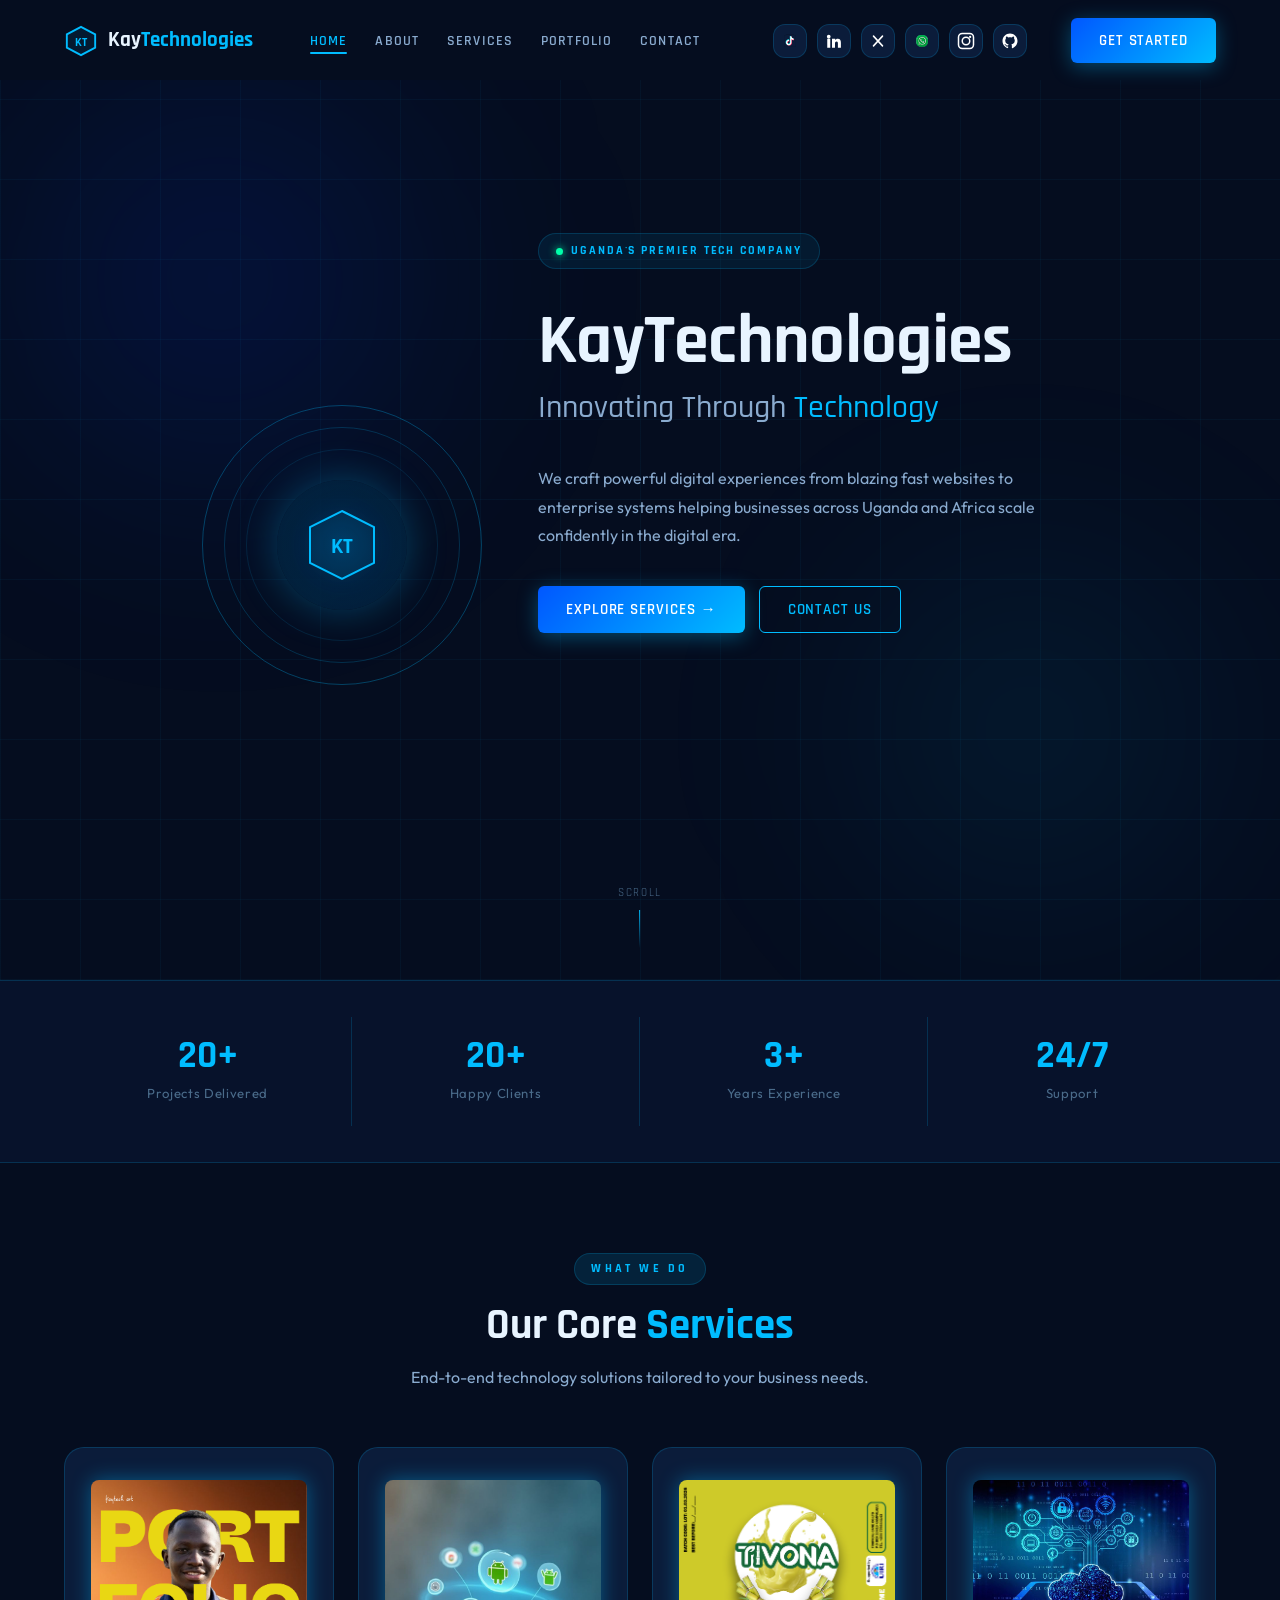
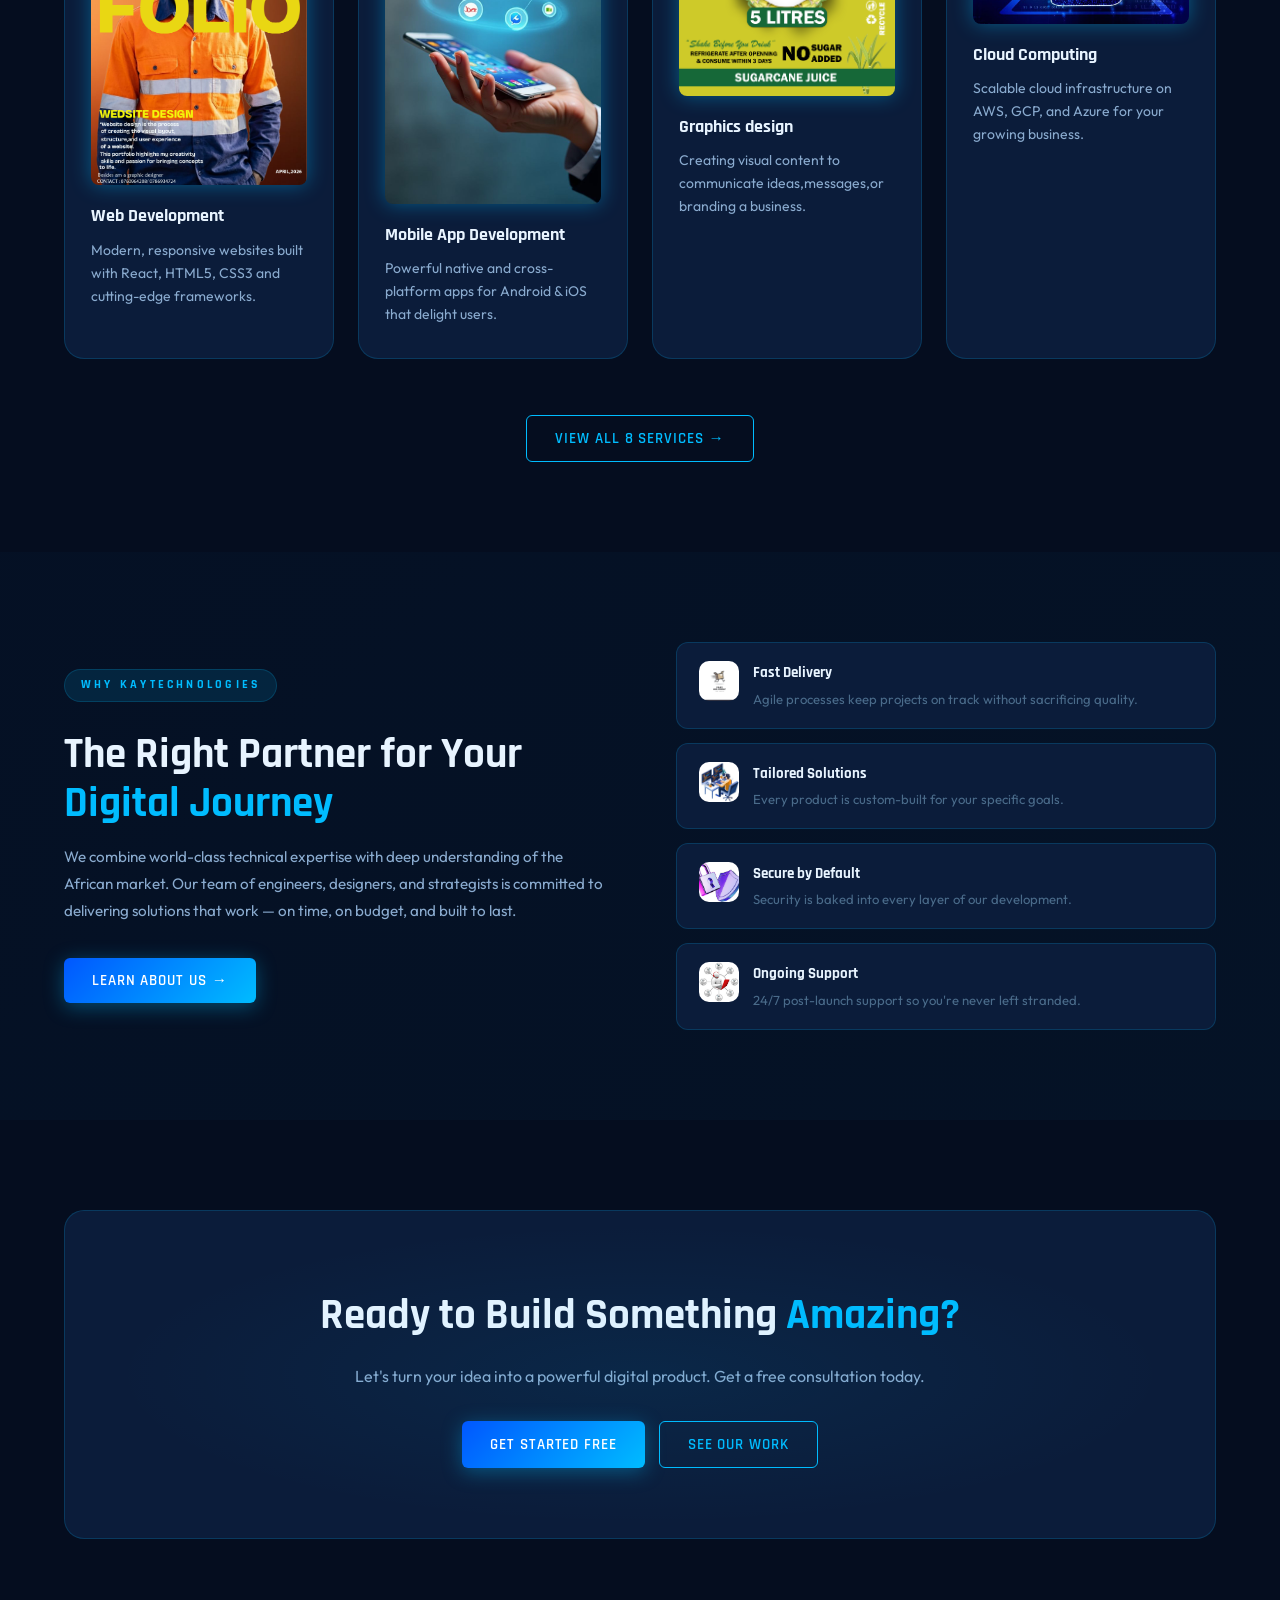
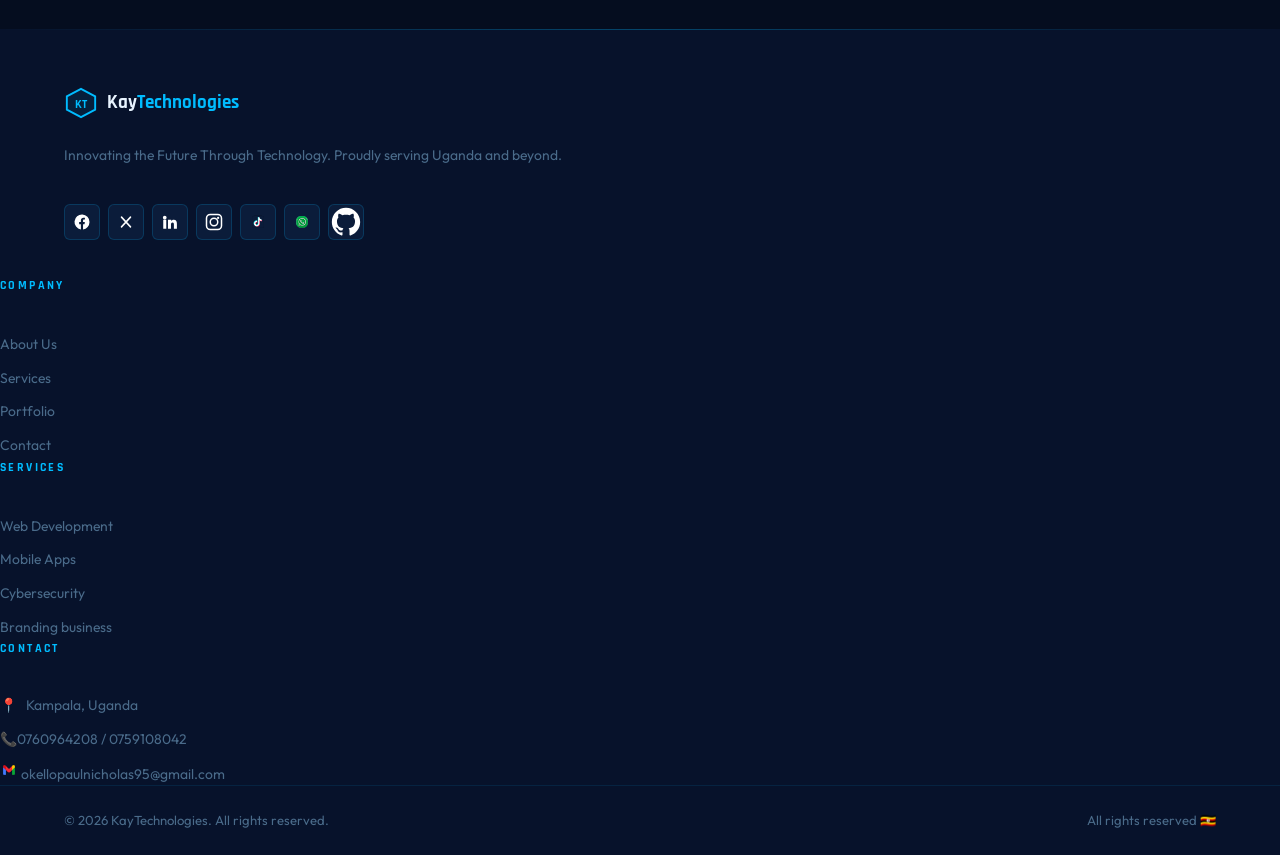
==== commit cd9f09b3: "update" ====
--- a/index.html
+++ b/index.html
@@ -12,6 +12,42 @@
 <link rel="preconnect" href="https://fonts.googleapis.com"/>
 <link rel="preconnect" href="https://fonts.gstatic.com" crossorigin/>
 <link href="https://fonts.googleapis.com/css2?family=Rajdhani:wght@400;500;600;700&family=Outfit:wght@300;400;500;600;700&display=swap" rel="stylesheet"/>
+
+<!-- ===== ADDED: Make about images fit like team photos ===== -->
+<style>
+  /* Make Mission/Vision & Values images fit like Team photos */
+  .mv-image,
+  .value-image {
+    width: 140px;
+    height: 140px;
+    border-radius: 50%;
+    overflow: hidden;
+    display: flex;
+    align-items: center;
+    justify-content: center;
+    margin: 0 auto 1.2rem;
+    background: #1a1e2a;
+    flex-shrink: 0;
+    border: 2px solid rgba(0, 188, 255, 0.15);
+  }
+  .mv-image img,
+  .value-image img {
+    width: 100%;
+    height: 100%;
+    object-fit: cover;
+    display: block;
+  }
+
+  /* Keep the card layout clean */
+  .mv-card,
+  .values-grid .card {
+    text-align: center;
+  }
+  .values-grid .card .value-title {
+    margin-top: 0;
+  }
+</style>
+
 </head>
 <body>
 
@@ -125,8 +161,8 @@
     <div class="container">
       <div class="stats-grid">
         <div class="stat-item"><span class="stat-value">20+</span><span class="stat-label">Projects Delivered</span></div>
-        <div class="stat-item"><span class="stat-value">8+</span><span class="stat-label">Happy Clients</span></div>
-        <div class="stat-item"><span class="stat-value">8+</span><span class="stat-label">Years Experience</span></div>
+        <div class="stat-item"><span class="stat-value">20+</span><span class="stat-label">Happy Clients</span></div>
+        <div class="stat-item"><span class="stat-value">3+</span><span class="stat-label">Years Experience</span></div>
         <div class="stat-item"><span class="stat-value">24/7</span><span class="stat-label">Support</span></div>
       </div>
     </div>
@@ -215,42 +251,109 @@
           <div class="about-stats-row">
             <div class="about-stat"><span class="about-stat-val">2023</span><span class="about-stat-lbl">Founded</span></div>
             <div class="about-stat"><span class="about-stat-val">20+</span><span class="about-stat-lbl">Projects</span></div>
-            <div class="about-stat"><span class="about-stat-val">4+</span><span class="about-stat-lbl">Team</span></div>
+            <div class="about-stat"><span class="about-stat-val">5+</span><span class="about-stat-lbl">Team</span></div>
           </div>
         </div>
       </div>
     </div>
   </section>
 
-  <section class="section section-no-pad-top">
-    <div class="container">
-      <div class="mv-grid">
-        <div class="card mv-card"><div class="mv-card-icon">🎯</div><h3 class="mv-card-heading">Our Mission</h3><p>To empower businesses and individuals across Africa with innovative, reliable, and affordable technology solutions that drive real-world impact.</p></div>
-        <div class="card mv-card"><div class="mv-card-icon">🌟</div><h3 class="mv-card-heading">Our Vision</h3><p>To be Africa's most trusted technology partner by 2030 — known for cutting-edge solutions that transform industries and put African innovation on the global map.</p></div>
-      </div>
-    </div>
-  </section>
-
-  <section class="section section-no-pad-top">
-    <div class="container">
-      <div class="section-header"><span class="section-tag">Core Values</span><h2 class="section-title">What We <span class="highlight">Stand For</span></h2></div>
-      <div class="values-grid">
-        <div class="card"><div class="value-icon">🚀</div><div class="value-title">Innovation First</div><p class="value-text">We stay ahead of the curve, adopting emerging technologies to give clients a competitive edge.</p></div>
-        <div class="card"><div class="value-icon">🎯</div><div class="value-title">Client-Centric</div><p class="value-text">Your success is our success. Every decision is driven by your goals and desired outcomes.</p></div>
-        <div class="card"><div class="value-icon">💡</div><div class="value-title">Creative Thinking</div><p class="value-text">We approach every challenge with fresh eyes, crafting elegant solutions to complex problems.</p></div>
-        <div class="card"><div class="value-icon">🛡️</div><div class="value-title">Integrity</div><p class="value-text">We operate with full transparency, honesty, and accountability in every engagement.</p></div>
-        <div class="card"><div class="value-icon">🌍</div><div class="value-title">African Pride</div><p class="value-text">Built in Uganda. Serving Africa. Competing Globally. We are proof of African excellence.</p></div>
-        <div class="card"><div class="value-icon">⚡</div><div class="value-title">Speed & Quality</div><p class="value-text">Agile by nature — we deliver fast without ever compromising on standards or reliability.</p></div>
-      </div>
-    </div>
+  <!-- ===== MISSION & VISION ===== -->
+<section class="section section-no-pad-top">
+  <div class="container">
+    <div class="mv-grid">
+      
+      <!-- Mission Card -->
+      <div class="card mv-card">
+        <div class="mv-image">
+          <img src="/assets/icons/Our Mission_.jpg" alt="Our Mission">
+        </div>
+        <h3 class="mv-card-heading">Our Mission</h3>
+        <p>To empower businesses and individuals across Africa with innovative, reliable, and affordable technology solutions that drive real-world impact.</p>
+      </div>
+
+      <!-- Vision Card -->
+      <div class="card mv-card">
+        <div class="mv-image">
+          <img src="/assets/icons/Our Vision_.jpg" alt="Our Vision">
+        </div>
+        <h3 class="mv-card-heading">Our Vision</h3>
+        <p>To be Africa's most trusted technology partner by 2030  known for cutting-edge solutions that transform industries and put African innovation on the global map.</p>
+      </div>
+
+    </div>
+  </div>
+</section>
+
+<!-- ===== CORE VALUES ===== -->
+<section class="section section-no-pad-top">
+  <div class="container">
+    <div class="section-header">
+      <span class="section-tag">Core Values</span>
+      <h2 class="section-title">What We <span class="highlight">Stand For</span></h2>
+    </div>
+    <div class="values-grid">
+
+      <div class="card">
+        <div class="value-image">
+          <img src="/assets/icons/innovation Business Concept.jpg" alt="Innovation First">
+        </div>
+        <div class="value-title">Innovation First</div>
+        <p class="value-text">We stay ahead of the curve, adopting emerging technologies to give clients a competitive edge.</p>
+      </div>
+
+      <div class="card">
+        <div class="value-image">
+          <img src="/assets/icons/CLIENT CENTRIC.jpg" alt="Client-Centric">
+        </div>
+        <div class="value-title">Client-Centric</div>
+        <p class="value-text">Your success is our success. Every decision is driven by your goals and desired outcomes.</p>
+      </div>
+
+      <div class="card">
+        <div class="value-image">
+          <img src="/assets/icons/THINKING.jpg" alt="Creative Thinking">
+        </div>
+        <div class="value-title">Creative Thinking</div>
+        <p class="value-text">We approach every challenge with fresh eyes, crafting elegant solutions to complex problems.</p>
+      </div>
+
+      <div class="card">
+        <div class="value-image">
+          <img src="/assets/icons/INTERGITY.jpg" alt="Integrity">
+        </div>
+        <div class="value-title">Integrity</div>
+        <p class="value-text">We operate with full transparency, honesty, and accountability in every engagement.</p>
+      </div>
+
+      <div class="card">
+        <div class="value-image">
+          <img src="/assets/icons/Africa.jpg" alt="African Pride">
+        </div>
+        <div class="value-title">African Pride</div>
+        <p class="value-text">Built in Uganda. Serving Africa. Competing Globally. We are proof of African excellence.</p>
+      </div>
+
+      <div class="card">
+        <div class="value-image">
+          <img src="/assets/icons/SPEED AND QUALITY.jpg" alt="Speed & Quality">
+        </div>
+        <div class="value-title">Speed & Quality</div>
+        <p class="value-text">Agile by nature  we deliver fast without ever compromising on standards or reliability.</p>
+      </div>
+
+    </div>
+  </div>
+</section>
+</section>
+</section>
   </section>
 
   <section class="section section-no-pad-top">
     <div class="container">
       <div class="section-header"><span class="section-tag">The Team</span><h2 class="section-title">Meet the <span class="highlight">Experts</span></h2></div>
       <div class="team-grid">
-        <div class="card team-card"><div class="team-avatar"><img src="assets/images/CEO.jpeg" alt="Okello Paul Nicholas" /></div><div class="team-name">Okello Paul Nicholas</div><span class="team-role">CEO, Founder & Full Stack Developer</span></div>
-        <div class="card team-card"><div class="team-avatar"><img src="assets/images/arnold.jpeg" alt="Arnold IT Lead" /></div><div class="team-name">Arnold IT</div><span class="team-role">Lead Developer</span></div>
+        <div class="card team-card"><div class="team-avatar"><img src="assets/images/CEO.jpeg" alt="Okello Paul Nicholas" /></div><div class="team-name">Okello Paul Nicholas</div><span class="team-role">CEO & Full Stack Developer</span></div>
         <div class="card team-card"><div class="team-avatar"><img src="assets/images/obore.jpg" alt="Obore Kelly Elijah" /></div><div class="team-name">Obore Kelly Elijah</div><span class="team-role">UX/UI Lead</span></div>
         <div class="card team-card"><div class="team-avatar"><img src="assets/images/deo.jpg" alt="Deograsius Obalim" /></div><div class="team-name">Deograsius Obalim</div><span class="team-role">Cybersecurity Expert</span></div>
       <div class="card team-card"><div class="team-avatar"><img src="assets/images/mr robert.jpeg" alt="Robert Kenyi Waya" /></div><div class="team-name">Robert Kenyi Waya</div><span class="team-role">Full Stack Developer</span></div>
